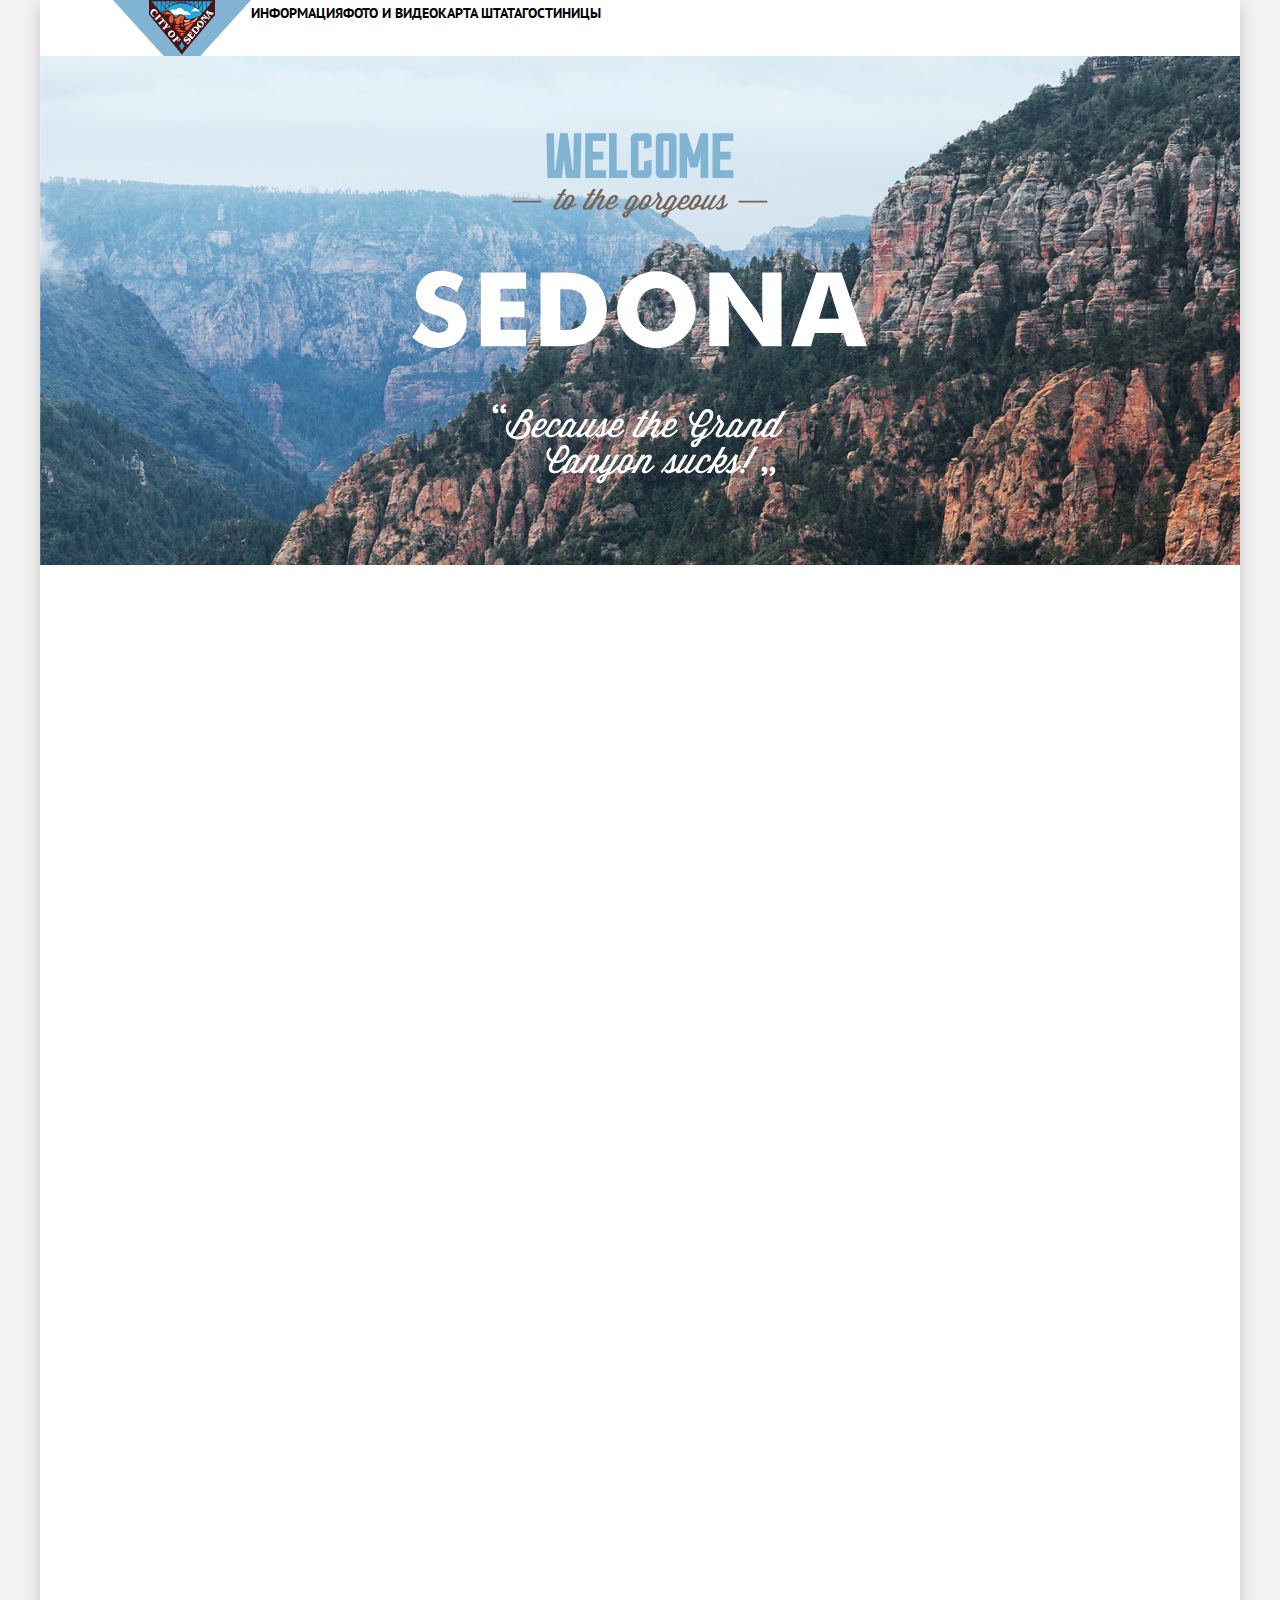
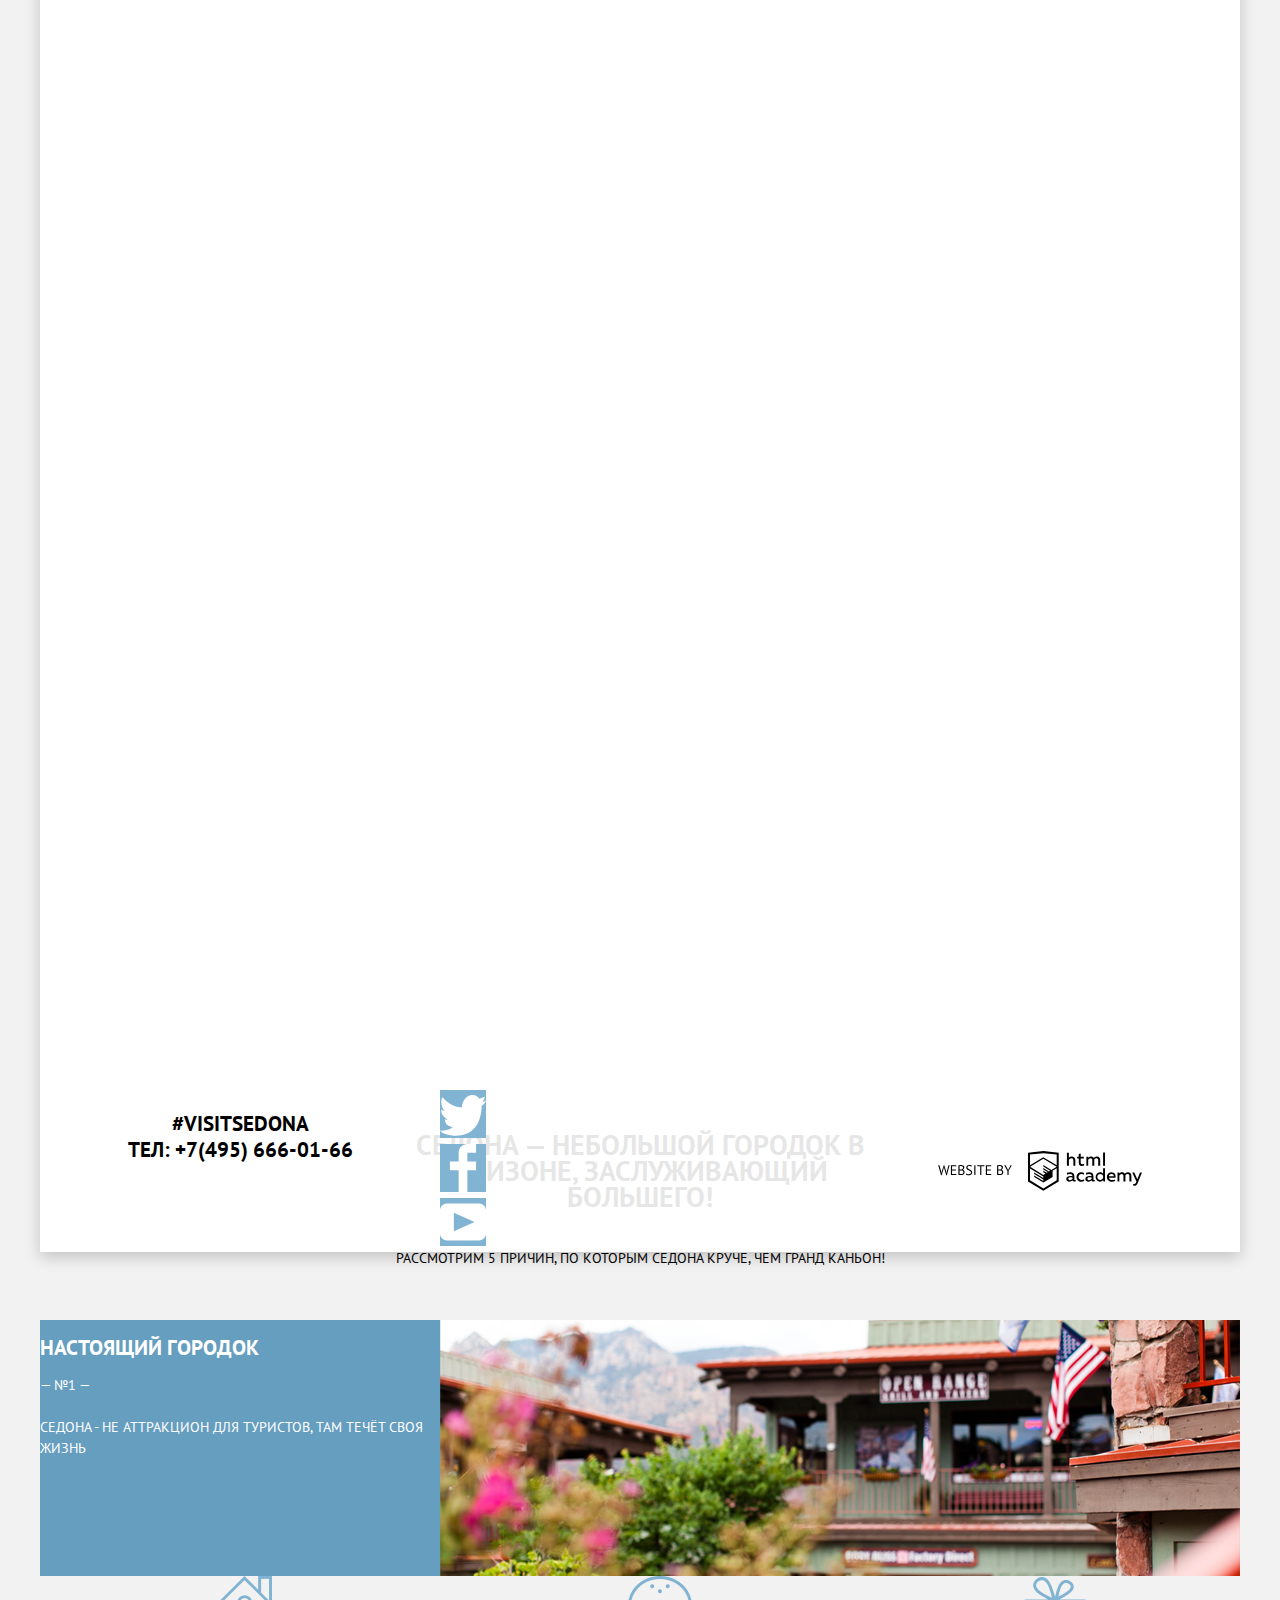
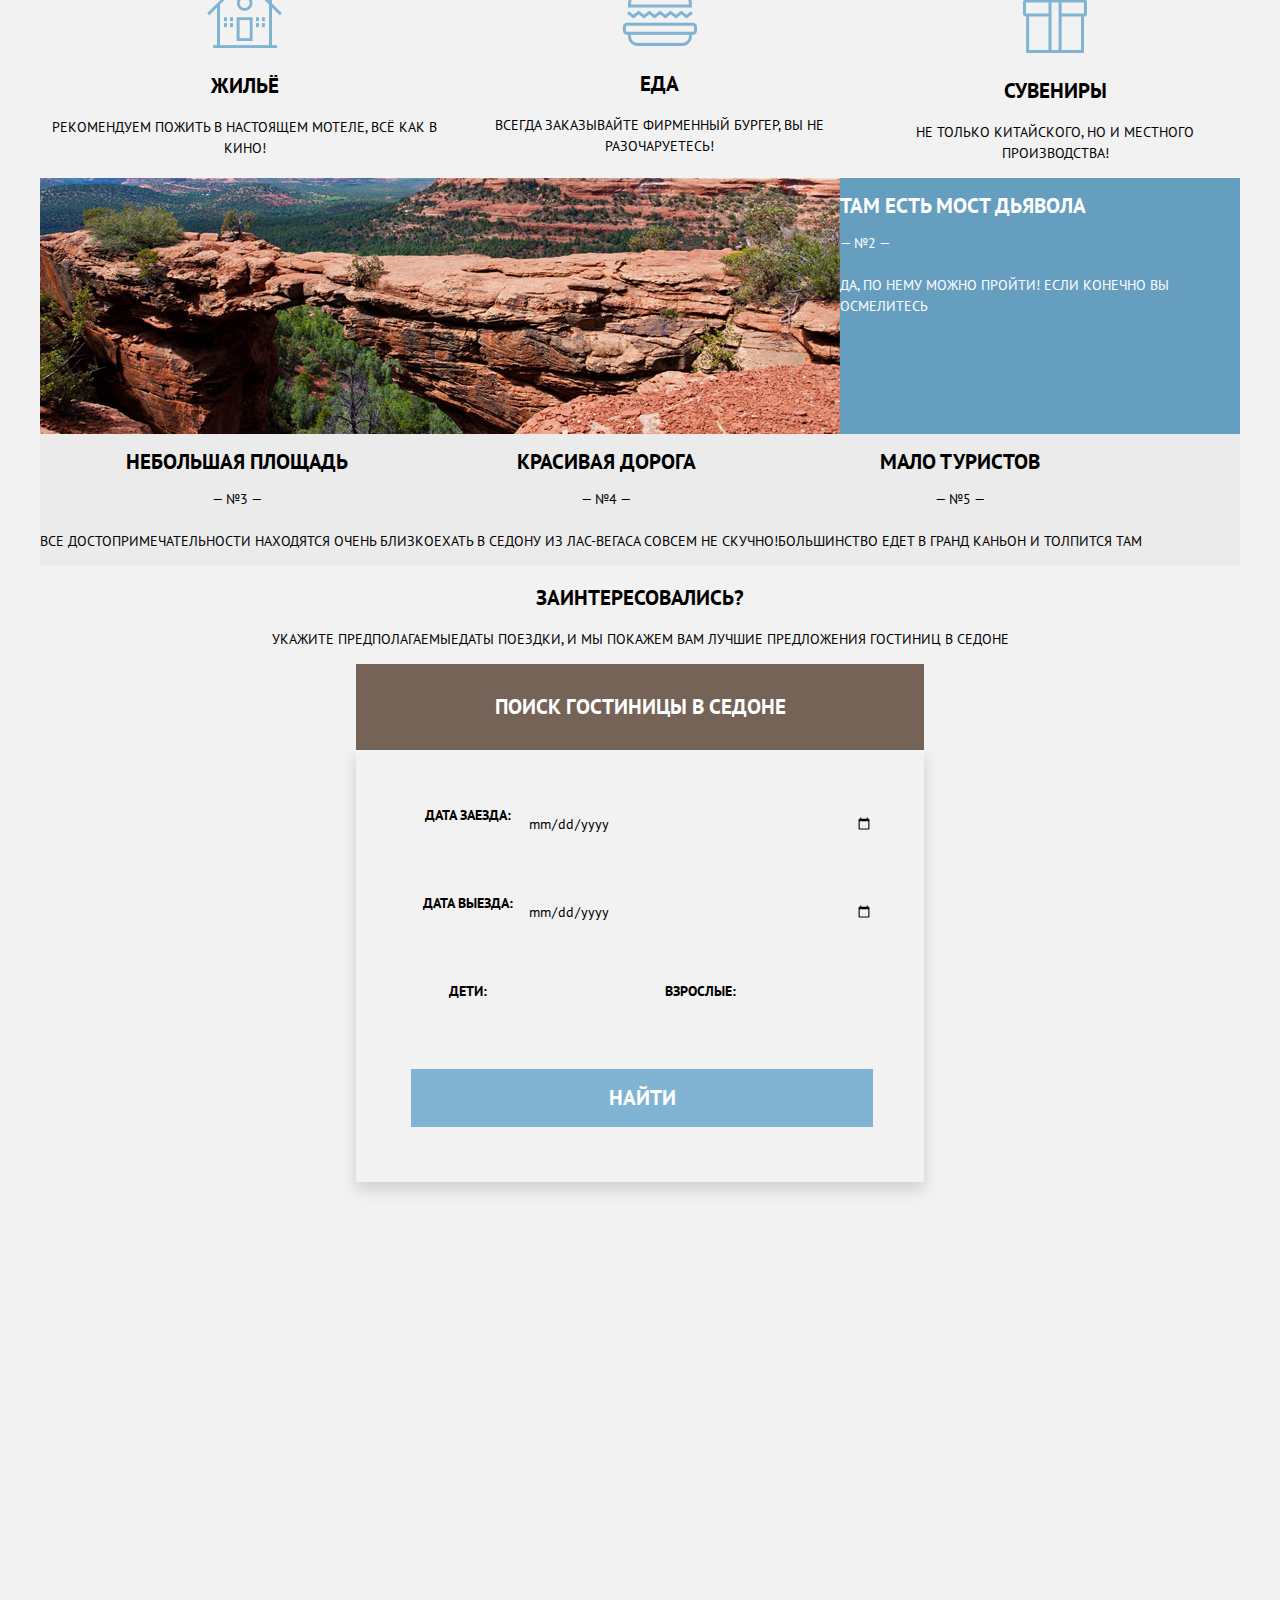
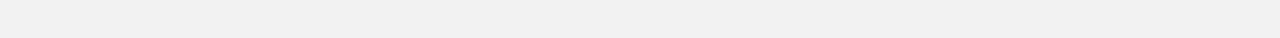
==== index.html @ a4311d91 "Гриды первой страницы" ====
<!DOCTYPE html>
<html class="page" lang="ru">
  <head>
    <meta charset="utf-8">
    <title>HTML Academy: Седона</title>
    <link rel="stylesheet" href="https://fonts.googleapis.com/css?family=PT+Sans">
    <link rel="stylesheet" href= "normalize.css">
    <link rel="stylesheet" href="css/styles.css">    
  </head>
  <body class="page-body">
    <header class="main-header">
      <nav class="main-menu">        
          <ul class="main-menu-nav">
            <a class="main-logo" href="#">
              <img src="img/icon/logo.svg" width="138" height="70" alt="Logo_sedona">
            </a>
            <li class="main-list-info"><a  href="#">Информация</a></li>
            <li class="main-list-photo"><a  href="#">Фото и видео</a></li>          
            <li class="main-list-map"><a  href="#">Карта штата</a></li>
            <li class="main-list-hotels"><a  href="#">Гостиницы</a></li>
          </ul>
      </nav>
    </header>
    <main class="container">
      <section class="welcome">
        <img class="welcome-img" src="img/welcome.svg" alt="Добро пожаловать в Седонну" width="456.65px" height="350.88px">
        <svg class="BG_decorate" width="1200" height="57" viewBox="0 0 1200 57" fill="none" 
          style="width: 1200px;
                 height: 57px">
          <path d="M0 57V0L250 24V0L600 57L950 0V24L1200 0V57H0Z" fill="white"/>
        </svg>
      </section>
      <section class="tagline">
        <h1 class="tagline-head">Седона — небольшой городок в Аризоне, заслуживающий большего!</h1>
        <p>Рассмотрим 5 причин, по которым Седона круче, чем гранд каньон!</p>
      </section>
      <section class="item-1">
        <div class="city-description">
          <h2>Настоящий городок</h2>
          <p>— №1 —<br> <br>Седона - не аттракцион для туристов, там течёт своя жизнь</p>
        </div>
        <img class="city-img" src="img/item_photo1.png">
      </section>
      <section class="description">
        <ul>
          <li>
            <img class="icon" src="img/icon/home.png">
            <h3 >Жильё</h3> <p>Рекомендуем пожить в настоящем мотеле, всё как в кино!</p>
          </li>
          <li>
            <img class="icon" src="img/icon/eat.png">
            <h3 >Еда</h3> <p>Всегда заказывайте фирменный бургер, вы не разочаруетесь!</p>
          </li>
          <li>
            <img class="icon" src="img/icon/box.png">
            <h3>Сувениры</h3> <p>Не только китайского, но и местного производства!</p>
          </li>
        </ul>
      </section>
      <section class="item-2">        
        <img class="devil-img" src="img/item_photo2.png"> 
        <div class="devil-description">
          <h2>Там есть Мост дьявола</h2>
          <p>— №2 —<br> <br>Да, по нему можно пройти! Если конечно вы осмелитесь</p>
        </div>        
      </section>
      <section class="item-3-4-5">
        <ul class="item-3-4-5_list">
          <li>
            <h2>небольшая площадь</h2>
            <p>— №3 —<br> <br>все достопримечательности находятся очень близко</p>
          </li>
          <li>
            <h2>красивая дорога</h2>
            <p>— №4 —<br> <br>ехать в седону из лас-вегаса совсем не скучно!</p>
          </li>
          <li>
            <h2>мало туристов</h2>
            <p>— №5 —<br> <br>большинство едет в гранд каньон и толпится там</p>
          </li>
        </ul>
      </section>
      <section class="appointment">
        <p>Заинтересовались?</p>
        <p>укажите предполагаемыедаты поездки, и мы покажем вам лучшие предложения гостиниц в седоне</p>
        <button class="open-button" onclick="openForm()">ПОИСК ГОСТИНИЦЫ В СЕДОНЕ</button>
        <div class="form" id="inForm">
          <form action="#" class="form-block">  
            <label class="data1 form_elements" for="data1"><b>Дата заезда:</b></label>
            <input class="data1_in form_elements" type="date" name="in">
            <label class="data2 form_elements" for="data2"><b>Дата выезда:</b></label>
            <input class="data2_in form_elements" type="date" name="out">
            <label class="name1 form_elements" for="name"><b>Взрослые:</b></label>
            <input class="name1_in form_elements" type="number" name="people">
            <label class="name2 form_elements" for="name"><b>Дети:</b></label>
            <input class="name2_in form_elements" type="number" name="child">
            <button class="send-button form_elements">Найти</button>
          </form>
        </div>
      </section>
      <div class="map">
        <iframe src="https://www.google.com/maps/embed?pb=!1m18!1m12!1m3!1d52379.41651717745!2d-111.80922546410171!3d34.86342471963245!2m3!1f0!2f0!3f0!3m2!1i1024!2i768!4f13.1!3m3!1m2!1s0x872da132f942b00d%3A0x5548c523fa6c8efd!2z0KHQtdC00L7QvdCwLCDQkNGA0LjQt9C-0L3QsCA4NjMzNiwg0KHQqNCQ!5e0!3m2!1sru!2sru!4v1600022770999!5m2!1sru!2sru" width="600" height="450" frameborder="0" style="border:0;" allowfullscreen="" aria-hidden="false" tabindex="0"></iframe>
      </div>
    </main>
    <footer class="main-footer">
      <div class="contact">
        <p><a href="#">#visitSEDONA</a><br>ТЕЛ: <a href="#">+7(495) 666-01-66</a></p>
      </div>
      <ul>
        <li>
          <a href="#">
            <img class="social" src="img/icon/social_tw.svg" height="15.01" width="16.98" alt="twitter">
          </a>
        </li>
        <li>
          <a href="#">
            <img class="social" src="img/icon/social_fb.svg" height="22" width="12" alt="facebook">
          </a> 
        </li>
        <li>
          <a href="#">
            <img class="social" src="img/icon/social_yt.svg" height="16" width="20" alt="youtube">
          </a>
        </li>
      </ul>
      <div class="htmlacademy">
        <a>
          <div class="footer-logo">
            <svg class="footer-logo-svg" width="74" height="11" viewBox="0 0 74 11" >
              <path d="M3.22128 6.766L3.44528 8.39H3.45928L3.69728 6.738L5.71328 0.199999H6.27328L8.30328 6.766L8.54128 8.39H8.55528L8.80728 6.738L10.4593 0.199999H11.5933L8.86328 10.154H8.21928L6.23128 3.588L5.97928 2.104H5.90928L5.65728 3.602L3.66928 10.154H3.02528L0.225281 0.199999H1.45728L3.22128 6.766ZM12.897 0.199999H18.231V1.236H14.059V4.442H17.881V5.478H14.059V8.964H18.301V10H12.897V0.199999ZM26.3109 2.44C26.3109 2.67333 26.2736 2.91133 26.1989 3.154C26.1242 3.39667 26.0122 3.62533 25.8629 3.84C25.7136 4.04533 25.5222 4.22733 25.2889 4.386C25.0556 4.54467 24.7802 4.666 24.4629 4.75V4.806C24.7429 4.85267 25.0089 4.932 25.2609 5.044C25.5222 5.156 25.7509 5.31 25.9469 5.506C26.1429 5.702 26.3016 5.94 26.4229 6.22C26.5442 6.5 26.6049 6.83133 26.6049 7.214C26.6049 7.718 26.4976 8.15667 26.2829 8.53C26.0776 8.894 25.8022 9.19267 25.4569 9.426C25.1209 9.65933 24.7336 9.832 24.2949 9.944C23.8562 10.056 23.4082 10.112 22.9509 10.112C22.7922 10.112 22.6056 10.112 22.3909 10.112C22.1762 10.112 21.9522 10.1027 21.7189 10.084C21.4856 10.0747 21.2522 10.056 21.0189 10.028C20.7856 10.0093 20.5802 9.97667 20.4029 9.93V0.284C20.7482 0.228 21.1496 0.181333 21.6069 0.143999C22.0642 0.106666 22.5636 0.0879999 23.1049 0.0879999C23.4689 0.0879999 23.8376 0.120666 24.2109 0.186C24.5936 0.241999 24.9389 0.358666 25.2469 0.535999C25.5549 0.703999 25.8069 0.942 26.0029 1.25C26.2082 1.558 26.3109 1.95467 26.3109 2.44ZM23.0629 9.104C23.3616 9.104 23.6509 9.07133 23.9309 9.006C24.2109 8.93133 24.4582 8.81933 24.6729 8.67C24.8876 8.51133 25.0556 8.32 25.1769 8.096C25.3076 7.872 25.3729 7.606 25.3729 7.298C25.3729 6.91533 25.2936 6.60733 25.1349 6.374C24.9856 6.14067 24.7849 5.95867 24.5329 5.828C24.2902 5.69733 24.0149 5.60867 23.7069 5.562C23.3989 5.51533 23.0909 5.492 22.7829 5.492H21.5649V9.006C21.6302 9.02467 21.7236 9.03867 21.8449 9.048C21.9662 9.05733 22.0969 9.06667 22.2369 9.076C22.3769 9.08533 22.5216 9.09467 22.6709 9.104C22.8202 9.104 22.9509 9.104 23.0629 9.104ZM22.2929 4.512C22.4516 4.512 22.6429 4.50733 22.8669 4.498C23.0909 4.48867 23.2776 4.47467 23.4269 4.456C23.6509 4.38133 23.8609 4.29267 24.0569 4.19C24.2529 4.078 24.4256 3.952 24.5749 3.812C24.7336 3.66267 24.8549 3.49467 24.9389 3.308C25.0322 3.112 25.0789 2.902 25.0789 2.678C25.0789 2.37 25.0182 2.118 24.8969 1.922C24.7849 1.71667 24.6309 1.55333 24.4349 1.432C24.2389 1.31067 24.0149 1.22667 23.7629 1.18C23.5109 1.124 23.2542 1.096 22.9929 1.096C22.6849 1.096 22.4002 1.10533 22.1389 1.124C21.8869 1.13333 21.6956 1.152 21.5649 1.18V4.512H22.2929ZM33.0027 7.508C33.0027 7.116 32.886 6.79867 32.6527 6.556C32.4193 6.304 32.1253 6.08467 31.7707 5.898C31.4253 5.702 31.0473 5.52 30.6367 5.352C30.226 5.184 29.8433 4.98333 29.4887 4.75C29.1433 4.50733 28.854 4.21333 28.6207 3.868C28.3873 3.51333 28.2707 3.06533 28.2707 2.524C28.2707 1.75867 28.5367 1.152 29.0687 0.704C29.6007 0.256 30.3567 0.0319998 31.3367 0.0319998C31.906 0.0319998 32.424 0.0739998 32.8907 0.158C33.3573 0.242 33.7213 0.349333 33.9827 0.48L33.6327 1.502C33.418 1.39933 33.1007 1.30133 32.6807 1.208C32.27 1.11467 31.8033 1.068 31.2807 1.068C30.6647 1.068 30.2027 1.208 29.8947 1.488C29.5867 1.75867 29.4327 2.08067 29.4327 2.454C29.4327 2.818 29.5493 3.12133 29.7827 3.364C30.016 3.60667 30.3053 3.826 30.6507 4.022C31.0053 4.20867 31.388 4.39533 31.7987 4.582C32.2093 4.76867 32.5873 4.988 32.9327 5.24C33.2873 5.48267 33.5813 5.77667 33.8147 6.122C34.048 6.46733 34.1647 6.89667 34.1647 7.41C34.1647 7.83 34.09 8.208 33.9407 8.544C33.7913 8.88 33.572 9.16933 33.2827 9.412C32.9933 9.65467 32.6433 9.84133 32.2327 9.972C31.822 10.1027 31.3553 10.168 30.8327 10.168C30.1327 10.168 29.554 10.112 29.0967 10C28.6393 9.89733 28.2847 9.78067 28.0327 9.65L28.4247 8.6C28.6393 8.72133 28.9567 8.84267 29.3767 8.964C29.7967 9.076 30.268 9.132 30.7907 9.132C31.0987 9.132 31.388 9.104 31.6587 9.048C31.9293 8.98267 32.1627 8.88467 32.3587 8.754C32.5547 8.614 32.7087 8.44133 32.8207 8.236C32.942 8.03067 33.0027 7.788 33.0027 7.508ZM36.2822 0.199999H37.4442V10H36.2822V0.199999ZM46.4184 1.236H43.3664V10H42.2044V1.236H39.1524V0.199999H46.4184V1.236ZM47.856 0.199999H53.19V1.236H49.018V4.442H52.84V5.478H49.018V8.964H53.26V10H47.856V0.199999ZM65.0023 2.44C65.0023 2.67333 64.965 2.91133 64.8903 3.154C64.8156 3.39667 64.7036 3.62533 64.5543 3.84C64.405 4.04533 64.2136 4.22733 63.9803 4.386C63.747 4.54467 63.4716 4.666 63.1543 4.75V4.806C63.4343 4.85267 63.7003 4.932 63.9523 5.044C64.2136 5.156 64.4423 5.31 64.6383 5.506C64.8343 5.702 64.993 5.94 65.1143 6.22C65.2356 6.5 65.2963 6.83133 65.2963 7.214C65.2963 7.718 65.189 8.15667 64.9743 8.53C64.769 8.894 64.4936 9.19267 64.1483 9.426C63.8123 9.65933 63.425 9.832 62.9863 9.944C62.5476 10.056 62.0996 10.112 61.6423 10.112C61.4836 10.112 61.297 10.112 61.0823 10.112C60.8676 10.112 60.6436 10.1027 60.4103 10.084C60.177 10.0747 59.9436 10.056 59.7103 10.028C59.477 10.0093 59.2716 9.97667 59.0943 9.93V0.284C59.4396 0.228 59.841 0.181333 60.2983 0.143999C60.7556 0.106666 61.255 0.0879999 61.7963 0.0879999C62.1603 0.0879999 62.529 0.120666 62.9023 0.186C63.285 0.241999 63.6303 0.358666 63.9383 0.535999C64.2463 0.703999 64.4983 0.942 64.6943 1.25C64.8996 1.558 65.0023 1.95467 65.0023 2.44ZM61.7543 9.104C62.053 9.104 62.3423 9.07133 62.6223 9.006C62.9023 8.93133 63.1496 8.81933 63.3643 8.67C63.579 8.51133 63.747 8.32 63.8683 8.096C63.999 7.872 64.0643 7.606 64.0643 7.298C64.0643 6.91533 63.985 6.60733 63.8263 6.374C63.677 6.14067 63.4763 5.95867 63.2243 5.828C62.9816 5.69733 62.7063 5.60867 62.3983 5.562C62.0903 5.51533 61.7823 5.492 61.4743 5.492H60.2563V9.006C60.3216 9.02467 60.415 9.03867 60.5363 9.048C60.6576 9.05733 60.7883 9.06667 60.9283 9.076C61.0683 9.08533 61.213 9.09467 61.3623 9.104C61.5116 9.104 61.6423 9.104 61.7543 9.104ZM60.9843 4.512C61.143 4.512 61.3343 4.50733 61.5583 4.498C61.7823 4.48867 61.969 4.47467 62.1183 4.456C62.3423 4.38133 62.5523 4.29267 62.7483 4.19C62.9443 4.078 63.117 3.952 63.2663 3.812C63.425 3.66267 63.5463 3.49467 63.6303 3.308C63.7236 3.112 63.7703 2.902 63.7703 2.678C63.7703 2.37 63.7096 2.118 63.5883 1.922C63.4763 1.71667 63.3223 1.55333 63.1263 1.432C62.9303 1.31067 62.7063 1.22667 62.4543 1.18C62.2023 1.124 61.9456 1.096 61.6843 1.096C61.3763 1.096 61.0916 1.10533 60.8303 1.124C60.5783 1.13333 60.387 1.152 60.2563 1.18V4.512H60.9843ZM69.4261 6.108L66.1921 0.199999H67.5501L69.8461 4.484L70.0841 5.338H70.0981L70.3501 4.456L72.5481 0.199999H73.7941L70.5881 6.094V10H69.4261V6.108Z" />
            </svg> 
            <svg class="footer-logo-svg" width="115" height="41" viewBox="0 0 115 41">
              <path fill-rule="evenodd" clip-rule="evenodd" d="M15.5197 1.05737H15.3509L0 2.71895V31.4945L15.3509 40.8382L30.7018 31.4945V2.71895L15.5197 1.05737ZM77.0183 2.62185H75.0876V15.7311H77.0183V2.62185ZM40.8619 2.63264V7.76843C41.6131 6.9864 42.6386 6.5436 43.7105 6.53843C44.6823 6.47908 45.6329 6.84495 46.3253 7.54479C47.0177 8.24462 47.3866 9.21244 47.3399 10.2068V15.7634H45.367V10.4658C45.4231 9.94897 45.2754 9.43059 44.9566 9.02553C44.6377 8.62047 44.174 8.36218 43.6683 8.3079H43.3518C42.3456 8.36979 41.4321 8.9295 40.9041 9.80764V15.7634H38.8995V2.63264H40.8619ZM77.0183 31.4837H75.2775V30.0595C74.4828 31.1353 73.23 31.7538 71.9119 31.7211C69.4751 31.5528 67.5825 29.4822 67.5825 26.9845C67.5825 24.4867 69.4751 22.4162 71.9119 22.2479C73.1195 22.2052 74.2818 22.7203 75.0771 23.6505V18.3205H77.0183V31.4837ZM47.0656 30.0595C47.263 30.0515 47.4583 30.0152 47.6459 29.9516V31.3866C47.2482 31.5404 46.826 31.6172 46.4009 31.6132C45.6482 31.6769 44.9394 31.2429 44.639 30.5342C43.7036 31.31 42.5302 31.7227 41.3261 31.6995C39.733 31.6995 38.256 30.804 38.256 28.9482C38.256 26.65 40.3661 25.9379 42.1702 25.9379C42.9402 25.9505 43.707 26.0408 44.4596 26.2076V25.884C44.4596 24.805 43.6578 23.9742 42.1491 23.9742C41.0585 23.9764 39.9804 24.2116 38.9839 24.6647V22.8305C40.0678 22.451 41.204 22.2506 42.3495 22.2371C44.8394 22.2371 46.3693 23.4455 46.3693 26.1753V29.4121C46.3546 29.5668 46.401 29.721 46.4981 29.8406C46.5951 29.9601 46.7349 30.035 46.8862 30.0487H47.0656V30.0595ZM40.2711 28.8403C40.298 29.229 40.4761 29.5905 40.7655 29.844C41.055 30.0974 41.4317 30.2217 41.8115 30.189H41.9275C42.8819 30.1906 43.7973 29.8022 44.4702 29.11V27.5779C43.842 27.4414 43.2026 27.3655 42.5605 27.3513C41.5055 27.3513 40.2817 27.7074 40.2817 28.8403H40.2711ZM56.0229 22.9384C55.1962 22.4632 54.2596 22.2246 53.3115 22.2479H52.9422C51.7332 22.2873 50.5891 22.8166 49.7619 23.7192C48.9347 24.6218 48.4923 25.8236 48.5321 27.06V27.5024C48.6957 30.0004 50.805 31.8921 53.2482 31.7318C54.2519 31.7555 55.2477 31.5452 56.1601 31.1168V29.2718C55.3769 29.7215 54.4945 29.9591 53.5963 29.9624C52.5199 30.0288 51.4963 29.4793 50.9385 28.5356C50.3806 27.5918 50.3806 26.4095 50.9385 25.4658C51.4963 24.522 52.5199 23.9725 53.5963 24.039C54.461 24.0357 55.3066 24.2989 56.0229 24.7942V22.9384ZM66.1514 30.0595C66.3488 30.0515 66.5441 30.0152 66.7317 29.9516V31.3866C66.334 31.5404 65.9118 31.6172 65.4867 31.6132C64.734 31.6769 64.0252 31.2429 63.7248 30.5342C62.7894 31.31 61.616 31.7227 60.4119 31.6995C58.8188 31.6995 57.3417 30.804 57.3417 28.9482C57.3417 26.65 59.4518 25.9379 61.256 25.9379C62.0259 25.9505 62.7928 26.0408 63.5454 26.2076V25.884C63.5454 24.805 62.7436 23.9742 61.2349 23.9742C60.1443 23.9764 59.0662 24.2116 58.0697 24.6647V22.8305C59.1536 22.451 60.2897 22.2506 61.4353 22.2371C63.9252 22.2371 65.455 23.4455 65.455 26.1753V29.4121C65.4404 29.5668 65.4868 29.721 65.5838 29.8406C65.6809 29.9601 65.8207 30.035 65.972 30.0487H66.1514V30.0595ZM59.855 29.8481C59.5632 29.5943 59.3837 29.2311 59.3569 28.8403H59.378C59.378 27.7074 60.5385 27.3513 61.6569 27.3513C62.299 27.3655 62.9383 27.4414 63.5665 27.5779V29.11C62.8937 29.8022 61.9782 30.1906 61.0239 30.189H60.9078C60.5263 30.2247 60.1469 30.1019 59.855 29.8481ZM69.3271 26.9305C69.3271 25.2859 70.6308 23.9526 72.239 23.9526L72.2601 24.0066C73.4742 24.0066 74.5742 24.7382 75.0665 25.8732V28.0311C74.5856 29.1871 73.4673 29.9296 72.239 29.9084C70.6308 29.9084 69.3271 28.5752 69.3271 26.9305ZM83.3486 22.2479C86.8408 22.2479 88.0541 25.1395 87.4844 27.7397H80.922C81.1436 29.3582 82.6839 30.0163 84.2876 30.0163C85.2509 30.0196 86.2027 29.8021 87.0729 29.3797V31.1061C86.0736 31.5421 84.9939 31.7519 83.9078 31.7211C81.2385 31.7211 78.8963 30.189 78.8963 26.9521C78.8362 25.7502 79.2482 24.5736 80.0408 23.6841C80.8334 22.7945 81.9408 22.2658 83.1165 22.2155H83.3486V22.2479ZM80.8693 26.1753C80.9704 24.8237 82.1216 23.8104 83.4436 23.9095H83.4858C84.1064 23.8531 84.7196 24.08 85.1612 24.5295C85.6028 24.979 85.8275 25.6051 85.7752 26.24H80.8693V26.1753ZM89.489 31.4621V22.4961H91.2298V23.575C91.9777 22.7197 93.041 22.2229 94.1628 22.2047C95.2951 22.1328 96.3712 22.7163 96.9482 23.7153C97.7407 22.8335 98.8477 22.3161 100.018 22.2803C100.952 22.2327 101.859 22.6011 102.507 23.2901C103.154 23.9792 103.478 24.9213 103.394 25.8732V31.4837H101.39V25.9271C101.437 25.4734 101.306 25.0191 101.024 24.6647C100.743 24.3104 100.336 24.0852 99.8917 24.039H99.6174C98.7512 24.0941 97.9525 24.536 97.4335 25.2474V31.4837H95.4289V25.9271C95.4728 25.47 95.3357 25.0139 95.0481 24.6611C94.7606 24.3082 94.3467 24.088 93.8991 24.0497H93.6881C92.7466 24.1344 91.8915 24.6449 91.3564 25.4416V31.5161H89.5312L89.489 31.4621ZM113.977 22.4745H111.972L109.324 29.2718L106.306 22.4853H104.196L108.417 31.5484L108.237 32.0016C107.72 33.3611 107.003 34.0516 106.053 34.0516C105.75 34.0548 105.447 34.0112 105.156 33.9221V35.6161C105.536 35.7125 105.926 35.7632 106.317 35.7671C107.646 35.7671 108.902 35.0226 109.851 32.6813L113.977 22.4745ZM52.689 6.78658V3.54974L50.7266 4.01369V6.73264H49.144V8.49132H50.7899V12.9905C50.7231 13.817 51.0244 14.6301 51.61 15.2038C52.1955 15.7775 53.0028 16.0505 53.8073 15.9468C54.5996 15.9535 55.3875 15.8259 56.139 15.5692V13.8429C55.5727 14.0781 54.9672 14.199 54.356 14.199C53.2165 14.199 52.689 13.8105 52.689 12.6237V8.5129H55.8541V6.78658H52.689ZM58.3862 15.7526V6.75421H60.1376V7.83316C60.8811 6.97655 61.9403 6.476 63.0601 6.45211C64.1624 6.38099 65.2146 6.93142 65.8032 7.88711C66.5958 7.00534 67.7028 6.48794 68.8734 6.45211C69.8138 6.41462 70.7233 6.79859 71.364 7.50353C72.0046 8.20846 72.3126 9.16418 72.2073 10.1205V15.7418H70.2028V10.1853C70.2499 9.73151 70.1184 9.27721 69.8373 8.92287C69.5561 8.56853 69.1485 8.34334 68.7046 8.29711H68.4619C67.5957 8.35228 66.797 8.7942 66.278 9.50553V15.7418H64.2734V10.1853C64.3206 9.73151 64.1891 9.27721 63.9079 8.92287C63.6268 8.56853 63.2191 8.34334 62.7752 8.29711H62.5326C61.5911 8.38181 60.736 8.89229 60.2009 9.68895V15.7634H58.3862V15.7526ZM28.6972 30.3033L28.7078 30.2968L28.6972 30.3184V30.3033ZM28.6972 18.3205V30.3033L15.3509 38.4321L2.00459 30.3184V18.5147L15.2876 26.6068V28.0311L6.18257 22.5284V23.9418L15.3404 29.5632V31.0629L6.19312 25.4955V26.9521L15.3509 32.5734L24.5826 26.9197V20.8129L28.6972 18.3205ZM28.7078 16.7776L25.0362 18.9355L23.3482 20.0145L15.3087 15.0837V16.4971L22.156 20.7266L22.0083 20.8237L20.9532 21.4063L15.2876 17.9537V19.3995L19.761 22.1184L18.706 22.8413L15.3298 20.7913V22.2047L17.5454 23.5426L15.2982 24.9021L2.11009 16.864L15.3087 8.72869L28.7078 16.7776ZM15.2876 7.27211L28.7078 15.3534V4.56395L15.3615 3.12895L2.01514 4.56395V15.3534L15.2876 7.27211Z" />
            </svg>            
          </div>             
        </a>
      </div>
    </footer>   
  </body>
</html>
---- css/styles.css ----
:root {
  /* --Синий-- */
  --esey-blue: #81b3d2;
  --blue: #669ec0;
  --hard-blue: #5496bd;

  /* --Серый-- */
  --esey-gray: #f2f2f2;
  --gray: #ebebeb;
  --hard-gray: #a9a9a9;

  --html-gray: #888888;

  /* --Коричневый-- */
  --esey-brown: #766357;
  --brown: #604e43;
  --hard-brown: #503e33;

  --black: #000000;
  --white: #ffffff;
}

body {
  min-width: 960px;
  margin: 0;
  padding: 0;
  font-family: PT Sans;
  font-size: 14px;
  line-height: 21px;
  font-weight: normal;
  color: var(--black);
  text-transform: uppercase;
  background-color: var(--white);
  background-position: top center;
  background-repeat: no-repeat;
}

a {
  text-decoration: none;
  color: var(--black);
}

img {
  max-width: 100%;
  height: auto;
}

/* --Grids-- */

.page {
  height: 100%;
  background-color: var(--esey-gray);
}

.page-body {
  min-height: 100%;
  display: grid;
  grid-template-rows: min-content 1fr min-content;
  align-content: start;

  width: 1200px;
  margin: auto;

  box-shadow: 0px 5px 15px rgba(0, 1, 1, 0.2);
}

/* --MainMenu-- */

.main-menu {
  height: 56px;

  background-color: transparent;
  display: flex;
}

.main-menu-nav {
  font-weight: bold;
  font-size: 14px;
  line-height: 26px;
  color: var(--black);
  width: 1055px;
  padding: 0;
  margin: 0 0 0 73px;
  background-color: var(--white);
  display: flex;
  list-style: none;
}


.main-menu-nav a:not([href]) {
  background-color: var(--basic-black);
}

.main-menu-nav a {
  color: var(--black);
}

.main-menu-nav a:hover,
.main-menu-nav a:focus {
  color: var(--esey-blue);
}
/*---------------images--------------------*/
.welcome {
  background-image: url(../img/BG_mainpage.png);
  background-repeat: no-repeat;
  width: 1200px;
  height: 509px;
  min-height: 100%;
  display: grid;
  grid-template-rows: 1fr min-content;
  align-content: start;

  height: 100%;
}

.BG_decorate {
  
  margin-bottom: 0px;
}

.welcome-img {
  justify-self: center;
  margin-top: 77.35px;
}

/* --------------------------------------- */

.tagline {
  display: grid;
  grid-template-rows: min-content min-content;
}

.tagline-head {
  justify-self: center;
  width: 470px;
  height: 80px;
  
  line-height: 26px;
  align-items: center;
  text-align: center;
  margin-top: 42.5px;
}
.tagline p {
  justify-self: center;
  margin-top: 16.5px;
  margin-bottom: 51px;
}

/*-----------------------------------------*/
.item-1 {
  display: flex;

  color: var(--white);
  background-color: var(--blue);
  background-position: center, 0 0;
  background-repeat: no-repeat, repeat;
}

.city-description {
  flex-grow: 1;
}

.city-img {
  flex-grow: 2;
}

.item-1 h2 {
  font-weight: bold;
  font-size: 21px;
  line-height: 21px;
}

/*-----------------------------------------*/

.description ul {
  margin: 0;
  padding: 0;

  display: flex;

  list-style: none;
}

.description li {
  text-align: center;
}

.description h3 {
  font-weight: bold;
  font-size: 21px;
  line-height: 21px;
}
/*-----------------------------------------*/
.item-2 {
  display: flex;

  color: var(--white);
  background-color: var(--blue);
  background-position: center, 0 0;
  background-repeat: no-repeat, repeat;
}


.item-2 h2 {
  font-weight: bold;
  font-size: 21px;
  line-height: 21px;
}

/*-----------------------------------------*/
.item-3-4-5 {
  color: var(--black);
  background-color: var(--gray);
}
.item-3-4-5_list {
  display: flex;
  margin: 0;
  padding: 0;

  list-style: none;
}
.item-3-4-5_list li {
  text-align: center;
}

.item-3-4-5 h2 {
  font-weight: bold;
  font-size: 21px;
  line-height: 21px;
}

/*-----------------------------------------*/
.appointment {
  text-align: center;
}

.appointment p:first-child {
  font-weight: bold;
  font-size: 21px;
  line-height: 21px;
}

/*-- Кнопки --*/
button {
  font: inherit;
  text-align: center;
  font-weight: bold;
  font-size: 21px;
  line-height: 26px;
}
.open-button {
  height: 86px;
  width: 568px;

  color: var(--white);
  vertical-align: middle;
  text-transform: uppercase;
  background-color: var(--esey-brown);
  border: none;
}

.open-button:hover,
.open-button:focus,
.open-button:active {
  background-color: var(--brown);
}

/*-- Форма отправки --*/
.form {
  width: 568px;

  margin-left: auto;
  margin-right: auto;
}

.form-block {
  box-shadow: 0px 7px 15px rgba(0, 1, 1, 0.15);
  display: grid;

  grid-template-columns: 114px 114px 114px 114px;
  grid-template-rows: 1fr 1fr 1fr 1fr;

  padding: 55px;

  column-gap: 2px;
  row-gap: 30px;
}

.data1 {
  grid-column: 1 / 2;
  grid-row: 1 / 2;
}

.data1_in {
  grid-column: 2 / 5;
  grid-row: 1 / 2;
}

.data2 {
  grid-column: 1 / 2;
  grid-row: 2 / 3;
}

.data2_in {
  grid-column: 2 / 5;
  grid-row: 2 / 3;
}

.name1 {
  grid-column: 1 / 2;
  grid-row: 3 / 4;
}

.name1_in {
  grid-column: 2 / 3;
  grid-row: 3 / 4;
}

.name1 {
  grid-column: 3 / 4;
  grid-row: 3 / 4;
}

.name1_in {
  grid-column: 4 / 5;
  grid-row: 3 / 4;
}

.form_elements {
  height: 38px;
}

.form-block input {
  font: inherit;
  background-color: var(--esey-gray);
  border: none;
}
.form-block input:hover {
  background-color: var(--gray);
}
.form-block input:focus {
  background-color: transparent;
  border: 2px solid var(--esey-gray);
}

.send-button {
  color: var(--white);
  vertical-align: middle;
  text-transform: uppercase;
  background-color: var(--esey-blue);
  border: none;

  height: 58px;

  grid-column: 1 / 5;
  grid-row: 4 / 5;
}

.send-button:hover,
.send-button:focus,
.send-button:active {
  background-color: var(--blue);
}

/*-- Футер --*/

.main-footer {
  background: rgba(255, 255, 255, 0.9);
  color: var(--black);
  font-weight: bold;
  font-size: 21px;
  line-height: 26px;

  display: grid;
  grid-template-columns: 1fr 1fr 1fr;
}

.contact {
  text-align: center;
}
.social-list {
  list-style: none;
  display: flex;
  justify-content: center;
}

.social-list li {
  margin: auto 6px auto 6px;
}

.htmlacademy {
  display: flex;
  align-items: center;
  justify-content: center;
}

.footer-logo {
  display: flex;
  justify-content: center;
  align-items: center;
}
.footer-logo-svg {
  margin: 8px;
}

.main-footer ul {
  margin: 0;
  padding: 0;
  list-style: none;
}
.social {
  background-color: var(--esey-blue);
  height: 48px;
  width: 46px;
}

.social:hover {
  background-color: var(--blue);
}

.footer-logo-svg path {
  fill: var(--black);
}

.footer-logo-svg path:hover {
  fill: var(--blue);
}

/*-----------------------*/
/*-------HotelPage-------*/
/*-----------------------*/

.hotel-hidden {
  visibility: hidden;
}

.filtr {
  color: var(--white);
  background-color: var(--blue);
  background-image: url("../img/BG-hotelspage.png");
  background-position: 0 0;
  background-repeat: no-repeat;
  background-size: 100%;
}

.filtr-list-hidden {
  font-weight: bold;
  font-size: 16px;
}

/* --Custom_checkbox-- */

.option {
  display: block;
  margin-bottom: 25px;
}
.check {
  padding-left: 43px;
}

.check-input {
  position: absolute;
  appearance: none;
}

.check-box {
  position: absolute;
  margin-left: -43px;
  width: 27px;
  height: 23px;
  background-image: url(../img/icon/checkbox-off.svg);
  background-repeat: no-repeat;
}

.check-input:checked + .check-box {
  background-image: url(../img/icon/checkbox-on.svg);
  background-repeat: no-repeat;
}

/* ------------------- */
.check-list {
  margin-bottom: 25px;
}

.price {
  border: 2px solid var(--white);
  box-sizing: border-box;
  border-radius: 2px;
}

.show {
  font-weight: normal;
  color: var(--white);
  background: transparent;
  border: 2px solid var(--white);
  box-sizing: border-box;
  border-radius: 2px;
}

.show:hover {
  color: var(--black);
  background: var(--white);
}

.sorting {
  font-size: 12px;
  line-height: 18px;
}

.sorting-list {
  list-style: none;
}

.found {
  font-weight: bold;
  font-size: 21px;
  line-height: 26px;
}

/*-----------------------------------------*/

.sorting {
  border-bottom: 1px solid var(--gray);
}

.sorting-button {
  border-bottom: 1px dashed var(--esey-blue);
  color: var(--esey-brown);
}

.sorting-button:hover {
  color: var(--esey-blue);
}

.sorting-button:focus {
  color: var(--black);
}

.active {
  pointer-events: none;
  cursor: default;
  color: var(--esey-blue);
  border-bottom: none;
}

.arrow path:hover {
  fill: var(--black);
}

.arrow path:focus {
  fill: var(--esey-blue);
}

.active-arrow path {
  fill: var(--esey-blue);
}

/*-----------------------------------------*/

.list-block {
  border-bottom: 1px solid var(--gray);
}

.block-hotel {
  list-style: none;
}

.button-about .button-checked {
  vertical-align: middle;
  text-transform: uppercase;
  font-weight: bold;
  font-size: 14px;
  line-height: 21px;
}

.button-about {
  background: var(--esey-blue);
  color: var(--white);
  border: none;
}

.button-checked {
  background: var(--esey-brown);
  color: var(--white);
  border: none;
}

.button-about:hover {
  background: var(--blue);
}

.button-checked:hover {
  background: var(--brown);
}

.button-about:focus {
  background: var(--hard-blue);
  color: var(--hard-gray);
}

.button-checked:focus {
  background: var(--hard-brown);
  color: var(--hard-gray);
}

.rating {
  background: var(--esey-gray);
}
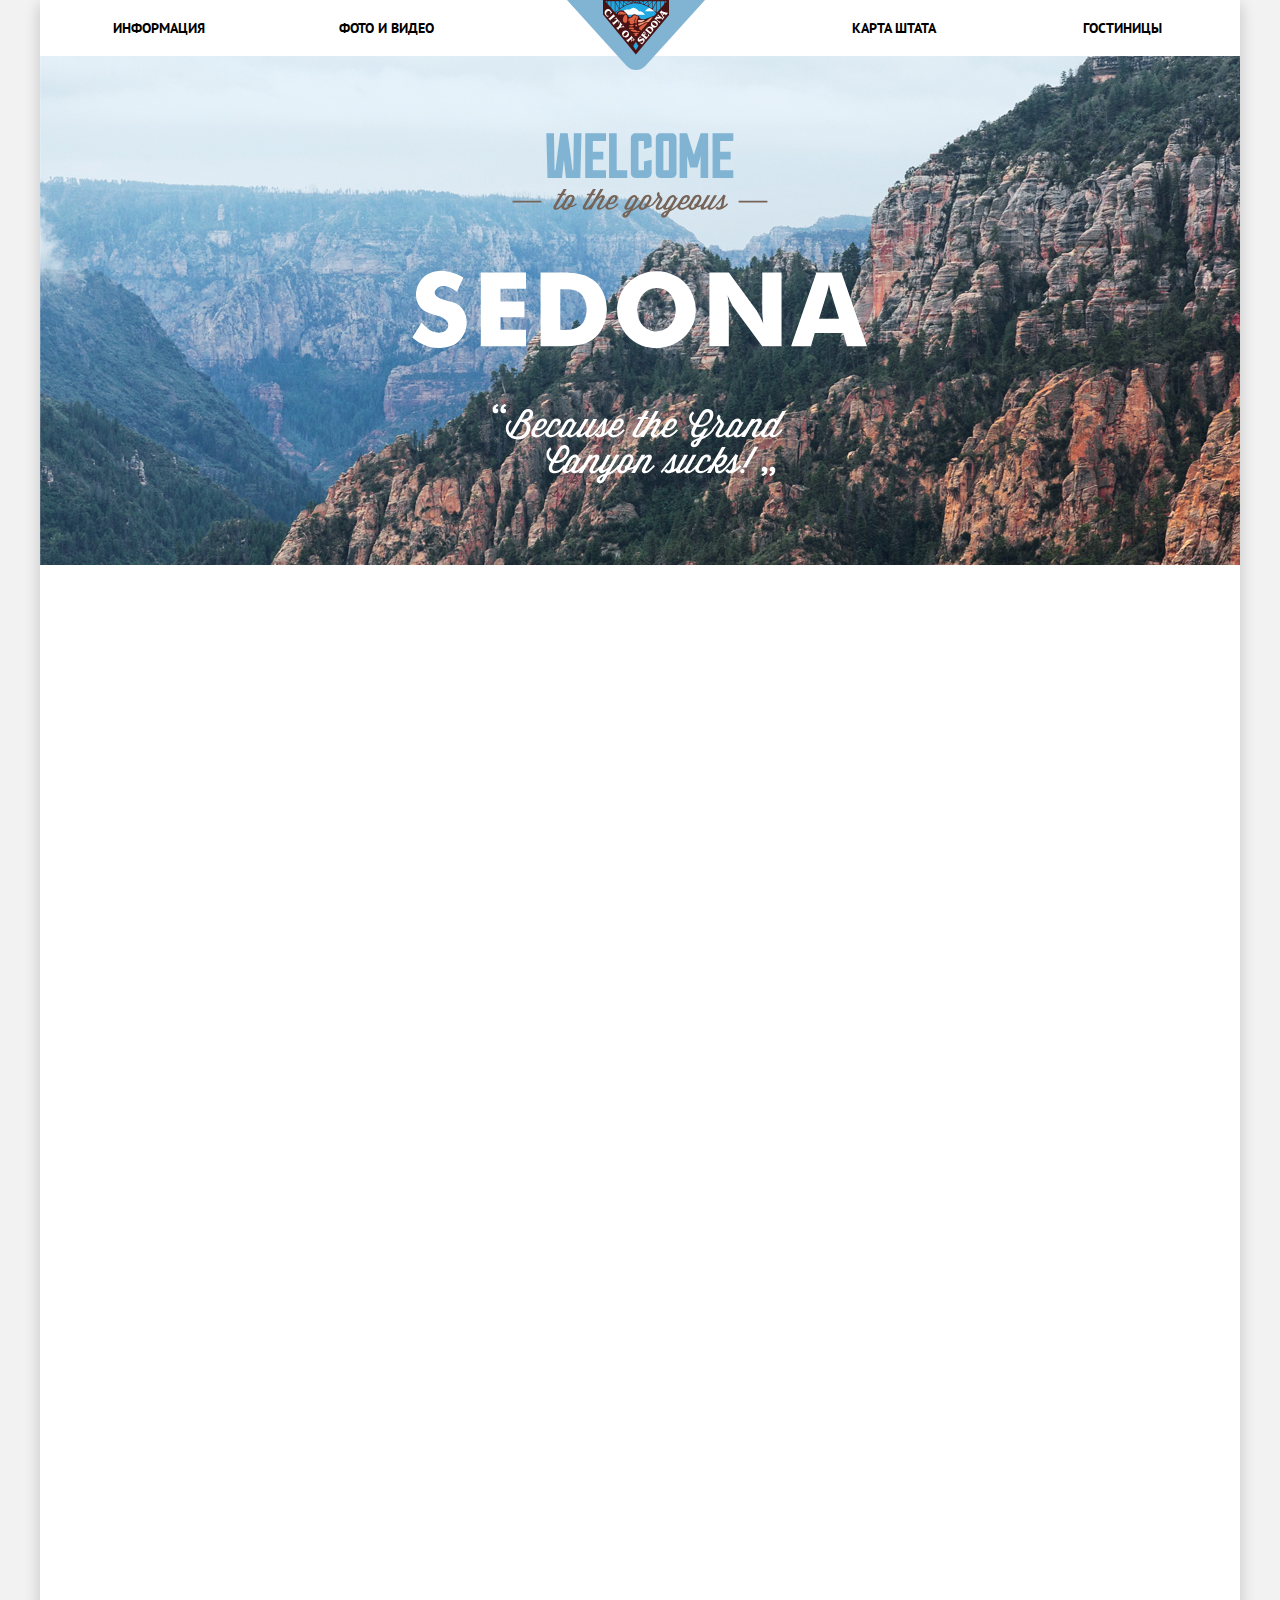
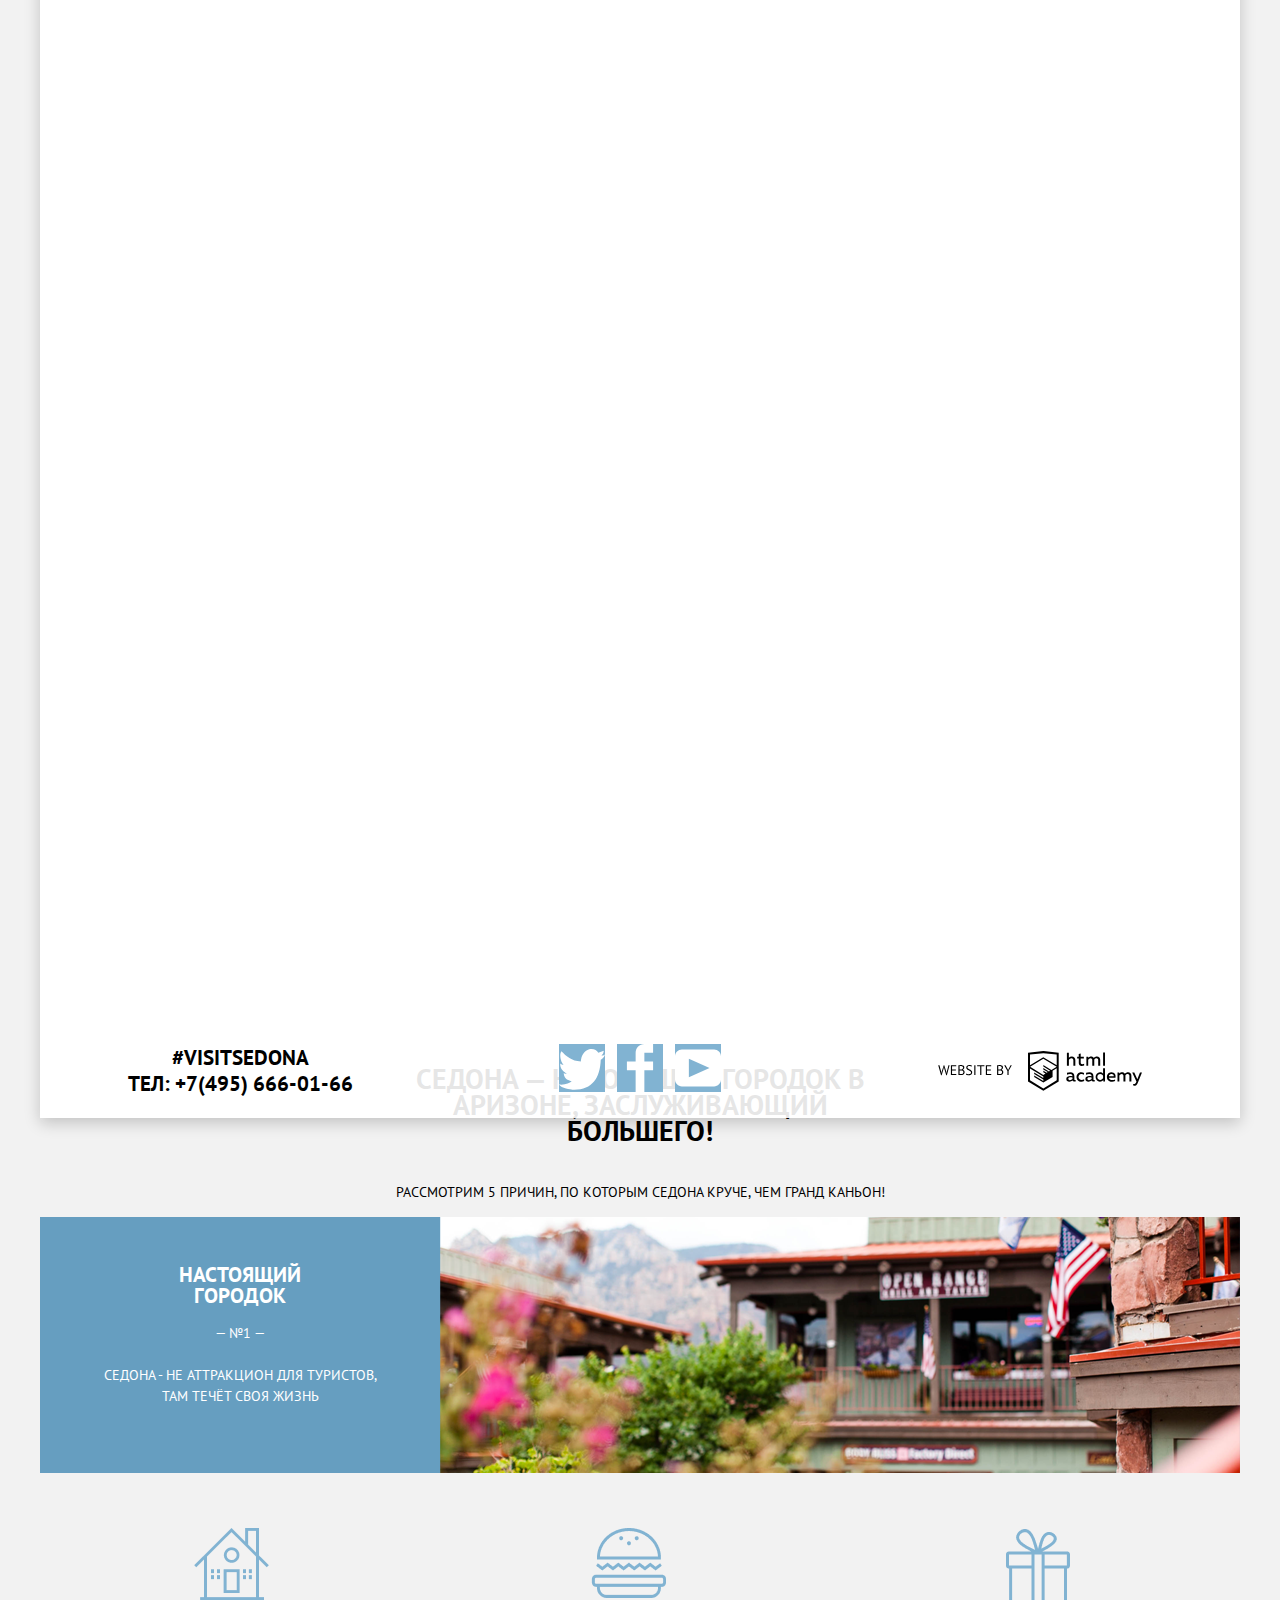
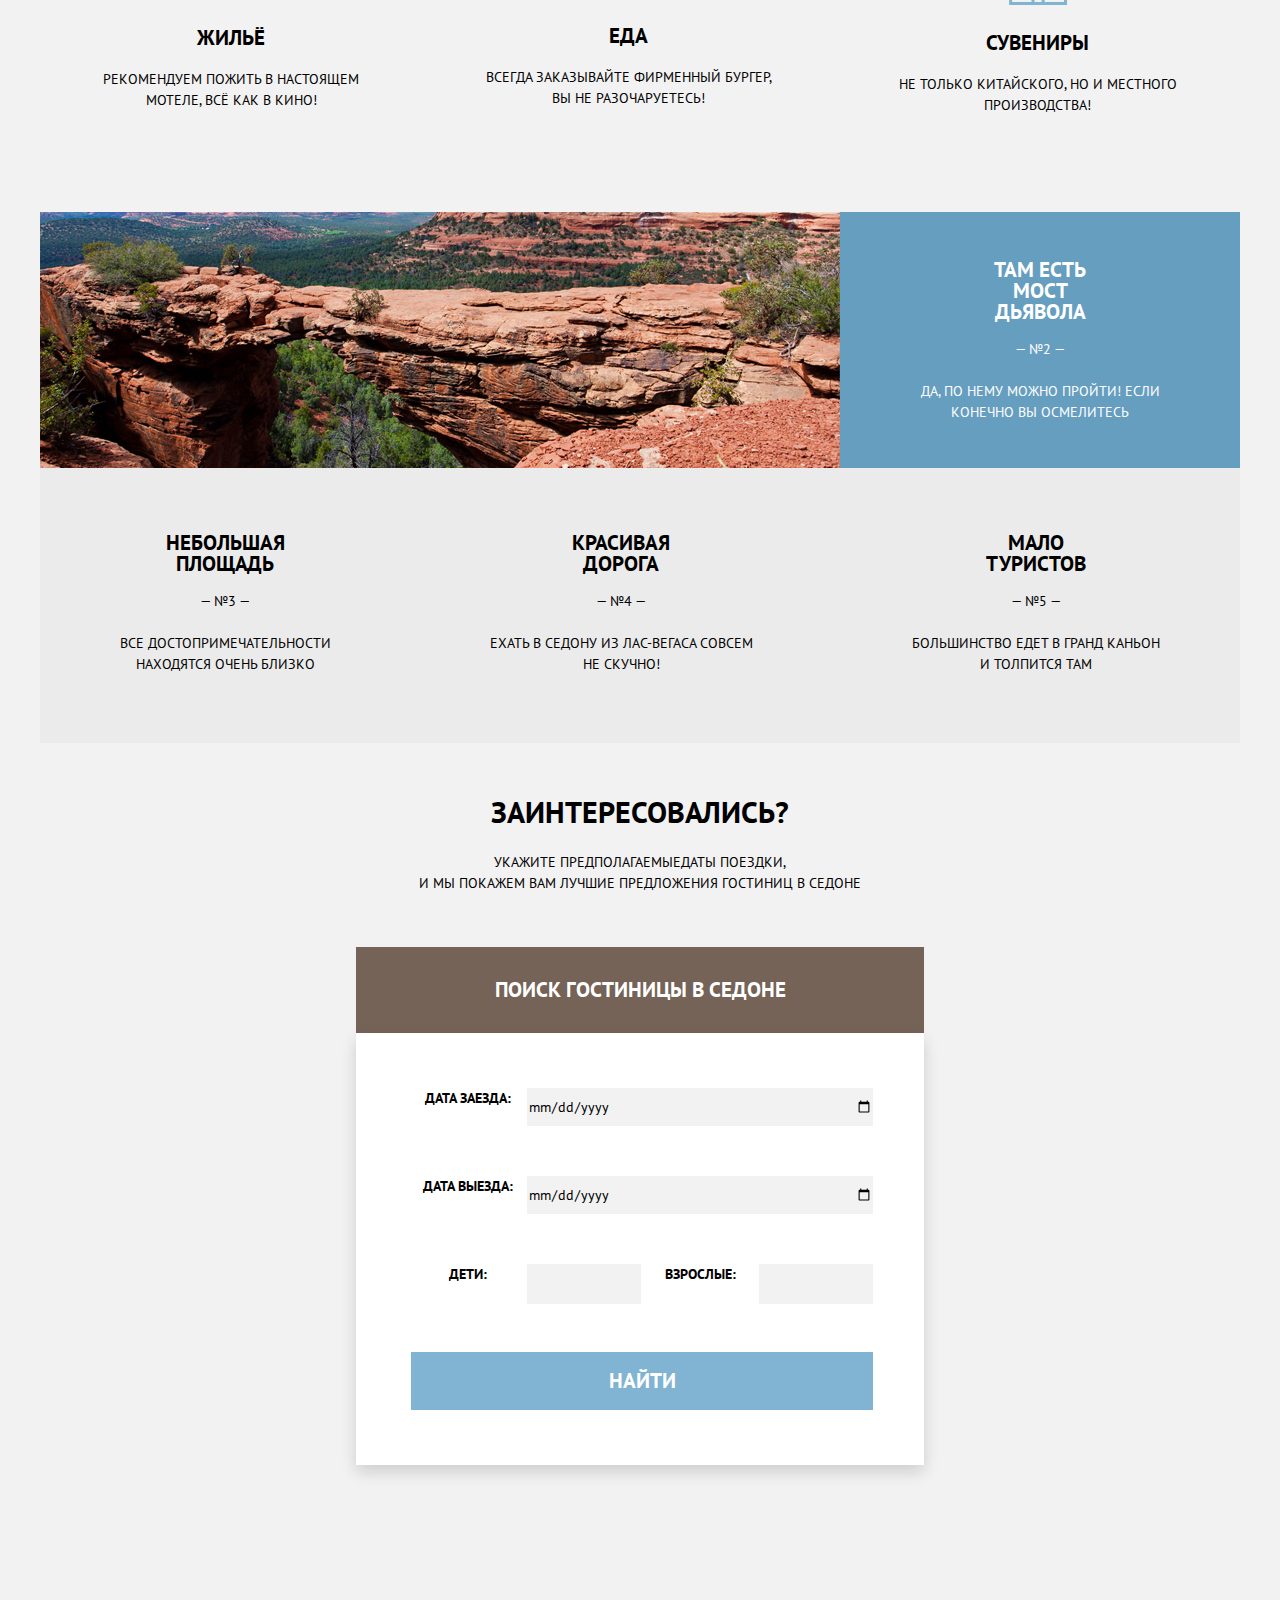
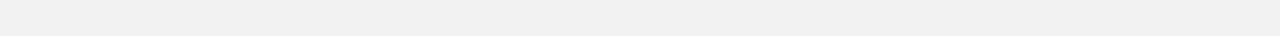
==== commit 77d51d6c: "флексы главной страницы" ====
--- a/index.html
+++ b/index.html
@@ -42,18 +42,18 @@
         <img class="city-img" src="img/item_photo1.png">
       </section>
       <section class="description">
-        <ul>
-          <li>
+        <ul class="description-list">
+          <li class="description-blocks ">
             <img class="icon" src="img/icon/home.png">
-            <h3 >Жильё</h3> <p>Рекомендуем пожить в настоящем мотеле, всё как в кино!</p>
+            <h3 >Жильё</h3> <p>Рекомендуем пожить в настоящем<br>мотеле, всё как в кино!</p>
           </li>
-          <li>
+          <li class="description-blocks">
             <img class="icon" src="img/icon/eat.png">
-            <h3 >Еда</h3> <p>Всегда заказывайте фирменный бургер, вы не разочаруетесь!</p>
+            <h3 >Еда</h3> <p>Всегда заказывайте фирменный бургер,<br>вы не разочаруетесь!</p>
           </li>
-          <li>
+          <li class="description-blocks">
             <img class="icon" src="img/icon/box.png">
-            <h3>Сувениры</h3> <p>Не только китайского, но и местного производства!</p>
+            <h3>Сувениры</h3> <p>Не только китайского, но и местного<br>производства!</p>
           </li>
         </ul>
       </section>
@@ -67,22 +67,22 @@
       <section class="item-3-4-5">
         <ul class="item-3-4-5_list">
           <li>
-            <h2>небольшая площадь</h2>
-            <p>— №3 —<br> <br>все достопримечательности находятся очень близко</p>
+            <h2>небольшая<br>площадь</h2>
+            <p>— №3 —<br> <br>все достопримечательности<br>находятся очень близко</p>
           </li>
           <li>
-            <h2>красивая дорога</h2>
-            <p>— №4 —<br> <br>ехать в седону из лас-вегаса совсем не скучно!</p>
+            <h2>красивая<br>дорога</h2>
+            <p>— №4 —<br> <br>ехать в седону из лас-вегаса совсем<br>не скучно!</p>
           </li>
           <li>
-            <h2>мало туристов</h2>
-            <p>— №5 —<br> <br>большинство едет в гранд каньон и толпится там</p>
+            <h2>мало<br>туристов</h2>
+            <p>— №5 —<br> <br>большинство едет в гранд каньон<br>и толпится там</p>
           </li>
         </ul>
       </section>
       <section class="appointment">
         <p>Заинтересовались?</p>
-        <p>укажите предполагаемыедаты поездки, и мы покажем вам лучшие предложения гостиниц в седоне</p>
+        <p>укажите предполагаемыедаты поездки,<br>и мы покажем вам лучшие предложения гостиниц в седоне</p>
         <button class="open-button" onclick="openForm()">ПОИСК ГОСТИНИЦЫ В СЕДОНЕ</button>
         <div class="form" id="inForm">
           <form action="#" class="form-block">  
@@ -99,14 +99,14 @@
         </div>
       </section>
       <div class="map">
-        <iframe src="https://www.google.com/maps/embed?pb=!1m18!1m12!1m3!1d52379.41651717745!2d-111.80922546410171!3d34.86342471963245!2m3!1f0!2f0!3f0!3m2!1i1024!2i768!4f13.1!3m3!1m2!1s0x872da132f942b00d%3A0x5548c523fa6c8efd!2z0KHQtdC00L7QvdCwLCDQkNGA0LjQt9C-0L3QsCA4NjMzNiwg0KHQqNCQ!5e0!3m2!1sru!2sru!4v1600022770999!5m2!1sru!2sru" width="600" height="450" frameborder="0" style="border:0;" allowfullscreen="" aria-hidden="false" tabindex="0"></iframe>
+        <iframe src="https://www.google.com/maps/embed?pb=!1m18!1m12!1m3!1d52379.41651717745!2d-111.80922546410171!3d34.86342471963245!2m3!1f0!2f0!3f0!3m2!1i1024!2i768!4f13.1!3m3!1m2!1s0x872da132f942b00d%3A0x5548c523fa6c8efd!2z0KHQtdC00L7QvdCwLCDQkNGA0LjQt9C-0L3QsCA4NjMzNiwg0KHQqNCQ!5e0!3m2!1sru!2sru!4v1600022770999!5m2!1sru!2sru" width="1199px" height="594px" frameborder="0" style="border:0;" allowfullscreen="" aria-hidden="false" tabindex="0"></iframe>
       </div>
     </main>
     <footer class="main-footer">
       <div class="contact">
         <p><a href="#">#visitSEDONA</a><br>ТЕЛ: <a href="#">+7(495) 666-01-66</a></p>
       </div>
-      <ul>
+      <ul class="social-list">
         <li>
           <a href="#">
             <img class="social" src="img/icon/social_tw.svg" height="15.01" width="16.98" alt="twitter">
@@ -135,6 +135,6 @@
           </div>             
         </a>
       </div>
-    </footer>   
+    </footer>     
   </body>
 </html>
--- a/css/styles.css
+++ b/css/styles.css
@@ -85,7 +85,30 @@
   display: flex;
   list-style: none;
 }
-
+.main-menu-nav li {
+  margin-top: 15px;
+}
+.main-logo {
+  order: 3;
+  margin-right: 147px;
+  z-index: 1;
+}
+
+.main-list-info {
+  order: 1;
+  margin-right: 134px;
+}
+.main-list-photo {
+  order: 2;
+  margin-right: 133px;
+}
+.main-list-map {
+  margin-right: 147px;
+  order: 4;
+}
+.main-list-hotels {
+  order: 5;
+}
 
 .main-menu-nav a:not([href]) {
   background-color: var(--basic-black);
@@ -143,7 +166,6 @@
 .tagline p {
   justify-self: center;
   margin-top: 16.5px;
-  margin-bottom: 51px;
 }
 
 /*-----------------------------------------*/
@@ -158,38 +180,60 @@
 
 .city-description {
   flex-grow: 1;
+  width: 400px;
+  height: 256px;
+}
+
+.city-description h2 {
+  text-align: center;
+  width: 122px;
+  margin-left: auto;
+  margin-right: auto;
+  margin-top: 47px;
+  font-weight: bold;
+  font-size: 21px;
+  line-height: 21px;
+}
+
+.city-description p {
+  width: 297px;
+  text-align: center;
+  margin-left: auto;
+  margin-right: auto;
 }
 
 .city-img {
   flex-grow: 2;
 }
 
-.item-1 h2 {
+/*-----------------------------------------*/
+.description {
+  
+}
+
+.description-list {
+  margin: 0;
+  padding: 0;
+
+  display: flex;
+  justify-content: space-around;
+  list-style: none;
+}
+
+.description-blocks {
+  text-align: center;
+  margin-top: 55px;
+  margin-bottom: 82px;
+}
+
+.description-blocks h3 {
   font-weight: bold;
   font-size: 21px;
   line-height: 21px;
 }
 
-/*-----------------------------------------*/
-
-.description ul {
-  margin: 0;
-  padding: 0;
-
-  display: flex;
-
-  list-style: none;
-}
-
-.description li {
-  text-align: center;
-}
-
-.description h3 {
-  font-weight: bold;
-  font-size: 21px;
-  line-height: 21px;
-}
+
+
 /*-----------------------------------------*/
 .item-2 {
   display: flex;
@@ -200,15 +244,37 @@
   background-repeat: no-repeat, repeat;
 }
 
+.devil-img {
+  flex-grow: 2;
+}
+
+.devil-description {
+  flex-grow: 1;
+  width: 400px;
+  height: 256px;
+}
 
 .item-2 h2 {
+  text-align: center;
+  width: 122px;
+  margin-left: auto;
+  margin-right: auto;
+  margin-top: 47px;
   font-weight: bold;
   font-size: 21px;
   line-height: 21px;
 }
 
+.item-2 p {
+  width: 297px;
+  text-align: center;
+  margin-left: auto;
+  margin-right: auto;
+}
+
 /*-----------------------------------------*/
 .item-3-4-5 {
+  display: grid;
   color: var(--black);
   background-color: var(--gray);
 }
@@ -216,11 +282,13 @@
   display: flex;
   margin: 0;
   padding: 0;
-
+  justify-content: space-around;
   list-style: none;
 }
 .item-3-4-5_list li {
   text-align: center;
+  margin-top: 47px;
+  margin-bottom: 54px;
 }
 
 .item-3-4-5 h2 {
@@ -236,8 +304,9 @@
 
 .appointment p:first-child {
   font-weight: bold;
-  font-size: 21px;
+  font-size: 30px;
   line-height: 21px;
+  margin-top:58px;
 }
 
 /*-- Кнопки --*/
@@ -251,7 +320,8 @@
 .open-button {
   height: 86px;
   width: 568px;
-
+  margin-top: 39px;
+  margin-bottom: 473px;
   color: var(--white);
   vertical-align: middle;
   text-transform: uppercase;
@@ -267,10 +337,13 @@
 
 /*-- Форма отправки --*/
 .form {
+  margin-top: -473px;
+  z-index: 2;
   width: 568px;
-
-  margin-left: auto;
-  margin-right: auto;
+  position: absolute;
+  margin-left: -284px;
+  left: 50%;
+  background-color: var(--white);
 }
 
 .form-block {
@@ -362,9 +435,15 @@
   background-color: var(--blue);
 }
 
+.map {
+  position: absolute;
+  margin-top: -470px;
+  z-index: 1;
+}
 /*-- Футер --*/
 
 .main-footer {
+  z-index: 2;
   background: rgba(255, 255, 255, 0.9);
   color: var(--black);
   font-weight: bold;
@@ -426,6 +505,7 @@
   fill: var(--blue);
 }
 
+
 /*-----------------------*/
 /*-------HotelPage-------*/
 /*-----------------------*/
@@ -435,12 +515,35 @@
 }
 
 .filtr {
+  height: 217px;
+  width: 1200px;
   color: var(--white);
   background-color: var(--blue);
   background-image: url("../img/BG-hotelspage.png");
   background-position: 0 0;
   background-repeat: no-repeat;
   background-size: 100%;
+}
+
+/* --grid_for_filtrs-- */
+
+.filters-form-style {
+  display: grid;
+  grid-template-columns: 300px 300px 600px;
+  margin-top: 26.5px;
+}
+
+.filtr-list_1 {
+  grid-column: 1 / 2;
+  margin-left: 72px;
+}
+
+.filtr-list_2 {
+  grid-column: 2 / 3;
+}
+
+.filtr-list_3 {
+  grid-column: 3 / 4;
 }
 
 .filtr-list-hidden {
@@ -563,6 +666,51 @@
 
 .block-hotel {
   list-style: none;
+
+  display: grid;
+  grid-template-columns: max-content 1fr max-content;
+
+  margin-top: 30px;
+  margin-bottom: 30px;
+  margin-left: 73px;
+  margin-right: 73px;
+  padding: 0;
+  height: 90px;
+}
+
+.hotel-name-list {
+  display: grid;
+  grid-template-columns: 110px 142px;
+  column-gap: 6px;
+  margin-left: 29px;
+
+  margin-top: -6.5px;
+}
+.hotel-name-list h2 {
+  grid-column: 1 / 3;
+  margin: 0;
+}
+.hotel-name-list p {
+  margin-top: 7px;
+}
+.rating-list {
+  display: grid;
+  grid-template-rows: min-content 1fr min-content;
+}
+.star-block {
+  display: flex;
+  justify-content: flex-end;
+}
+
+.button-hotels {
+  padding-left: 17px;
+  padding-right: 16px;
+  padding-top: 3px;
+  padding-bottom: 3px;
+  margin-top: 10px;
+  font-style: normal;
+  font-size: 14px;
+  line-height: 21px;
 }
 
 .button-about .button-checked {
@@ -605,4 +753,9 @@
 
 .rating {
   background: var(--esey-gray);
-}
+  width: 110px;
+  text-align: center;
+  padding: 3px;
+  grid-row: 3 / 4;
+  margin: 0;
+}
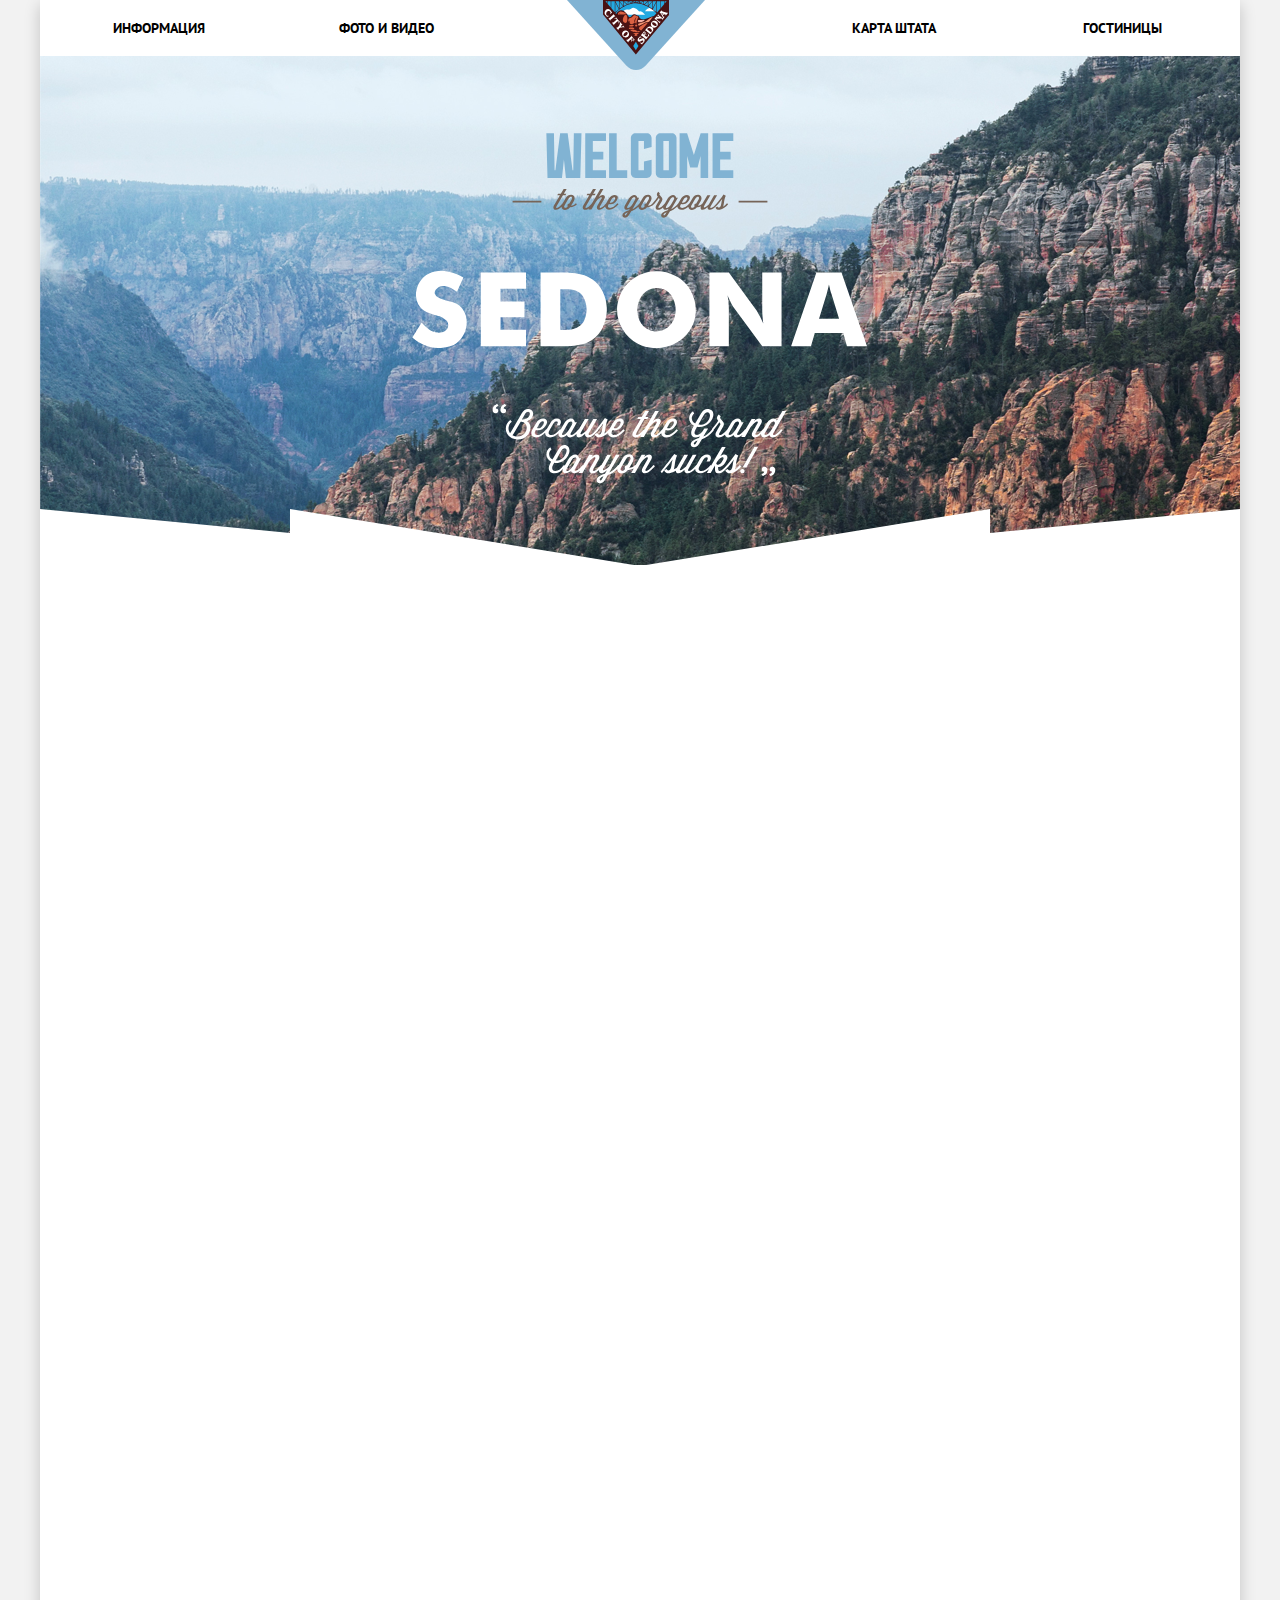
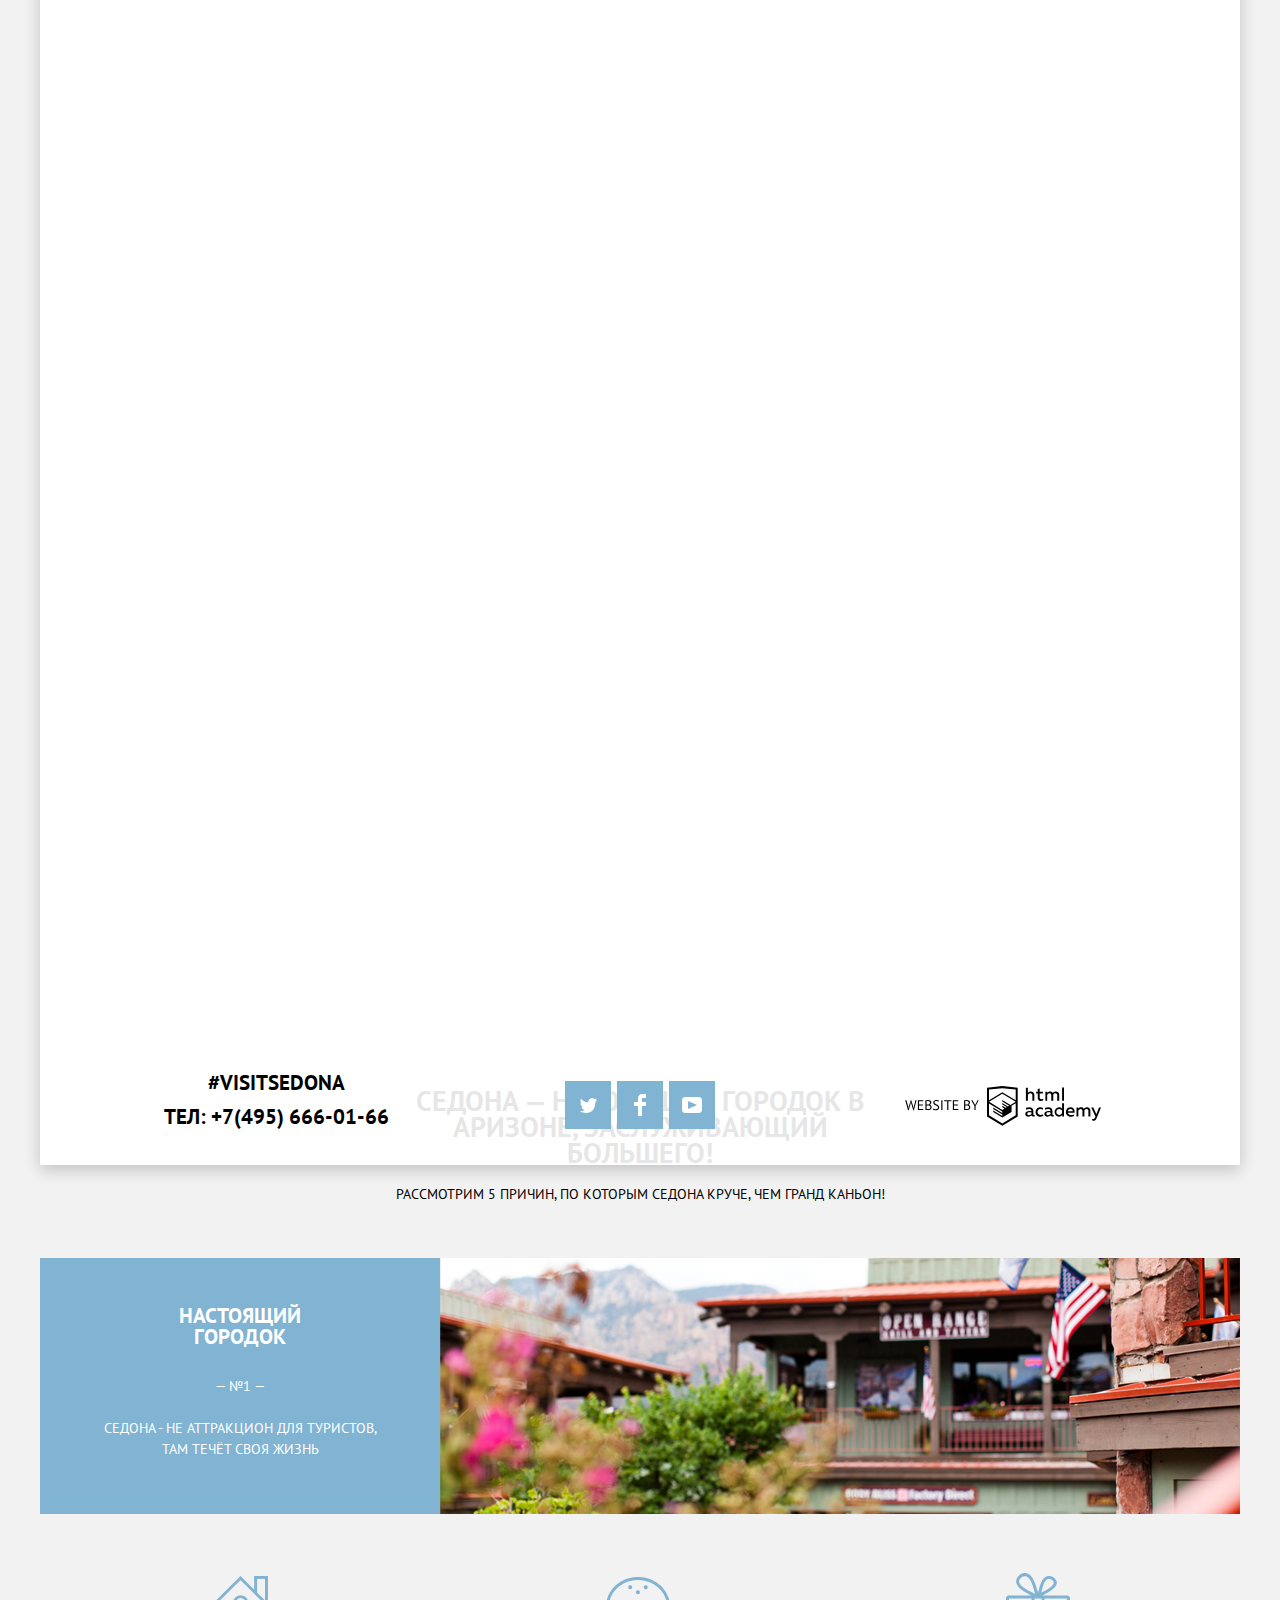
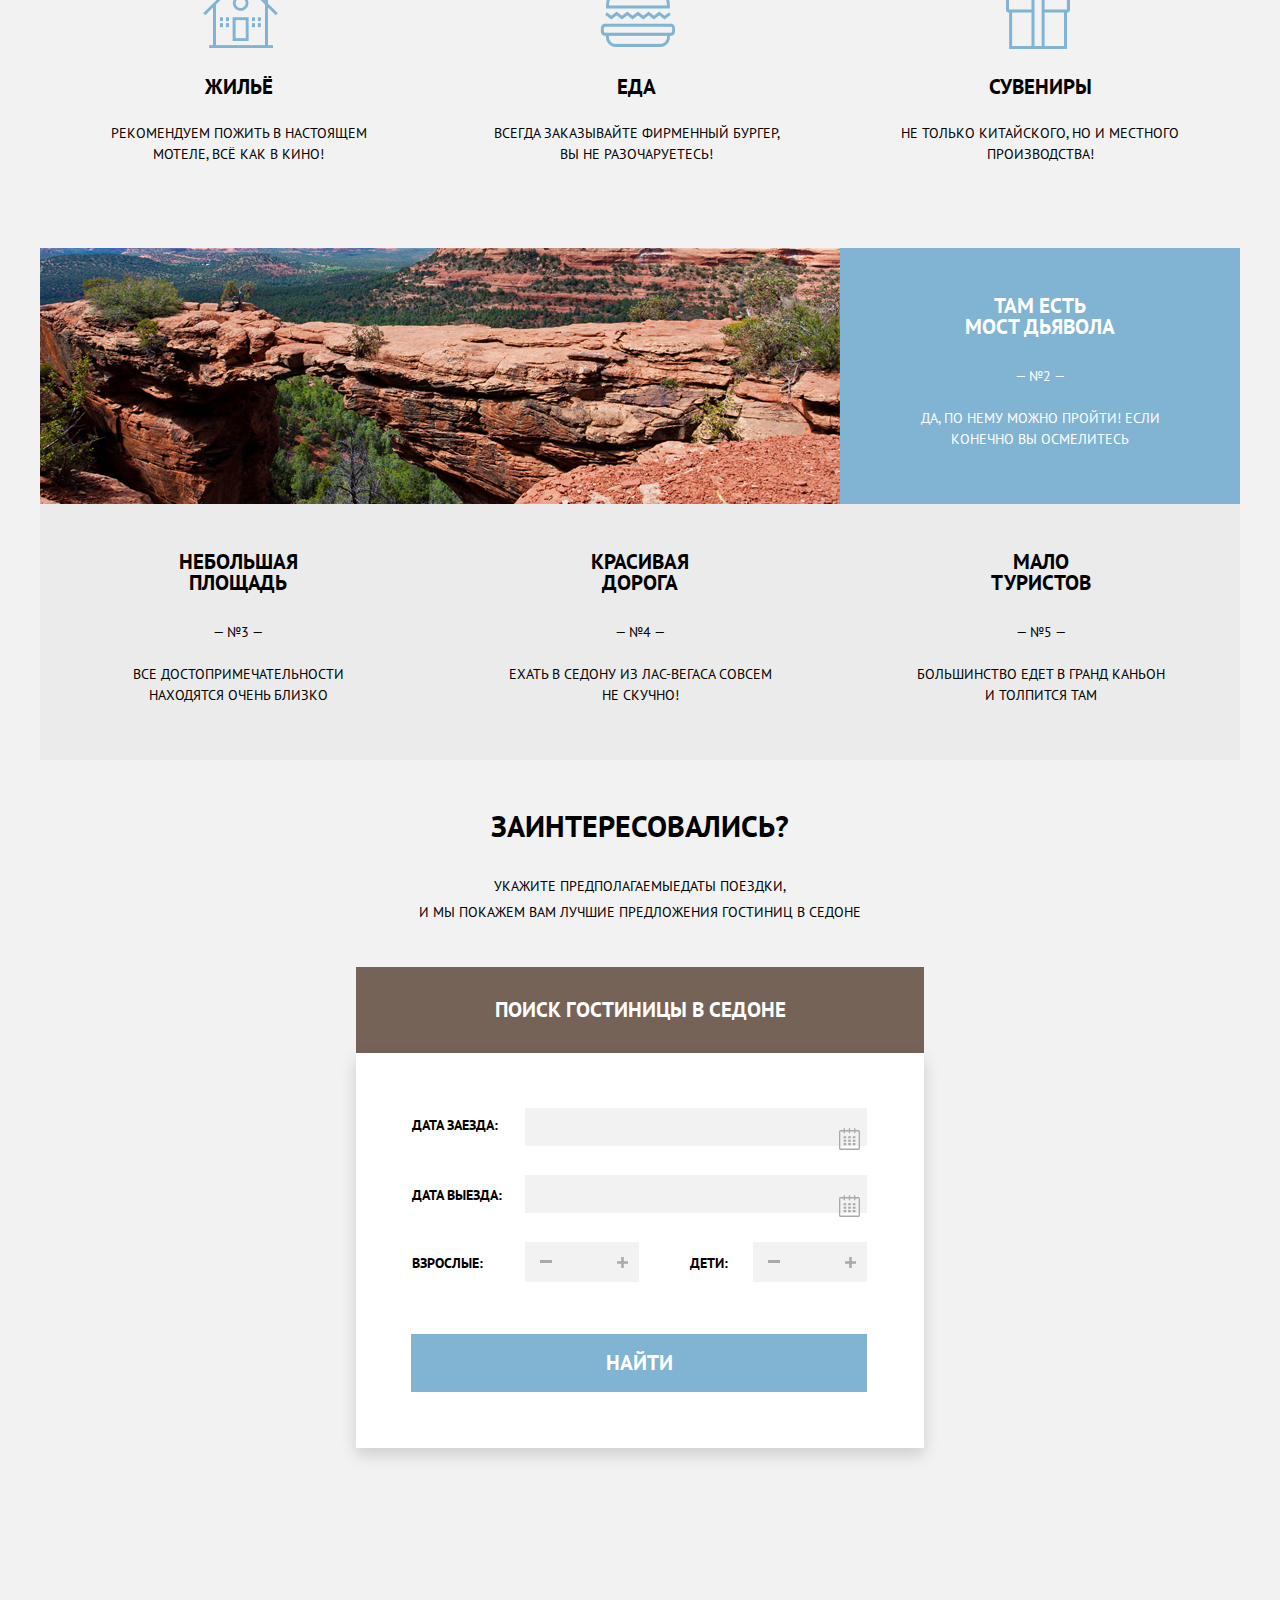
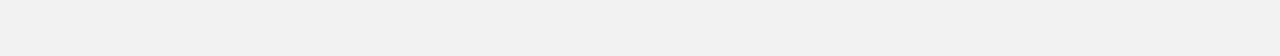
==== commit a361f3b5: "Форма" ====
--- a/index.html
+++ b/index.html
@@ -24,9 +24,9 @@
     <main class="container">
       <section class="welcome">
         <img class="welcome-img" src="img/welcome.svg" alt="Добро пожаловать в Седонну" width="456.65px" height="350.88px">
-        <svg class="BG_decorate" width="1200" height="57" viewBox="0 0 1200 57" fill="none" 
+        <!--  <svg class="BG_decorate" width="1200" height="57" viewBox="0 0 1200 57" fill="none" 
           style="width: 1200px;
-                 height: 57px">
+                 height: 57px"> -->
           <path d="M0 57V0L250 24V0L600 57L950 0V24L1200 0V57H0Z" fill="white"/>
         </svg>
       </section>
@@ -43,16 +43,13 @@
       </section>
       <section class="description">
         <ul class="description-list">
-          <li class="description-blocks ">
-            <img class="icon" src="img/icon/home.png">
+          <li class="description-blocks description-block-1">
             <h3 >Жильё</h3> <p>Рекомендуем пожить в настоящем<br>мотеле, всё как в кино!</p>
           </li>
-          <li class="description-blocks">
-            <img class="icon" src="img/icon/eat.png">
+          <li class="description-blocks description-block-2">
             <h3 >Еда</h3> <p>Всегда заказывайте фирменный бургер,<br>вы не разочаруетесь!</p>
           </li>
-          <li class="description-blocks">
-            <img class="icon" src="img/icon/box.png">
+          <li class="description-blocks description-block-3">
             <h3>Сувениры</h3> <p>Не только китайского, но и местного<br>производства!</p>
           </li>
         </ul>
@@ -81,8 +78,7 @@
         </ul>
       </section>
       <section class="appointment">
-        <p>Заинтересовались?</p>
-        <p>укажите предполагаемыедаты поездки,<br>и мы покажем вам лучшие предложения гостиниц в седоне</p>
+        <p class="appointment-text"><strong>Заинтересовались?</strong><br> <br>укажите предполагаемыедаты поездки,<br>и мы покажем вам лучшие предложения гостиниц в седоне</p>
         <button class="open-button" onclick="openForm()">ПОИСК ГОСТИНИЦЫ В СЕДОНЕ</button>
         <div class="form" id="inForm">
           <form action="#" class="form-block">  
@@ -91,10 +87,14 @@
             <label class="data2 form_elements" for="data2"><b>Дата выезда:</b></label>
             <input class="data2_in form_elements" type="date" name="out">
             <label class="name1 form_elements" for="name"><b>Взрослые:</b></label>
+            <div class="minus"></div>
             <input class="name1_in form_elements" type="number" name="people">
+            <div class="plus"></div>
             <label class="name2 form_elements" for="name"><b>Дети:</b></label>
+            <div class="minus"></div>
             <input class="name2_in form_elements" type="number" name="child">
-            <button class="send-button form_elements">Найти</button>
+            <div class="plus"></div>
+            <button class="send-button">Найти</button>
           </form>
         </div>
       </section>
@@ -104,27 +104,36 @@
     </main>
     <footer class="main-footer">
       <div class="contact">
-        <p><a href="#">#visitSEDONA</a><br>ТЕЛ: <a href="#">+7(495) 666-01-66</a></p>
+        <p><a href="#">#visitSEDONA</a><br>ТЕЛ:&nbsp;<a href="#">+7(495) 666-01-66</a></p>
       </div>
       <ul class="social-list">
         <li>
-          <a href="#">
-            <img class="social" src="img/icon/social_tw.svg" height="15.01" width="16.98" alt="twitter">
+          <a class="social-button" href="#">
+            <span class="visually-hidden">Twitter</span>
+            <svg width="17" height="16" viewBox="0 0 17 16" fill="none" xmlns="http://www.w3.org/2000/svg">
+              <path d="M10.95 1.14409C12.635 0.648089 13.934 1.41409 14.527 2.32309C15.2 2.09209 15.858 1.84209 16.538 1.61509C16.5249 2.30145 16.2117 2.94761 15.681 3.38309C16.366 3.55309 16.985 2.89209 16.985 2.89209C16.816 3.89209 15.979 4.68009 15.422 4.91609C15.191 11.6661 12.247 16.1331 5.34498 15.9981H4.89898C4.48898 15.9981 0.734977 15.5381 0.000976562 14.1111C2.27198 14.3071 3.89398 13.6891 4.69398 12.9341C3.73398 12.6341 2.01498 12.4571 1.71498 9.98409C2.06398 10.0901 2.27898 10.2121 2.90498 10.1031C1.70498 9.24709 0.373977 8.53009 0.447977 6.33009C0.732977 6.65809 1.51498 6.86609 1.78798 6.80209C1.08498 6.56109 -0.182023 3.44209 0.893977 1.85009C2.71198 3.70409 4.62898 5.45609 8.04598 5.62309C8.25398 3.33009 9.18298 1.79309 10.95 1.14409Z" fill="white"/>
+            </svg>
+            </a>
+        </li>
+        <li>
+          <a class="social-button" href="#">
+            <span class="visually-hidden">Facebook</span>
+            <svg width="12" height="22" viewBox="0 0 12 22" fill="none" xmlns="http://www.w3.org/2000/svg">
+              <path d="M12 4V0H8C5.79086 0 4 1.79086 4 4V8H0V12H4V22H8V12H12V8H8V4H12Z" fill="white"/>
+            </svg>
           </a>
         </li>
         <li>
-          <a href="#">
-            <img class="social" src="img/icon/social_fb.svg" height="22" width="12" alt="facebook">
-          </a> 
-        </li>
-        <li>
-          <a href="#">
-            <img class="social" src="img/icon/social_yt.svg" height="16" width="20" alt="youtube">
+          <a class="social-button" href="#">
+            <span class="visually-hidden">YouToub</span>
+            <svg width="20" height="16" viewBox="0 0 20 16" fill="none" xmlns="http://www.w3.org/2000/svg">
+              <path fill-rule="evenodd" clip-rule="evenodd" d="M3 0H17C18.65 0 20 1.35 20 3V13C20 14.65 18.65 16 17 16H3C1.35 16 0 14.65 0 13V3C0 1.35 1.35 0 3 0ZM6.027 4.002V11.998L15.014 8L6.027 4.002Z" fill="white"/>
+            </svg>
           </a>
         </li>
       </ul>
       <div class="htmlacademy">
-        <a>
+        <a class="footer-logo-a" href="#">
           <div class="footer-logo">
             <svg class="footer-logo-svg" width="74" height="11" viewBox="0 0 74 11" >
               <path d="M3.22128 6.766L3.44528 8.39H3.45928L3.69728 6.738L5.71328 0.199999H6.27328L8.30328 6.766L8.54128 8.39H8.55528L8.80728 6.738L10.4593 0.199999H11.5933L8.86328 10.154H8.21928L6.23128 3.588L5.97928 2.104H5.90928L5.65728 3.602L3.66928 10.154H3.02528L0.225281 0.199999H1.45728L3.22128 6.766ZM12.897 0.199999H18.231V1.236H14.059V4.442H17.881V5.478H14.059V8.964H18.301V10H12.897V0.199999ZM26.3109 2.44C26.3109 2.67333 26.2736 2.91133 26.1989 3.154C26.1242 3.39667 26.0122 3.62533 25.8629 3.84C25.7136 4.04533 25.5222 4.22733 25.2889 4.386C25.0556 4.54467 24.7802 4.666 24.4629 4.75V4.806C24.7429 4.85267 25.0089 4.932 25.2609 5.044C25.5222 5.156 25.7509 5.31 25.9469 5.506C26.1429 5.702 26.3016 5.94 26.4229 6.22C26.5442 6.5 26.6049 6.83133 26.6049 7.214C26.6049 7.718 26.4976 8.15667 26.2829 8.53C26.0776 8.894 25.8022 9.19267 25.4569 9.426C25.1209 9.65933 24.7336 9.832 24.2949 9.944C23.8562 10.056 23.4082 10.112 22.9509 10.112C22.7922 10.112 22.6056 10.112 22.3909 10.112C22.1762 10.112 21.9522 10.1027 21.7189 10.084C21.4856 10.0747 21.2522 10.056 21.0189 10.028C20.7856 10.0093 20.5802 9.97667 20.4029 9.93V0.284C20.7482 0.228 21.1496 0.181333 21.6069 0.143999C22.0642 0.106666 22.5636 0.0879999 23.1049 0.0879999C23.4689 0.0879999 23.8376 0.120666 24.2109 0.186C24.5936 0.241999 24.9389 0.358666 25.2469 0.535999C25.5549 0.703999 25.8069 0.942 26.0029 1.25C26.2082 1.558 26.3109 1.95467 26.3109 2.44ZM23.0629 9.104C23.3616 9.104 23.6509 9.07133 23.9309 9.006C24.2109 8.93133 24.4582 8.81933 24.6729 8.67C24.8876 8.51133 25.0556 8.32 25.1769 8.096C25.3076 7.872 25.3729 7.606 25.3729 7.298C25.3729 6.91533 25.2936 6.60733 25.1349 6.374C24.9856 6.14067 24.7849 5.95867 24.5329 5.828C24.2902 5.69733 24.0149 5.60867 23.7069 5.562C23.3989 5.51533 23.0909 5.492 22.7829 5.492H21.5649V9.006C21.6302 9.02467 21.7236 9.03867 21.8449 9.048C21.9662 9.05733 22.0969 9.06667 22.2369 9.076C22.3769 9.08533 22.5216 9.09467 22.6709 9.104C22.8202 9.104 22.9509 9.104 23.0629 9.104ZM22.2929 4.512C22.4516 4.512 22.6429 4.50733 22.8669 4.498C23.0909 4.48867 23.2776 4.47467 23.4269 4.456C23.6509 4.38133 23.8609 4.29267 24.0569 4.19C24.2529 4.078 24.4256 3.952 24.5749 3.812C24.7336 3.66267 24.8549 3.49467 24.9389 3.308C25.0322 3.112 25.0789 2.902 25.0789 2.678C25.0789 2.37 25.0182 2.118 24.8969 1.922C24.7849 1.71667 24.6309 1.55333 24.4349 1.432C24.2389 1.31067 24.0149 1.22667 23.7629 1.18C23.5109 1.124 23.2542 1.096 22.9929 1.096C22.6849 1.096 22.4002 1.10533 22.1389 1.124C21.8869 1.13333 21.6956 1.152 21.5649 1.18V4.512H22.2929ZM33.0027 7.508C33.0027 7.116 32.886 6.79867 32.6527 6.556C32.4193 6.304 32.1253 6.08467 31.7707 5.898C31.4253 5.702 31.0473 5.52 30.6367 5.352C30.226 5.184 29.8433 4.98333 29.4887 4.75C29.1433 4.50733 28.854 4.21333 28.6207 3.868C28.3873 3.51333 28.2707 3.06533 28.2707 2.524C28.2707 1.75867 28.5367 1.152 29.0687 0.704C29.6007 0.256 30.3567 0.0319998 31.3367 0.0319998C31.906 0.0319998 32.424 0.0739998 32.8907 0.158C33.3573 0.242 33.7213 0.349333 33.9827 0.48L33.6327 1.502C33.418 1.39933 33.1007 1.30133 32.6807 1.208C32.27 1.11467 31.8033 1.068 31.2807 1.068C30.6647 1.068 30.2027 1.208 29.8947 1.488C29.5867 1.75867 29.4327 2.08067 29.4327 2.454C29.4327 2.818 29.5493 3.12133 29.7827 3.364C30.016 3.60667 30.3053 3.826 30.6507 4.022C31.0053 4.20867 31.388 4.39533 31.7987 4.582C32.2093 4.76867 32.5873 4.988 32.9327 5.24C33.2873 5.48267 33.5813 5.77667 33.8147 6.122C34.048 6.46733 34.1647 6.89667 34.1647 7.41C34.1647 7.83 34.09 8.208 33.9407 8.544C33.7913 8.88 33.572 9.16933 33.2827 9.412C32.9933 9.65467 32.6433 9.84133 32.2327 9.972C31.822 10.1027 31.3553 10.168 30.8327 10.168C30.1327 10.168 29.554 10.112 29.0967 10C28.6393 9.89733 28.2847 9.78067 28.0327 9.65L28.4247 8.6C28.6393 8.72133 28.9567 8.84267 29.3767 8.964C29.7967 9.076 30.268 9.132 30.7907 9.132C31.0987 9.132 31.388 9.104 31.6587 9.048C31.9293 8.98267 32.1627 8.88467 32.3587 8.754C32.5547 8.614 32.7087 8.44133 32.8207 8.236C32.942 8.03067 33.0027 7.788 33.0027 7.508ZM36.2822 0.199999H37.4442V10H36.2822V0.199999ZM46.4184 1.236H43.3664V10H42.2044V1.236H39.1524V0.199999H46.4184V1.236ZM47.856 0.199999H53.19V1.236H49.018V4.442H52.84V5.478H49.018V8.964H53.26V10H47.856V0.199999ZM65.0023 2.44C65.0023 2.67333 64.965 2.91133 64.8903 3.154C64.8156 3.39667 64.7036 3.62533 64.5543 3.84C64.405 4.04533 64.2136 4.22733 63.9803 4.386C63.747 4.54467 63.4716 4.666 63.1543 4.75V4.806C63.4343 4.85267 63.7003 4.932 63.9523 5.044C64.2136 5.156 64.4423 5.31 64.6383 5.506C64.8343 5.702 64.993 5.94 65.1143 6.22C65.2356 6.5 65.2963 6.83133 65.2963 7.214C65.2963 7.718 65.189 8.15667 64.9743 8.53C64.769 8.894 64.4936 9.19267 64.1483 9.426C63.8123 9.65933 63.425 9.832 62.9863 9.944C62.5476 10.056 62.0996 10.112 61.6423 10.112C61.4836 10.112 61.297 10.112 61.0823 10.112C60.8676 10.112 60.6436 10.1027 60.4103 10.084C60.177 10.0747 59.9436 10.056 59.7103 10.028C59.477 10.0093 59.2716 9.97667 59.0943 9.93V0.284C59.4396 0.228 59.841 0.181333 60.2983 0.143999C60.7556 0.106666 61.255 0.0879999 61.7963 0.0879999C62.1603 0.0879999 62.529 0.120666 62.9023 0.186C63.285 0.241999 63.6303 0.358666 63.9383 0.535999C64.2463 0.703999 64.4983 0.942 64.6943 1.25C64.8996 1.558 65.0023 1.95467 65.0023 2.44ZM61.7543 9.104C62.053 9.104 62.3423 9.07133 62.6223 9.006C62.9023 8.93133 63.1496 8.81933 63.3643 8.67C63.579 8.51133 63.747 8.32 63.8683 8.096C63.999 7.872 64.0643 7.606 64.0643 7.298C64.0643 6.91533 63.985 6.60733 63.8263 6.374C63.677 6.14067 63.4763 5.95867 63.2243 5.828C62.9816 5.69733 62.7063 5.60867 62.3983 5.562C62.0903 5.51533 61.7823 5.492 61.4743 5.492H60.2563V9.006C60.3216 9.02467 60.415 9.03867 60.5363 9.048C60.6576 9.05733 60.7883 9.06667 60.9283 9.076C61.0683 9.08533 61.213 9.09467 61.3623 9.104C61.5116 9.104 61.6423 9.104 61.7543 9.104ZM60.9843 4.512C61.143 4.512 61.3343 4.50733 61.5583 4.498C61.7823 4.48867 61.969 4.47467 62.1183 4.456C62.3423 4.38133 62.5523 4.29267 62.7483 4.19C62.9443 4.078 63.117 3.952 63.2663 3.812C63.425 3.66267 63.5463 3.49467 63.6303 3.308C63.7236 3.112 63.7703 2.902 63.7703 2.678C63.7703 2.37 63.7096 2.118 63.5883 1.922C63.4763 1.71667 63.3223 1.55333 63.1263 1.432C62.9303 1.31067 62.7063 1.22667 62.4543 1.18C62.2023 1.124 61.9456 1.096 61.6843 1.096C61.3763 1.096 61.0916 1.10533 60.8303 1.124C60.5783 1.13333 60.387 1.152 60.2563 1.18V4.512H60.9843ZM69.4261 6.108L66.1921 0.199999H67.5501L69.8461 4.484L70.0841 5.338H70.0981L70.3501 4.456L72.5481 0.199999H73.7941L70.5881 6.094V10H69.4261V6.108Z" />
--- a/css/styles.css
+++ b/css/styles.css
@@ -45,6 +45,8 @@
   height: auto;
 }
 
+
+
 /* --Grids-- */
 
 .page {
@@ -71,6 +73,7 @@
 
   background-color: transparent;
   display: flex;
+  flex-wrap: wrap;
 }
 
 .main-menu-nav {
@@ -83,6 +86,7 @@
   margin: 0 0 0 73px;
   background-color: var(--white);
   display: flex;
+  flex-wrap: wrap;
   list-style: none;
 }
 .main-menu-nav li {
@@ -127,8 +131,7 @@
   background-image: url(../img/BG_mainpage.png);
   background-repeat: no-repeat;
   width: 1200px;
-  height: 509px;
-  min-height: 100%;
+  min-height: 509px;
   display: grid;
   grid-template-rows: 1fr min-content;
   align-content: start;
@@ -144,6 +147,18 @@
 .welcome-img {
   justify-self: center;
   margin-top: 77.35px;
+}
+
+.welcome::before {
+  content: "";
+  position: absolute;
+  width: 1200px;
+  height: 57px;
+  background-image: url(../img/bottom.svg);
+  background-repeat: no-repeat;
+  background-position: 0 0;
+  top: 509px;
+
 }
 
 /* --------------------------------------- */
@@ -162,18 +177,20 @@
   align-items: center;
   text-align: center;
   margin-top: 42.5px;
+  margin-bottom: 16.5px;
 }
 .tagline p {
+  margin: 0;
   justify-self: center;
-  margin-top: 16.5px;
 }
 
 /*-----------------------------------------*/
 .item-1 {
   display: flex;
-
+  flex-wrap: wrap;
+  margin-top: 53px;
   color: var(--white);
-  background-color: var(--blue);
+  background-color: var(--esey-blue);
   background-position: center, 0 0;
   background-repeat: no-repeat, repeat;
 }
@@ -196,10 +213,11 @@
 }
 
 .city-description p {
-  width: 297px;
+  width: 300px;
   text-align: center;
   margin-left: auto;
   margin-right: auto;
+  margin-top: 29px;
 }
 
 .city-img {
@@ -208,18 +226,24 @@
 
 /*-----------------------------------------*/
 .description {
-  
+  height: 244px;
+  padding-top: 86px;
 }
 
 .description-list {
-  margin: 0;
+  margin: 0px 0px 0px 10px;
   padding: 0;
 
   display: flex;
+  flex-wrap: wrap;
   justify-content: space-around;
   list-style: none;
 }
 
+.description-block-2 {
+  margin-left: 6px;
+}
+
 .description-blocks {
   text-align: center;
   margin-top: 55px;
@@ -230,6 +254,43 @@
   font-weight: bold;
   font-size: 21px;
   line-height: 21px;
+  margin-bottom: 26px;
+}
+
+.description-block-1 h3::after {
+  content: " ";
+  position: absolute;
+  background-image: url(../img/icon/home.png);
+  background-repeat: no-repeat;
+  background-position: center;
+  width: 75px;
+  height: 72px;
+  margin-left: -70px;
+  margin-top: -100px;
+}
+
+.description-block-2 h3::after {
+  content: " ";
+  position: absolute;
+  background-image: url(../img/icon/eat.png);
+  background-repeat: no-repeat;
+  background-position: center;
+  width: 75px;
+  height: 72px;
+  margin-left: -56px;
+  margin-top: -100px;
+}
+
+.description-block-3 h3::after {
+  content: " ";
+  position: absolute;
+  background-image: url(../img/icon/box.png);
+  background-repeat: no-repeat;
+  background-position: center;
+  width: 75px;
+  height: 77px;
+  margin-left: -91px;
+  margin-top: -104px;
 }
 
 
@@ -237,9 +298,10 @@
 /*-----------------------------------------*/
 .item-2 {
   display: flex;
-
+  flex-wrap: wrap;
+  margin-top: 4px;
   color: var(--white);
-  background-color: var(--blue);
+  background-color: var(--esey-blue);
   background-position: center, 0 0;
   background-repeat: no-repeat, repeat;
 }
@@ -256,7 +318,7 @@
 
 .item-2 h2 {
   text-align: center;
-  width: 122px;
+  width: 150px;
   margin-left: auto;
   margin-right: auto;
   margin-top: 47px;
@@ -266,7 +328,8 @@
 }
 
 .item-2 p {
-  width: 297px;
+  width: 305px;
+  margin-top: 29px;
   text-align: center;
   margin-left: auto;
   margin-right: auto;
@@ -277,11 +340,13 @@
   display: grid;
   color: var(--black);
   background-color: var(--gray);
+  height: 256px;
 }
 .item-3-4-5_list {
   display: flex;
-  margin: 0;
-  padding: 0;
+  flex-wrap: wrap;
+  margin: -18px -40px 0 0;
+  padding: 0px 42px 0 20px;
   justify-content: space-around;
   list-style: none;
 }
@@ -291,22 +356,34 @@
   margin-bottom: 54px;
 }
 
+.item-3-4-5_list li:nth-child(2) {
+  margin-left: 20px;
+}
+
 .item-3-4-5 h2 {
   font-weight: bold;
   font-size: 21px;
   line-height: 21px;
 }
 
+.item-3-4-5 p {
+  margin-top: 29px;
+}
+
 /*-----------------------------------------*/
 .appointment {
   text-align: center;
 }
 
-.appointment p:first-child {
+.appointment-text {
+  margin-top: 55px;
+  line-height: 1.9;
+}
+
+.appointment-text strong {
   font-weight: bold;
   font-size: 30px;
   line-height: 21px;
-  margin-top:58px;
 }
 
 /*-- Кнопки --*/
@@ -320,7 +397,7 @@
 .open-button {
   height: 86px;
   width: 568px;
-  margin-top: 39px;
+  margin-top: 27px;
   margin-bottom: 473px;
   color: var(--white);
   vertical-align: middle;
@@ -336,6 +413,24 @@
 }
 
 /*-- Форма отправки --*/
+
+::-webkit-textfield-decoration-container { }
+::-webkit-inner-spin-button {
+    -webkit-appearance: none;
+}
+::-webkit-outer-spin-button {
+    -webkit-appearance: none;
+}
+
+::-webkit-datetime-edit { display: none; }
+::-webkit-datetime-edit-fields-wrapper { display: none; }
+::-webkit-datetime-edit-text { display: none; }
+::-webkit-datetime-edit-month-field { display: none; }
+::-webkit-datetime-edit-day-field { display: none; }
+::-webkit-datetime-edit-year-field { display: none; }
+::-webkit-inner-spin-button { display: none; }
+::-webkit-calendar-picker-indicator { display: none; }
+
 .form {
   margin-top: -473px;
   z-index: 2;
@@ -351,17 +446,16 @@
   display: grid;
 
   grid-template-columns: 114px 114px 114px 114px;
-  grid-template-rows: 1fr 1fr 1fr 1fr;
-
+  grid-template-rows: 38px 38px 38px 58px;
+  row-gap: 29px;
   padding: 55px;
-
-  column-gap: 2px;
-  row-gap: 30px;
+  height: 285px;
 }
 
 .data1 {
   grid-column: 1 / 2;
   grid-row: 1 / 2;
+  margin: 7px 26px 0px 0;
 }
 
 .data1_in {
@@ -369,9 +463,33 @@
   grid-row: 1 / 2;
 }
 
+.data1_in::before {
+  content: "";
+  position: absolute;
+  width: 21px;
+  height: 23px;
+  background-image: url(../img/icon/calendar.svg);
+  background-repeat: no-repeat;
+  background-position: 0 0;
+  left: 483px;
+}
+
 .data2 {
   grid-column: 1 / 2;
   grid-row: 2 / 3;
+  margin: 10px 26px 0px 0;
+  width: 91px;
+}
+
+.data2_in::before {
+  content: "";
+  position: absolute;
+  width: 21px;
+  height: 23px;
+  background-image: url(../img/icon/calendar.svg);
+  background-repeat: no-repeat;
+  background-position: 0 0;
+  left: 483px;
 }
 
 .data2_in {
@@ -382,6 +500,7 @@
 .name1 {
   grid-column: 1 / 2;
   grid-row: 3 / 4;
+  margin: 11px 41px 0px 0;
 }
 
 .name1_in {
@@ -389,12 +508,13 @@
   grid-row: 3 / 4;
 }
 
-.name1 {
+.name2 {
   grid-column: 3 / 4;
   grid-row: 3 / 4;
-}
-
-.name1_in {
+  margin: 11px -25px 0px 0;
+}
+
+.name2_in {
   grid-column: 4 / 5;
   grid-row: 3 / 4;
 }
@@ -415,6 +535,32 @@
   background-color: transparent;
   border: 2px solid var(--esey-gray);
 }
+
+.plus {
+  position: relative;
+  background-image: url(../img/icon/Union.svg);
+  background-repeat: no-repeat;
+  background-position: center;
+  height: 11px;
+  width: 11px;
+
+  right: -92px;
+  top: -139px;
+}
+
+.minus {
+  position: relative;
+  background-image: url(../img/icon/minus.svg);
+  background-repeat: no-repeat;
+  background-position: center;
+  height: 3px;
+  width: 12px;
+
+  right: -129px;
+  top: -136px;
+}
+
+
 
 .send-button {
   color: var(--white);
@@ -422,11 +568,10 @@
   text-transform: uppercase;
   background-color: var(--esey-blue);
   border: none;
-
   height: 58px;
-
   grid-column: 1 / 5;
   grid-row: 4 / 5;
+  margin-top: 25px;
 }
 
 .send-button:hover,
@@ -443,34 +588,38 @@
 /*-- Футер --*/
 
 .main-footer {
+  height: 120px;
   z-index: 2;
   background: rgba(255, 255, 255, 0.9);
   color: var(--black);
   font-weight: bold;
   font-size: 21px;
   line-height: 26px;
-
   display: grid;
   grid-template-columns: 1fr 1fr 1fr;
 }
 
 .contact {
   text-align: center;
+  margin: 0 0px 0 73px;
+  line-height: 34px;
 }
 .social-list {
   list-style: none;
   display: flex;
+  flex-wrap: wrap;
   justify-content: center;
 }
 
 .social-list li {
-  margin: auto 6px auto 6px;
+  margin: auto 3px auto 3px;
 }
 
 .htmlacademy {
   display: flex;
   align-items: center;
   justify-content: center;
+  margin: 0 73px 0 0;
 }
 
 .footer-logo {
@@ -479,7 +628,7 @@
   align-items: center;
 }
 .footer-logo-svg {
-  margin: 8px;
+  margin: 4px;
 }
 
 .main-footer ul {
@@ -487,21 +636,39 @@
   padding: 0;
   list-style: none;
 }
-.social {
+.social-button {
   background-color: var(--esey-blue);
+  color: inherit;
   height: 48px;
   width: 46px;
-}
-
-.social:hover {
+  display: flex;
+  flex-wrap: wrap;
+  align-items: center;
+  justify-content: center;
+}
+
+.social-button:hover {
   background-color: var(--blue);
+}
+
+.visually-hidden {
+  position: absolute;
+  width: 1px;
+  height: 1px;
+  margin: -1px;
+  border: 0;
+  padding: 0;
+  white-space: nowrap;
+  clip-path: inset(100%);
+  clip: rect(0 0 0 0);
+  overflow: hidden;
 }
 
 .footer-logo-svg path {
   fill: var(--black);
 }
 
-.footer-logo-svg path:hover {
+.footer-logo-a:hover .footer-logo .footer-logo-svg path {
   fill: var(--blue);
 }
 
@@ -512,6 +679,9 @@
 
 .hotel-hidden {
   visibility: hidden;
+  height: 0px;
+  margin: -14px;
+  padding: 0;
 }
 
 .filtr {
@@ -530,7 +700,7 @@
 .filters-form-style {
   display: grid;
   grid-template-columns: 300px 300px 600px;
-  margin-top: 26.5px;
+  margin-top: 36.5px;
 }
 
 .filtr-list_1 {
@@ -540,6 +710,7 @@
 
 .filtr-list_2 {
   grid-column: 2 / 3;
+  margin-left: 27px;
 }
 
 .filtr-list_3 {
@@ -582,7 +753,7 @@
 
 /* ------------------- */
 .check-list {
-  margin-bottom: 25px;
+  margin: 0 0 0 0;
 }
 
 .price {
@@ -606,15 +777,37 @@
 }
 
 .sorting {
+  padding: 0 73px 0 73px;
   font-size: 12px;
   line-height: 18px;
+  display: flex;
+  flex-wrap: wrap;
+  justify-content: space-between;
 }
 
 .sorting-list {
+  margin: 0;
+  padding: 0;
   list-style: none;
+  display: flex;
+  flex-wrap: wrap;
+  justify-content: space-around;
+}
+
+.sorting-text {
+  margin: 0px 39px 0px 0px;
+  padding: 0;
+}
+
+.sorting-list li {
+  display: block;
+  margin-top: 31px;
+  margin-bottom: 31px;
 }
 
 .found {
+  margin-top: -2px;
+  margin-right: 47px;
   font-weight: bold;
   font-size: 21px;
   line-height: 26px;
@@ -625,10 +818,13 @@
 .sorting {
   border-bottom: 1px solid var(--gray);
 }
+
+
 
 .sorting-button {
   border-bottom: 1px dashed var(--esey-blue);
   color: var(--esey-brown);
+  margin-right: 33px;
 }
 
 .sorting-button:hover {
@@ -644,6 +840,10 @@
   cursor: default;
   color: var(--esey-blue);
   border-bottom: none;
+}
+
+.arrow-block {
+  margin: auto 0px auto 12px;
 }
 
 .arrow path:hover {
@@ -699,6 +899,7 @@
 }
 .star-block {
   display: flex;
+  flex-wrap: wrap;
   justify-content: flex-end;
 }
 
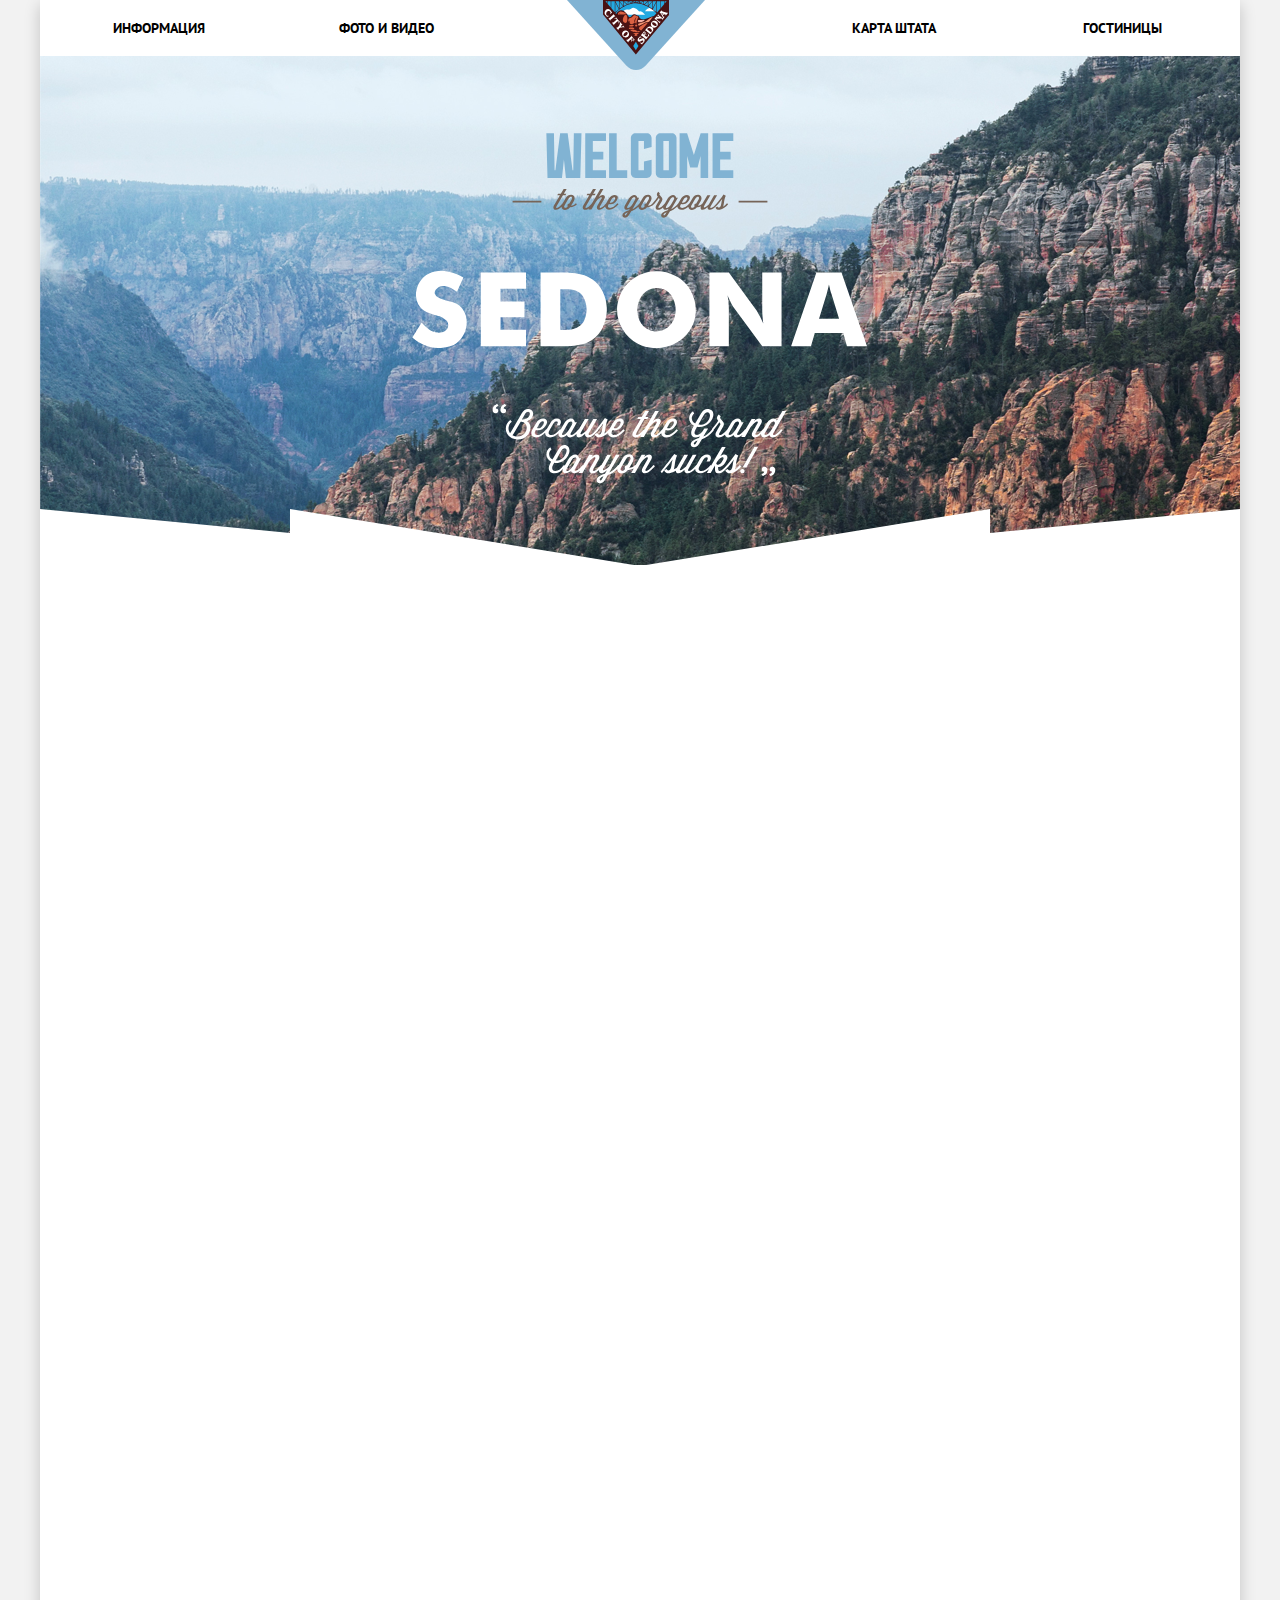
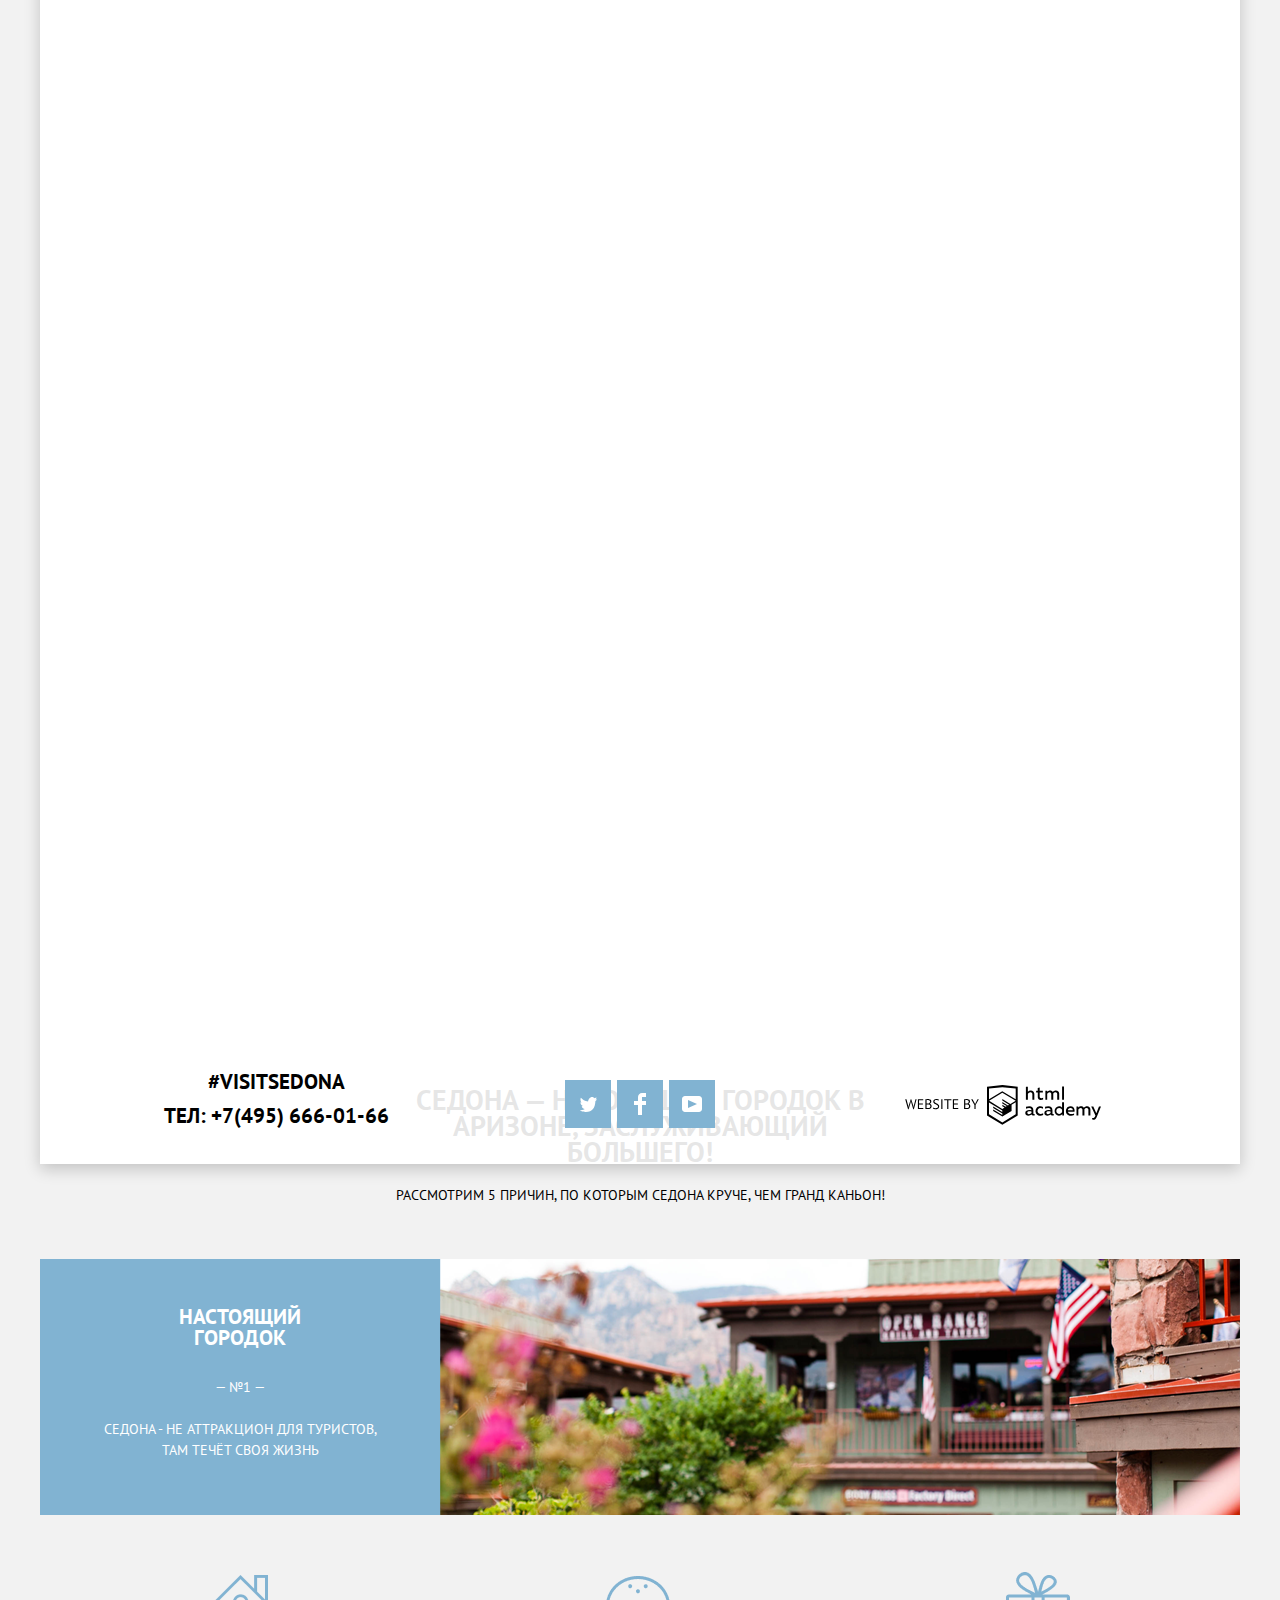
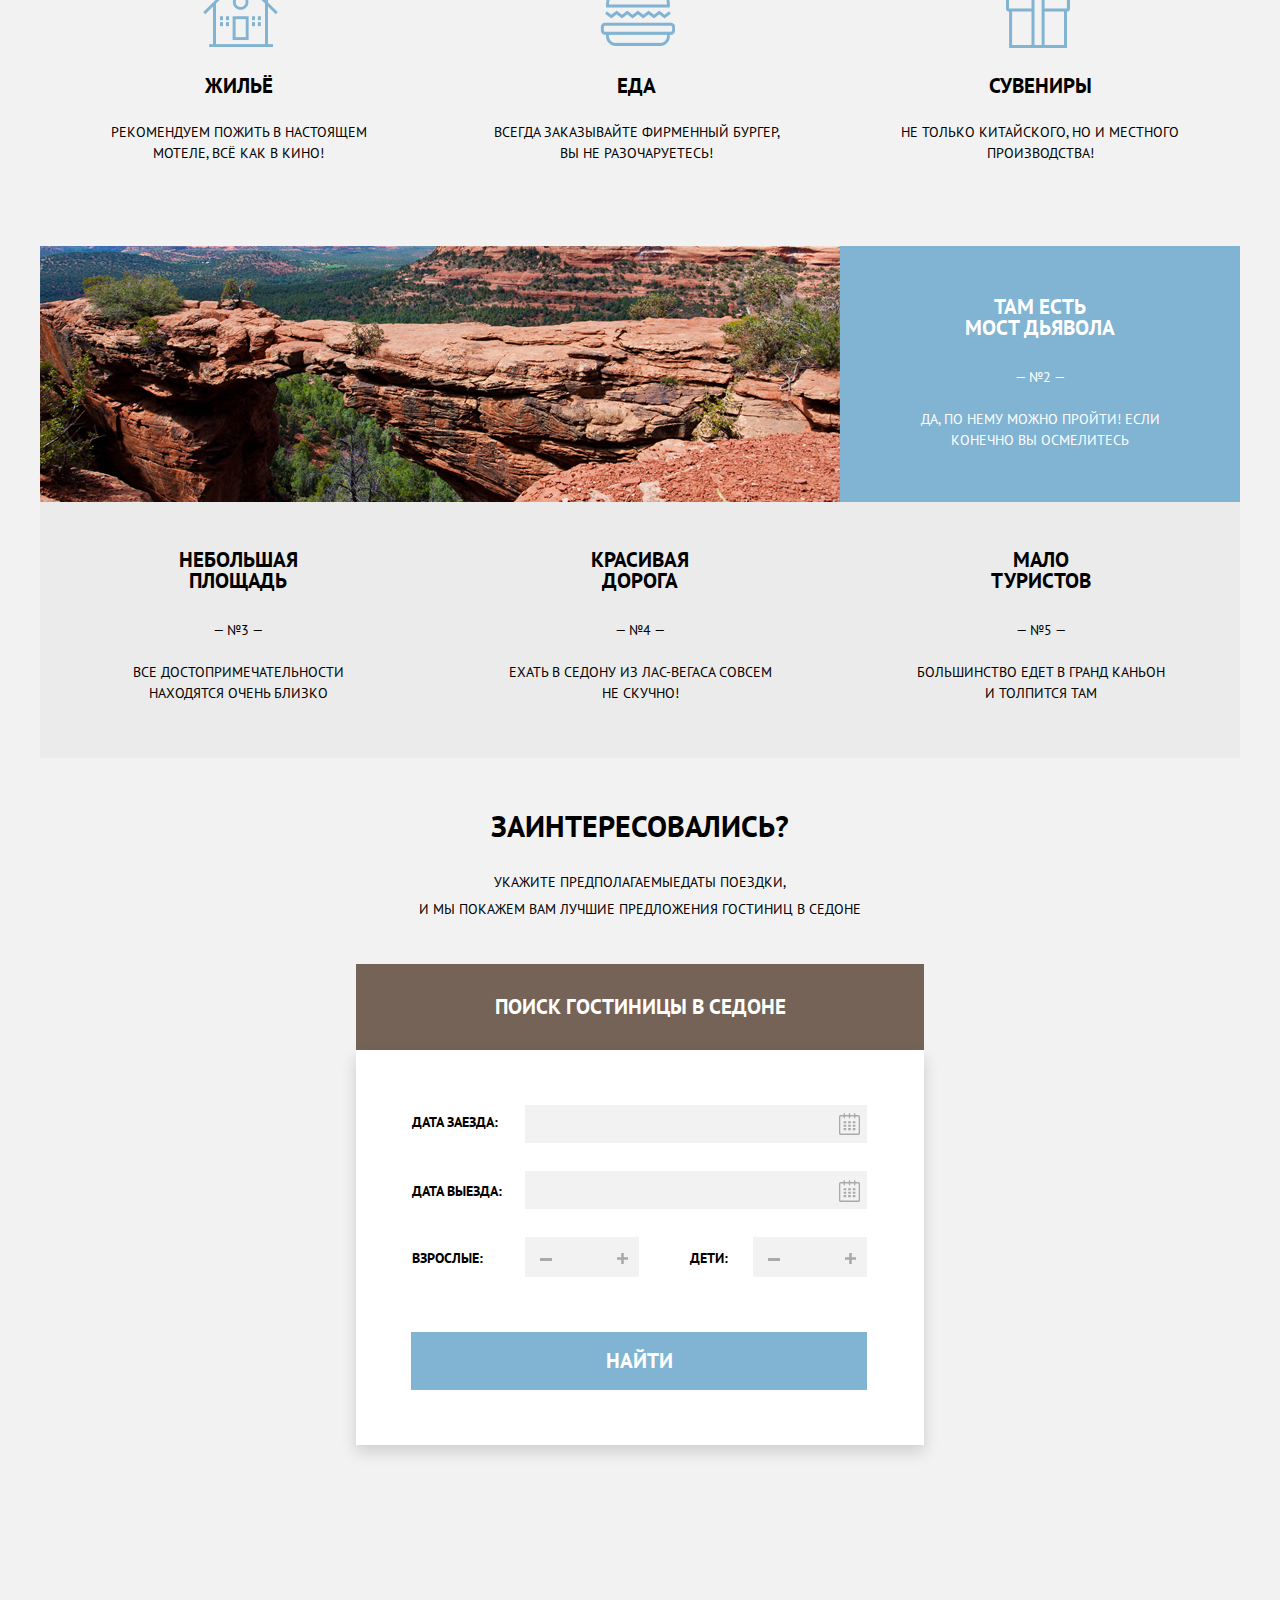
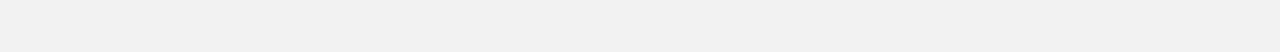
==== commit f000b09b: "оформление" ====
--- a/index.html
+++ b/index.html
@@ -78,14 +78,19 @@
         </ul>
       </section>
       <section class="appointment">
-        <p class="appointment-text"><strong>Заинтересовались?</strong><br> <br>укажите предполагаемыедаты поездки,<br>и мы покажем вам лучшие предложения гостиниц в седоне</p>
+        <p class="appointment-text"><strong>Заинтересовались?</strong></p>
+        <p class="appointment-text-2">
+          укажите предполагаемыедаты поездки,<br>и мы покажем вам лучшие предложения гостиниц в седоне
+        </p>
         <button class="open-button" onclick="openForm()">ПОИСК ГОСТИНИЦЫ В СЕДОНЕ</button>
         <div class="form" id="inForm">
           <form action="#" class="form-block">  
             <label class="data1 form_elements" for="data1"><b>Дата заезда:</b></label>
             <input class="data1_in form_elements" type="date" name="in">
+            <div class="calendar calendar-1"></div>
             <label class="data2 form_elements" for="data2"><b>Дата выезда:</b></label>
             <input class="data2_in form_elements" type="date" name="out">
+            <div class="calendar calendar-2"></div>
             <label class="name1 form_elements" for="name"><b>Взрослые:</b></label>
             <div class="minus"></div>
             <input class="name1_in form_elements" type="number" name="people">
@@ -99,7 +104,7 @@
         </div>
       </section>
       <div class="map">
-        <iframe src="https://www.google.com/maps/embed?pb=!1m18!1m12!1m3!1d52379.41651717745!2d-111.80922546410171!3d34.86342471963245!2m3!1f0!2f0!3f0!3m2!1i1024!2i768!4f13.1!3m3!1m2!1s0x872da132f942b00d%3A0x5548c523fa6c8efd!2z0KHQtdC00L7QvdCwLCDQkNGA0LjQt9C-0L3QsCA4NjMzNiwg0KHQqNCQ!5e0!3m2!1sru!2sru!4v1600022770999!5m2!1sru!2sru" width="1199px" height="594px" frameborder="0" style="border:0;" allowfullscreen="" aria-hidden="false" tabindex="0"></iframe>
+        <iframe src="https://www.google.com/maps/embed?pb=!1m18!1m12!1m3!1d52379.41651717745!2d-111.80922546410171!3d34.86342471963245!2m3!1f0!2f0!3f0!3m2!1i1024!2i768!4f13.1!3m3!1m2!1s0x872da132f942b00d%3A0x5548c523fa6c8efd!2z0KHQtdC00L7QvdCwLCDQkNGA0LjQt9C-0L3QsCA4NjMzNiwg0KHQqNCQ!5e0!3m2!1sru!2sru!4v1600022770999!5m2!1sru!2sru" width="1199px" height="593px" frameborder="0" style="border:0;" allowfullscreen="" aria-hidden="false" tabindex="0"></iframe>
       </div>
     </main>
     <footer class="main-footer">
@@ -133,7 +138,7 @@
         </li>
       </ul>
       <div class="htmlacademy">
-        <a class="footer-logo-a" href="#">
+        <a class="footer-logo-a" href="https://htmlacademy.ru/intensive/htmlcss" target="_blank">
           <div class="footer-logo">
             <svg class="footer-logo-svg" width="74" height="11" viewBox="0 0 74 11" >
               <path d="M3.22128 6.766L3.44528 8.39H3.45928L3.69728 6.738L5.71328 0.199999H6.27328L8.30328 6.766L8.54128 8.39H8.55528L8.80728 6.738L10.4593 0.199999H11.5933L8.86328 10.154H8.21928L6.23128 3.588L5.97928 2.104H5.90928L5.65728 3.602L3.66928 10.154H3.02528L0.225281 0.199999H1.45728L3.22128 6.766ZM12.897 0.199999H18.231V1.236H14.059V4.442H17.881V5.478H14.059V8.964H18.301V10H12.897V0.199999ZM26.3109 2.44C26.3109 2.67333 26.2736 2.91133 26.1989 3.154C26.1242 3.39667 26.0122 3.62533 25.8629 3.84C25.7136 4.04533 25.5222 4.22733 25.2889 4.386C25.0556 4.54467 24.7802 4.666 24.4629 4.75V4.806C24.7429 4.85267 25.0089 4.932 25.2609 5.044C25.5222 5.156 25.7509 5.31 25.9469 5.506C26.1429 5.702 26.3016 5.94 26.4229 6.22C26.5442 6.5 26.6049 6.83133 26.6049 7.214C26.6049 7.718 26.4976 8.15667 26.2829 8.53C26.0776 8.894 25.8022 9.19267 25.4569 9.426C25.1209 9.65933 24.7336 9.832 24.2949 9.944C23.8562 10.056 23.4082 10.112 22.9509 10.112C22.7922 10.112 22.6056 10.112 22.3909 10.112C22.1762 10.112 21.9522 10.1027 21.7189 10.084C21.4856 10.0747 21.2522 10.056 21.0189 10.028C20.7856 10.0093 20.5802 9.97667 20.4029 9.93V0.284C20.7482 0.228 21.1496 0.181333 21.6069 0.143999C22.0642 0.106666 22.5636 0.0879999 23.1049 0.0879999C23.4689 0.0879999 23.8376 0.120666 24.2109 0.186C24.5936 0.241999 24.9389 0.358666 25.2469 0.535999C25.5549 0.703999 25.8069 0.942 26.0029 1.25C26.2082 1.558 26.3109 1.95467 26.3109 2.44ZM23.0629 9.104C23.3616 9.104 23.6509 9.07133 23.9309 9.006C24.2109 8.93133 24.4582 8.81933 24.6729 8.67C24.8876 8.51133 25.0556 8.32 25.1769 8.096C25.3076 7.872 25.3729 7.606 25.3729 7.298C25.3729 6.91533 25.2936 6.60733 25.1349 6.374C24.9856 6.14067 24.7849 5.95867 24.5329 5.828C24.2902 5.69733 24.0149 5.60867 23.7069 5.562C23.3989 5.51533 23.0909 5.492 22.7829 5.492H21.5649V9.006C21.6302 9.02467 21.7236 9.03867 21.8449 9.048C21.9662 9.05733 22.0969 9.06667 22.2369 9.076C22.3769 9.08533 22.5216 9.09467 22.6709 9.104C22.8202 9.104 22.9509 9.104 23.0629 9.104ZM22.2929 4.512C22.4516 4.512 22.6429 4.50733 22.8669 4.498C23.0909 4.48867 23.2776 4.47467 23.4269 4.456C23.6509 4.38133 23.8609 4.29267 24.0569 4.19C24.2529 4.078 24.4256 3.952 24.5749 3.812C24.7336 3.66267 24.8549 3.49467 24.9389 3.308C25.0322 3.112 25.0789 2.902 25.0789 2.678C25.0789 2.37 25.0182 2.118 24.8969 1.922C24.7849 1.71667 24.6309 1.55333 24.4349 1.432C24.2389 1.31067 24.0149 1.22667 23.7629 1.18C23.5109 1.124 23.2542 1.096 22.9929 1.096C22.6849 1.096 22.4002 1.10533 22.1389 1.124C21.8869 1.13333 21.6956 1.152 21.5649 1.18V4.512H22.2929ZM33.0027 7.508C33.0027 7.116 32.886 6.79867 32.6527 6.556C32.4193 6.304 32.1253 6.08467 31.7707 5.898C31.4253 5.702 31.0473 5.52 30.6367 5.352C30.226 5.184 29.8433 4.98333 29.4887 4.75C29.1433 4.50733 28.854 4.21333 28.6207 3.868C28.3873 3.51333 28.2707 3.06533 28.2707 2.524C28.2707 1.75867 28.5367 1.152 29.0687 0.704C29.6007 0.256 30.3567 0.0319998 31.3367 0.0319998C31.906 0.0319998 32.424 0.0739998 32.8907 0.158C33.3573 0.242 33.7213 0.349333 33.9827 0.48L33.6327 1.502C33.418 1.39933 33.1007 1.30133 32.6807 1.208C32.27 1.11467 31.8033 1.068 31.2807 1.068C30.6647 1.068 30.2027 1.208 29.8947 1.488C29.5867 1.75867 29.4327 2.08067 29.4327 2.454C29.4327 2.818 29.5493 3.12133 29.7827 3.364C30.016 3.60667 30.3053 3.826 30.6507 4.022C31.0053 4.20867 31.388 4.39533 31.7987 4.582C32.2093 4.76867 32.5873 4.988 32.9327 5.24C33.2873 5.48267 33.5813 5.77667 33.8147 6.122C34.048 6.46733 34.1647 6.89667 34.1647 7.41C34.1647 7.83 34.09 8.208 33.9407 8.544C33.7913 8.88 33.572 9.16933 33.2827 9.412C32.9933 9.65467 32.6433 9.84133 32.2327 9.972C31.822 10.1027 31.3553 10.168 30.8327 10.168C30.1327 10.168 29.554 10.112 29.0967 10C28.6393 9.89733 28.2847 9.78067 28.0327 9.65L28.4247 8.6C28.6393 8.72133 28.9567 8.84267 29.3767 8.964C29.7967 9.076 30.268 9.132 30.7907 9.132C31.0987 9.132 31.388 9.104 31.6587 9.048C31.9293 8.98267 32.1627 8.88467 32.3587 8.754C32.5547 8.614 32.7087 8.44133 32.8207 8.236C32.942 8.03067 33.0027 7.788 33.0027 7.508ZM36.2822 0.199999H37.4442V10H36.2822V0.199999ZM46.4184 1.236H43.3664V10H42.2044V1.236H39.1524V0.199999H46.4184V1.236ZM47.856 0.199999H53.19V1.236H49.018V4.442H52.84V5.478H49.018V8.964H53.26V10H47.856V0.199999ZM65.0023 2.44C65.0023 2.67333 64.965 2.91133 64.8903 3.154C64.8156 3.39667 64.7036 3.62533 64.5543 3.84C64.405 4.04533 64.2136 4.22733 63.9803 4.386C63.747 4.54467 63.4716 4.666 63.1543 4.75V4.806C63.4343 4.85267 63.7003 4.932 63.9523 5.044C64.2136 5.156 64.4423 5.31 64.6383 5.506C64.8343 5.702 64.993 5.94 65.1143 6.22C65.2356 6.5 65.2963 6.83133 65.2963 7.214C65.2963 7.718 65.189 8.15667 64.9743 8.53C64.769 8.894 64.4936 9.19267 64.1483 9.426C63.8123 9.65933 63.425 9.832 62.9863 9.944C62.5476 10.056 62.0996 10.112 61.6423 10.112C61.4836 10.112 61.297 10.112 61.0823 10.112C60.8676 10.112 60.6436 10.1027 60.4103 10.084C60.177 10.0747 59.9436 10.056 59.7103 10.028C59.477 10.0093 59.2716 9.97667 59.0943 9.93V0.284C59.4396 0.228 59.841 0.181333 60.2983 0.143999C60.7556 0.106666 61.255 0.0879999 61.7963 0.0879999C62.1603 0.0879999 62.529 0.120666 62.9023 0.186C63.285 0.241999 63.6303 0.358666 63.9383 0.535999C64.2463 0.703999 64.4983 0.942 64.6943 1.25C64.8996 1.558 65.0023 1.95467 65.0023 2.44ZM61.7543 9.104C62.053 9.104 62.3423 9.07133 62.6223 9.006C62.9023 8.93133 63.1496 8.81933 63.3643 8.67C63.579 8.51133 63.747 8.32 63.8683 8.096C63.999 7.872 64.0643 7.606 64.0643 7.298C64.0643 6.91533 63.985 6.60733 63.8263 6.374C63.677 6.14067 63.4763 5.95867 63.2243 5.828C62.9816 5.69733 62.7063 5.60867 62.3983 5.562C62.0903 5.51533 61.7823 5.492 61.4743 5.492H60.2563V9.006C60.3216 9.02467 60.415 9.03867 60.5363 9.048C60.6576 9.05733 60.7883 9.06667 60.9283 9.076C61.0683 9.08533 61.213 9.09467 61.3623 9.104C61.5116 9.104 61.6423 9.104 61.7543 9.104ZM60.9843 4.512C61.143 4.512 61.3343 4.50733 61.5583 4.498C61.7823 4.48867 61.969 4.47467 62.1183 4.456C62.3423 4.38133 62.5523 4.29267 62.7483 4.19C62.9443 4.078 63.117 3.952 63.2663 3.812C63.425 3.66267 63.5463 3.49467 63.6303 3.308C63.7236 3.112 63.7703 2.902 63.7703 2.678C63.7703 2.37 63.7096 2.118 63.5883 1.922C63.4763 1.71667 63.3223 1.55333 63.1263 1.432C62.9303 1.31067 62.7063 1.22667 62.4543 1.18C62.2023 1.124 61.9456 1.096 61.6843 1.096C61.3763 1.096 61.0916 1.10533 60.8303 1.124C60.5783 1.13333 60.387 1.152 60.2563 1.18V4.512H60.9843ZM69.4261 6.108L66.1921 0.199999H67.5501L69.8461 4.484L70.0841 5.338H70.0981L70.3501 4.456L72.5481 0.199999H73.7941L70.5881 6.094V10H69.4261V6.108Z" />
--- a/css/styles.css
+++ b/css/styles.css
@@ -24,7 +24,7 @@
   min-width: 960px;
   margin: 0;
   padding: 0;
-  font-family: PT Sans;
+  font-family: PT Sans, "Arial", sans-serif;
   font-size: 14px;
   line-height: 21px;
   font-weight: normal;
@@ -122,10 +122,17 @@
   color: var(--black);
 }
 
-.main-menu-nav a:hover,
-.main-menu-nav a:focus {
+.main-menu-nav a:hover {
   color: var(--esey-blue);
 }
+.main-menu-nav a:active {
+  opacity: 0.3;
+}
+
+.main-menu-nav .activ-page{
+  color: var(--esey-brown);
+}
+
 /*---------------images--------------------*/
 .welcome {
   background-image: url(../img/BG_mainpage.png);
@@ -177,7 +184,7 @@
   align-items: center;
   text-align: center;
   margin-top: 42.5px;
-  margin-bottom: 16.5px;
+  margin-bottom: 18.5px;
 }
 .tagline p {
   margin: 0;
@@ -227,7 +234,7 @@
 /*-----------------------------------------*/
 .description {
   height: 244px;
-  padding-top: 86px;
+  padding-top: 84px;
 }
 
 .description-list {
@@ -299,7 +306,7 @@
 .item-2 {
   display: flex;
   flex-wrap: wrap;
-  margin-top: 4px;
+  margin-top: 3px;
   color: var(--white);
   background-color: var(--esey-blue);
   background-position: center, 0 0;
@@ -321,7 +328,7 @@
   width: 150px;
   margin-left: auto;
   margin-right: auto;
-  margin-top: 47px;
+  margin-top: 50px;
   font-weight: bold;
   font-size: 21px;
   line-height: 21px;
@@ -376,7 +383,10 @@
 }
 
 .appointment-text {
-  margin-top: 55px;
+  margin-top: 57px;
+}
+.appointment-text-2 {
+  margin-top: 26px;
   line-height: 1.9;
 }
 
@@ -397,7 +407,7 @@
 .open-button {
   height: 86px;
   width: 568px;
-  margin-top: 27px;
+  margin-top: 28px;
   margin-bottom: 473px;
   color: var(--white);
   vertical-align: middle;
@@ -447,7 +457,7 @@
 
   grid-template-columns: 114px 114px 114px 114px;
   grid-template-rows: 38px 38px 38px 58px;
-  row-gap: 29px;
+  row-gap: 27.9px;
   padding: 55px;
   height: 285px;
 }
@@ -461,17 +471,6 @@
 .data1_in {
   grid-column: 2 / 5;
   grid-row: 1 / 2;
-}
-
-.data1_in::before {
-  content: "";
-  position: absolute;
-  width: 21px;
-  height: 23px;
-  background-image: url(../img/icon/calendar.svg);
-  background-repeat: no-repeat;
-  background-position: 0 0;
-  left: 483px;
 }
 
 .data2 {
@@ -481,15 +480,24 @@
   width: 91px;
 }
 
-.data2_in::before {
-  content: "";
+.calendar {
   position: absolute;
   width: 21px;
   height: 23px;
   background-image: url(../img/icon/calendar.svg);
   background-repeat: no-repeat;
   background-position: 0 0;
+  
   left: 483px;
+  
+
+}
+.calendar-1 {
+  top: 62px;
+}
+
+.calendar-2 {
+  top: 129px;
 }
 
 .data2_in {
@@ -545,7 +553,7 @@
   width: 11px;
 
   right: -92px;
-  top: -139px;
+  top: -136px;
 }
 
 .minus {
@@ -557,7 +565,7 @@
   width: 12px;
 
   right: -129px;
-  top: -136px;
+  top: -131px;
 }
 
 
@@ -571,7 +579,7 @@
   height: 58px;
   grid-column: 1 / 5;
   grid-row: 4 / 5;
-  margin-top: 25px;
+  margin-top: 29px;
 }
 
 .send-button:hover,
@@ -649,6 +657,14 @@
 
 .social-button:hover {
   background-color: var(--blue);
+}
+
+.social-button:active {
+  background-color: var(--hard-blue);
+}
+
+.social-button:active path {
+  opacity: 0.3;
 }
 
 .visually-hidden {
@@ -672,6 +688,10 @@
   fill: var(--blue);
 }
 
+.footer-logo-a:checked{
+  opacity: 0.3;
+}
+
 
 /*-----------------------*/
 /*-------HotelPage-------*/
@@ -693,6 +713,7 @@
   background-position: 0 0;
   background-repeat: no-repeat;
   background-size: 100%;
+  margin-top: -23px;
 }
 
 /* --grid_for_filtrs-- */
@@ -705,21 +726,24 @@
 
 .filtr-list_1 {
   grid-column: 1 / 2;
-  margin-left: 72px;
+  margin:0 0 0 72px;
 }
 
 .filtr-list_2 {
   grid-column: 2 / 3;
-  margin-left: 27px;
+  margin:0 0 0 27px;
 }
 
 .filtr-list_3 {
   grid-column: 3 / 4;
+  margin:0 0 0 210px;
+  width: 317px;
 }
 
 .filtr-list-hidden {
   font-weight: bold;
   font-size: 16px;
+  margin: 26.5px 0 24.5px 0;
 }
 
 /* --Custom_checkbox-- */
@@ -756,19 +780,87 @@
   margin: 0 0 0 0;
 }
 
-.price {
+.prise-block-form {
   border: 2px solid var(--white);
   box-sizing: border-box;
   border-radius: 2px;
+  height: 36px;
+  display: flex;
+  align-items: center;
+  justify-content: space-between;
+  margin-top: -14px;
+}
+
+.prise-block-start,
+.prise-block-end {
+  width: 48%;
+  height: 20px;
+  display: inline-block;
+  background: none;
+  border: none;
+}
+
+.range-controls {
+  position: relative;
+  height: 20px;
+  padding-top: 20px;
+}
+
+.range-controls .scale {
+  height: 2px;
+  background-color: var(--white);
+  opacity: 0.3;  
+}
+
+.range-controls  .bar {
+  width: 86%;
+  height: 2px;
+  background-color: var(--white);
+  opacity: 0;
+}
+
+.range-controls .toggle {
+  position: absolute;
+  top: 11px;
+  left: 0;
+  width: 19px;
+  height: 19px;
+  background-image: url(../img/icon/filter-button.svg);
+  padding: 0;
+}
+
+.range-controls .toggle:hover {
+  transform: scale(1.3);
+}
+
+.range-controls .toggle-min {
+  left: 1px;
+}
+
+.range-controls .toggle-max {
+  left: 253px;
+}
+
+.prise-block-end {
+  border-left:2px solid var(--white) ;
 }
 
 .show {
+  display: block;
   font-weight: normal;
   color: var(--white);
   background: transparent;
   border: 2px solid var(--white);
   box-sizing: border-box;
   border-radius: 2px;
+  height: 36px;
+  font-size: 14px;
+  line-height: 21px;
+  text-transform: uppercase;
+  padding-left: 36px;
+  padding-right: 35px;
+  margin: 15px auto 0 auto;
+
 }
 
 .show:hover {
@@ -843,7 +935,11 @@
 }
 
 .arrow-block {
-  margin: auto 0px auto 12px;
+  margin-top:37px;
+}
+
+.arrow-block a {
+  margin: 0 0 0 8px;
 }
 
 .arrow path:hover {
@@ -883,16 +979,23 @@
   grid-template-columns: 110px 142px;
   column-gap: 6px;
   margin-left: 29px;
-
-  margin-top: -6.5px;
-}
-.hotel-name-list h2 {
+}
+.hotel-name-list a {
+  font-weight: bold;
+  font-size: 21px;
+  line-height: 26px;
   grid-column: 1 / 3;
-  margin: 0;
-}
-.hotel-name-list p {
-  margin-top: 7px;
-}
+  margin: -4px 0 -8px 0;
+}
+
+.hotel-name-list a:hover {
+  color: var(--esey-blue);
+}
+
+.hotel-name-list a:active {
+  opacity: 0.3;
+}
+
 .rating-list {
   display: grid;
   grid-template-rows: min-content 1fr min-content;
@@ -900,24 +1003,26 @@
 .star-block {
   display: flex;
   flex-wrap: wrap;
-  justify-content: flex-end;
+  justify-content: flex-end;  
+}
+
+.star {
+  margin-left: 5px;
 }
 
 .button-hotels {
+  vertical-align: middle;
+  text-transform: uppercase;
+  font-weight: bold;
+  font-size: 14px;
+  line-height: 21px;
+  height: 27px;
   padding-left: 17px;
   padding-right: 16px;
   padding-top: 3px;
   padding-bottom: 3px;
-  margin-top: 10px;
+  margin-top: -5px;
   font-style: normal;
-  font-size: 14px;
-  line-height: 21px;
-}
-
-.button-about .button-checked {
-  vertical-align: middle;
-  text-transform: uppercase;
-  font-weight: bold;
   font-size: 14px;
   line-height: 21px;
 }
@@ -942,12 +1047,12 @@
   background: var(--brown);
 }
 
-.button-about:focus {
+.button-about:active  {
   background: var(--hard-blue);
   color: var(--hard-gray);
 }
 
-.button-checked:focus {
+.button-checked:active {
   background: var(--hard-brown);
   color: var(--hard-gray);
 }
@@ -958,5 +1063,9 @@
   text-align: center;
   padding: 3px;
   grid-row: 3 / 4;
-  margin: 0;
-}
+  margin: 0 -5px 6px 0;
+}
+
+
+
+
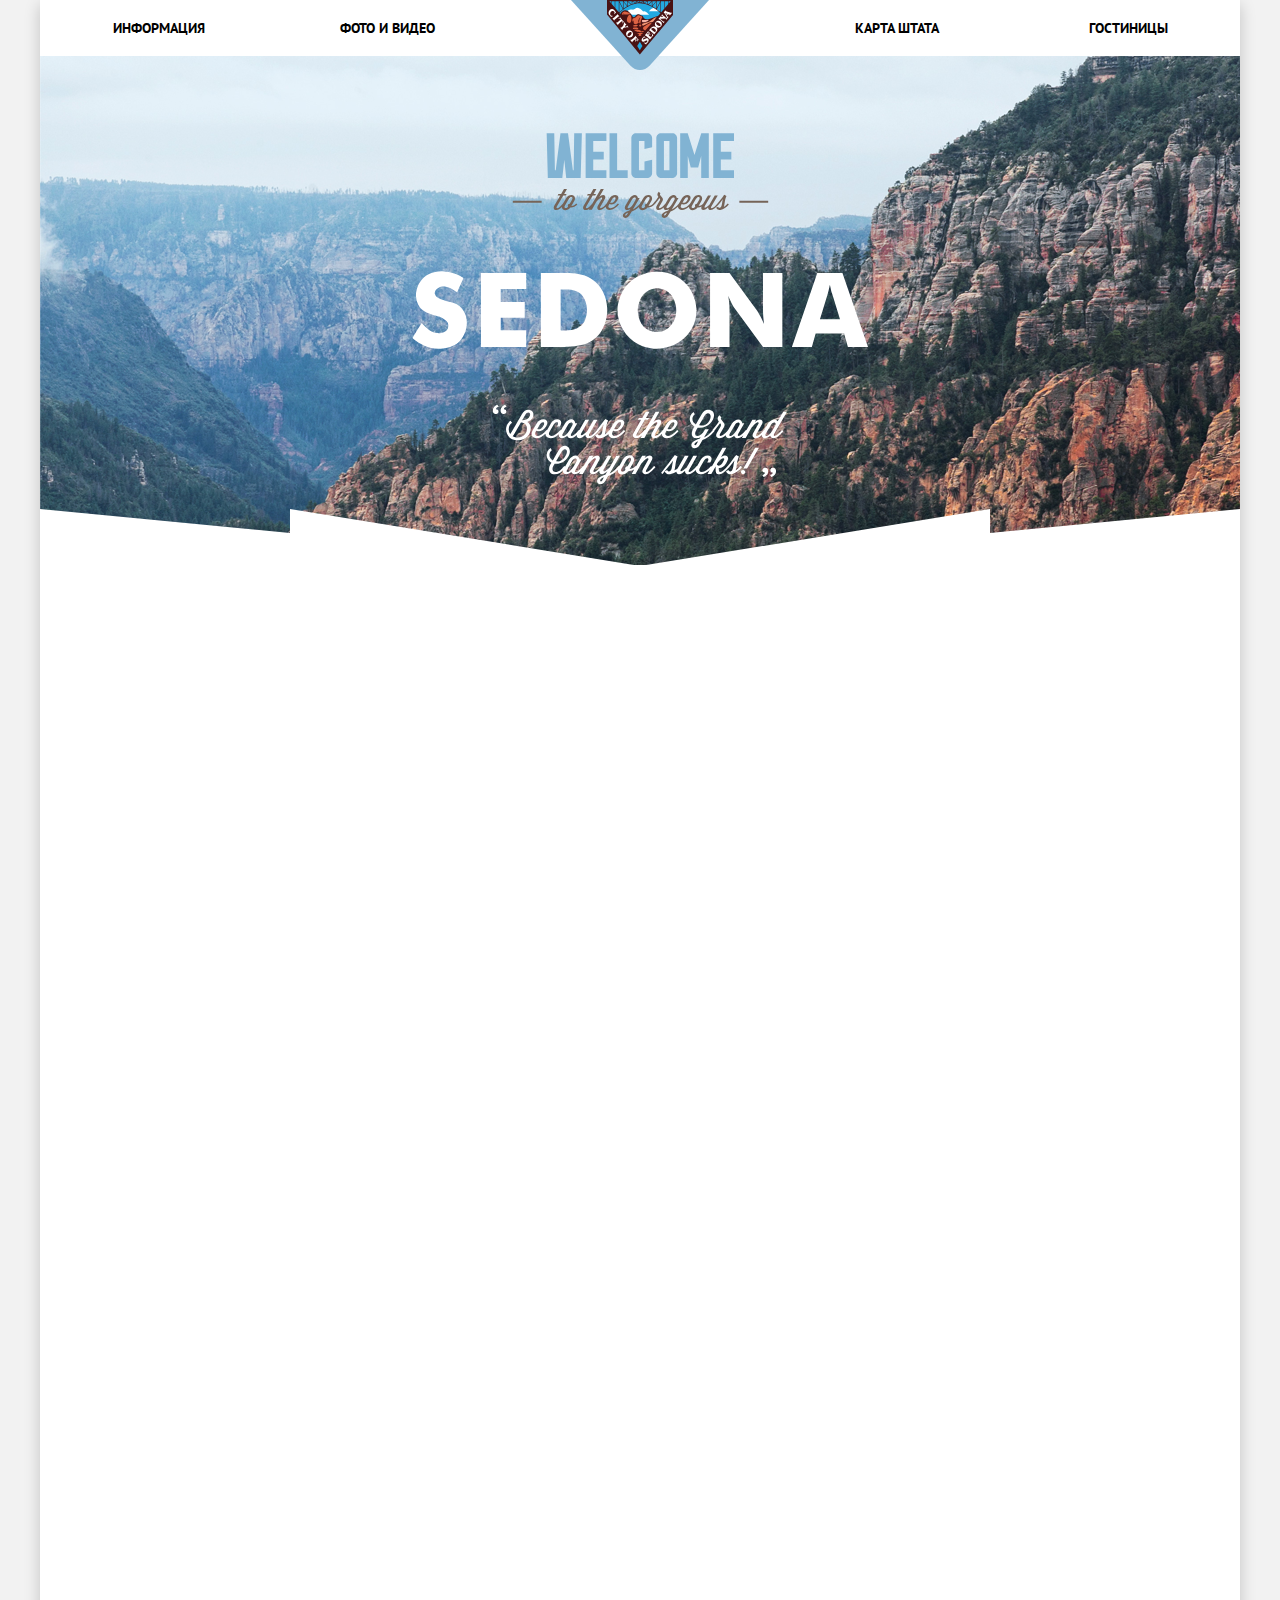
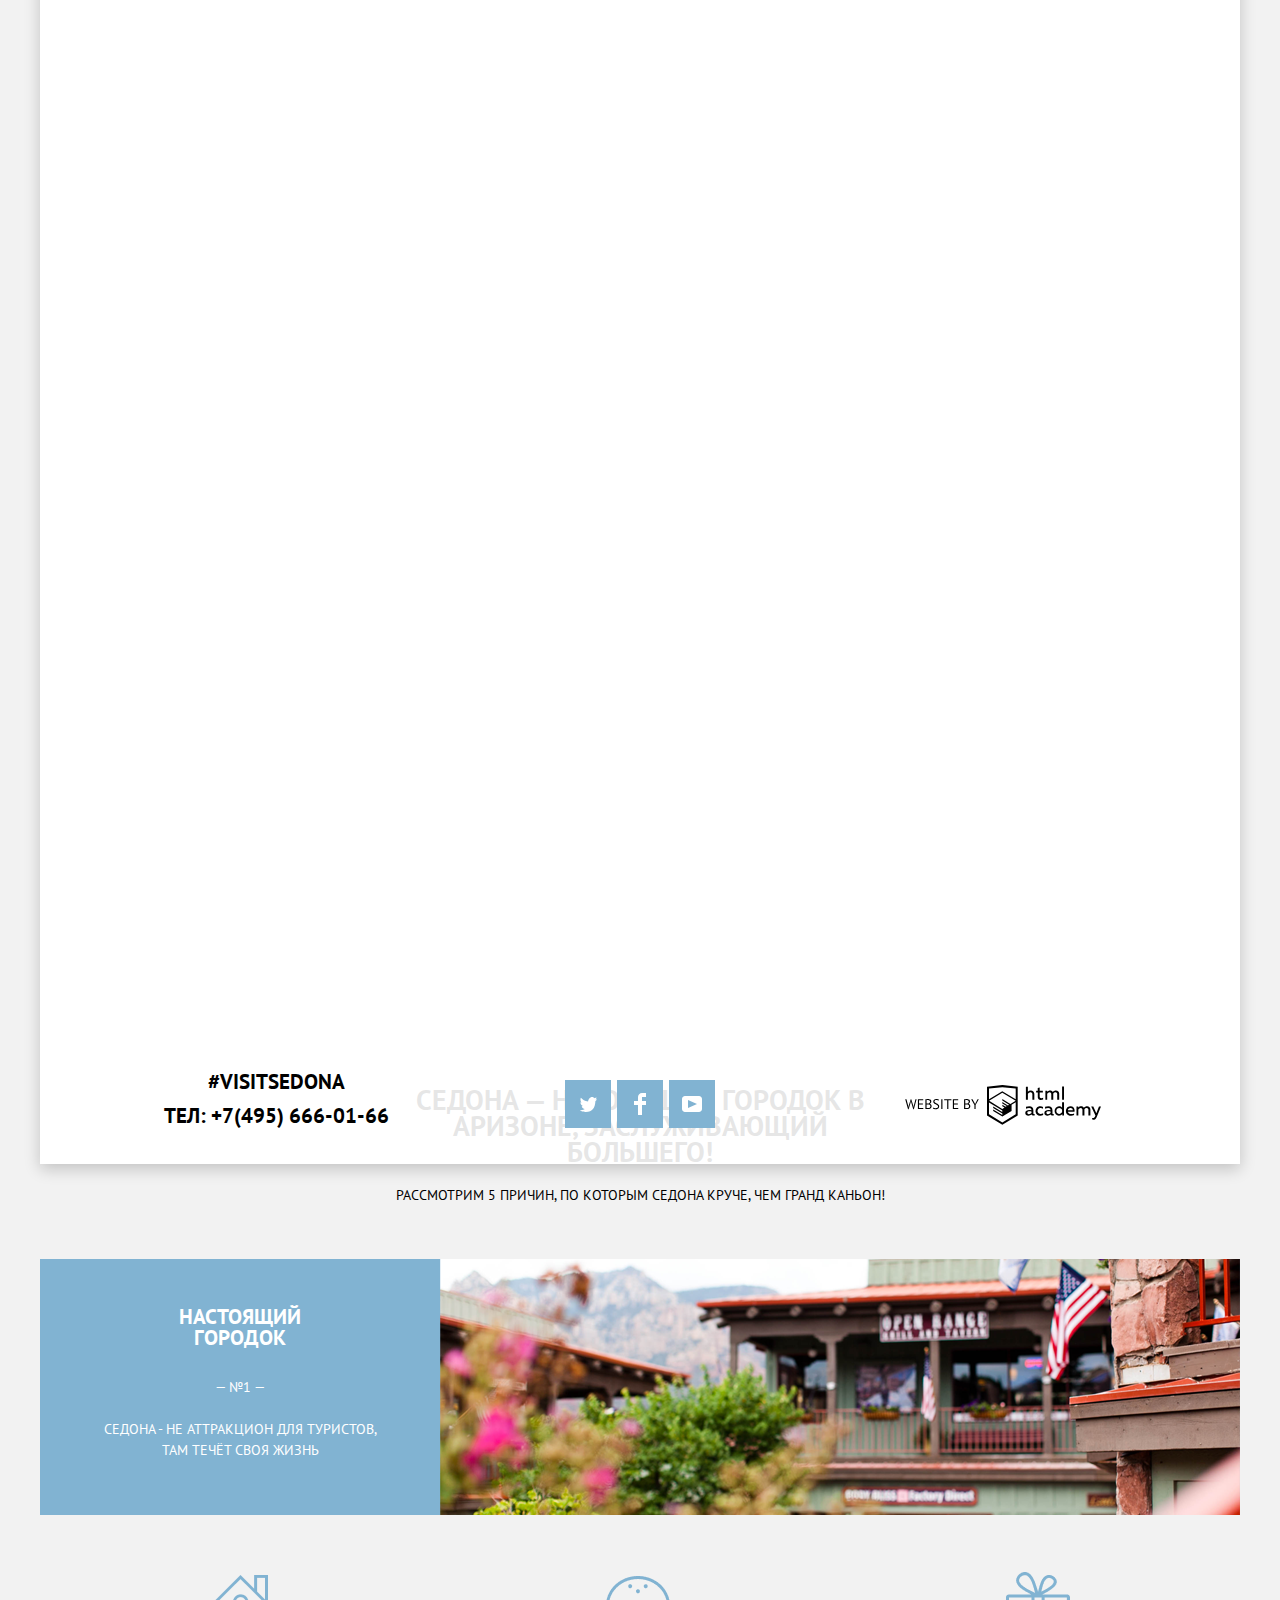
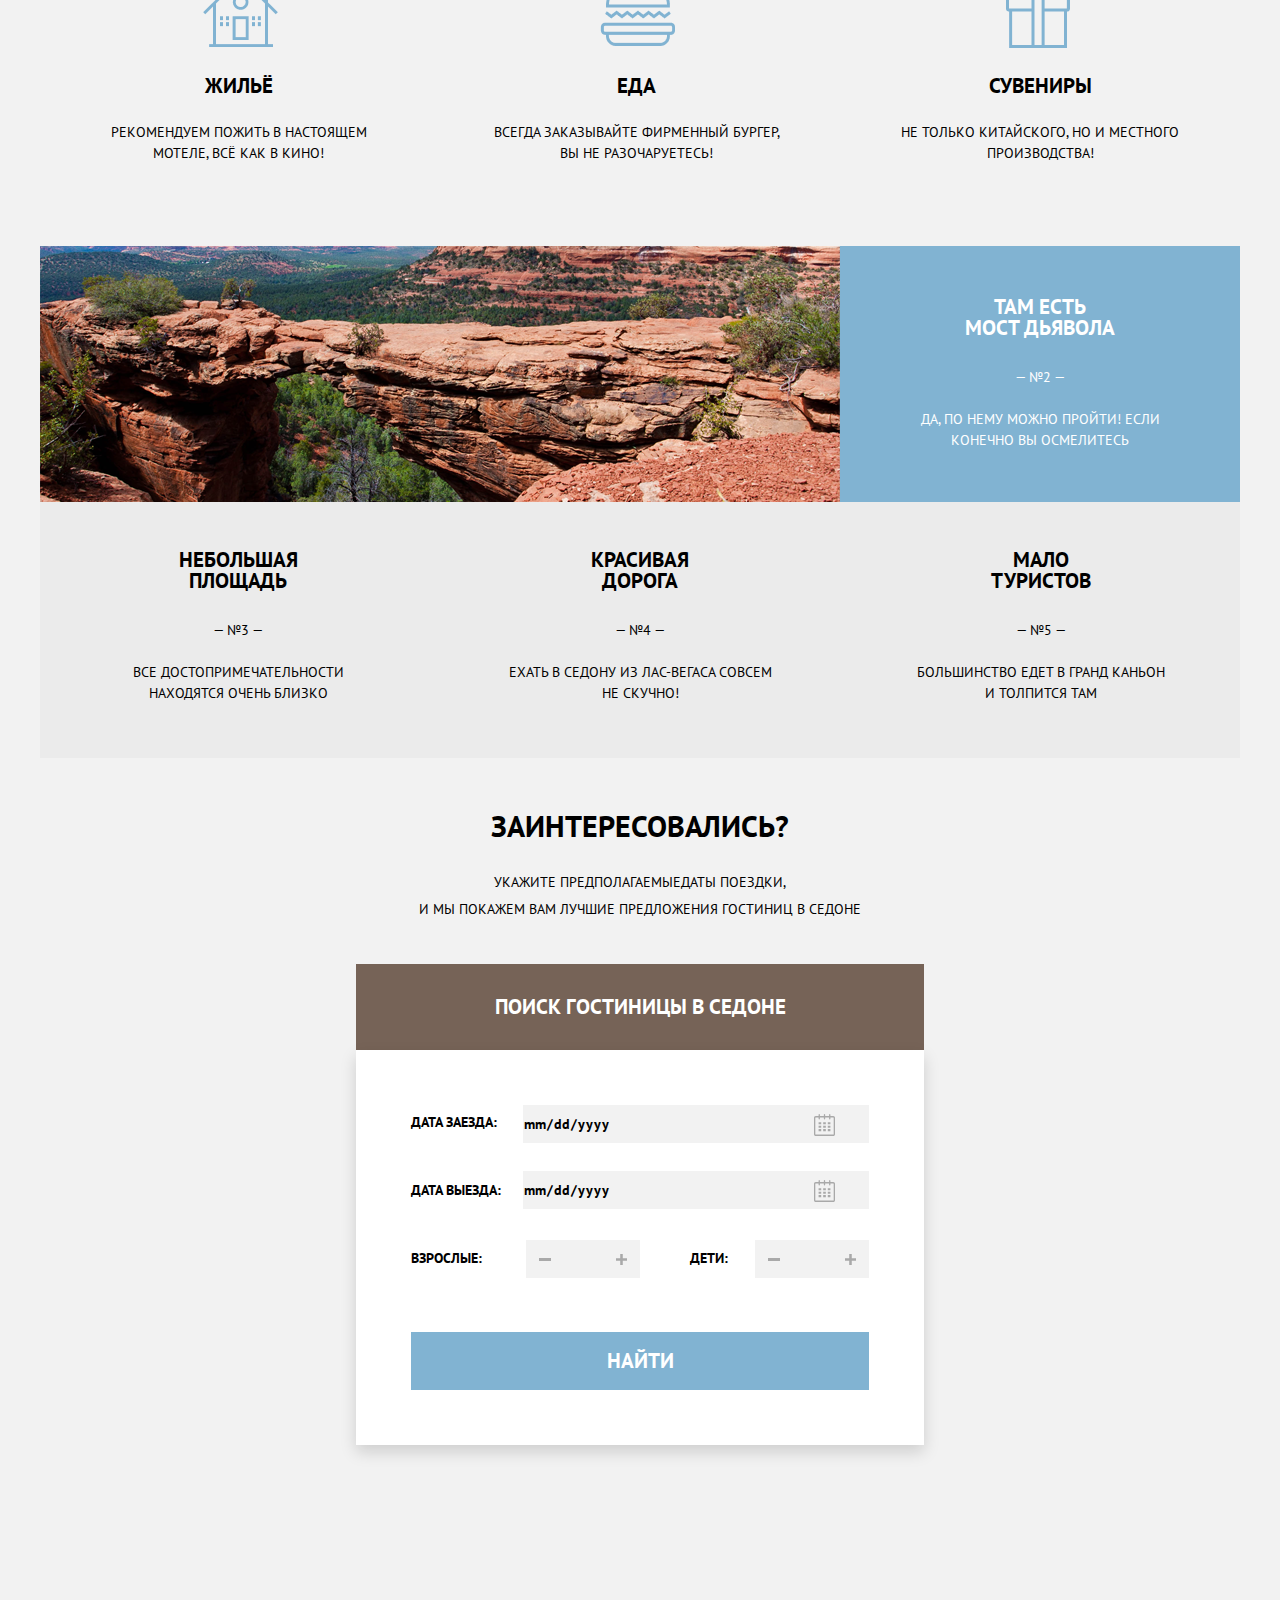
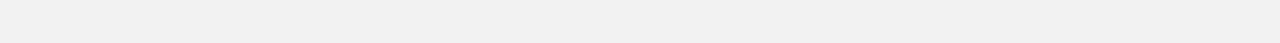
==== commit 4cab8a7e: "Form" ====
--- a/index.html
+++ b/index.html
@@ -9,27 +9,22 @@
   </head>
   <body class="page-body">
     <header class="main-header">
-      <nav class="main-menu">        
+      <nav class="main-menu">
+        <a class="main-logo" href="#">
+          <img src="img/icon/logo.svg" width="138" height="70" alt="Logo_sedona">
+        </a>        
           <ul class="main-menu-nav">
-            <a class="main-logo" href="#">
-              <img src="img/icon/logo.svg" width="138" height="70" alt="Logo_sedona">
-            </a>
             <li class="main-list-info"><a  href="#">Информация</a></li>
             <li class="main-list-photo"><a  href="#">Фото и видео</a></li>          
             <li class="main-list-map"><a  href="#">Карта штата</a></li>
-            <li class="main-list-hotels"><a  href="#">Гостиницы</a></li>
+            <li class="main-list-hotels"><a  href="hotels.html">Гостиницы</a></li>
           </ul>
       </nav>
     </header>
     <main class="container">
-      <section class="welcome">
-        <img class="welcome-img" src="img/welcome.svg" alt="Добро пожаловать в Седонну" width="456.65px" height="350.88px">
-        <!--  <svg class="BG_decorate" width="1200" height="57" viewBox="0 0 1200 57" fill="none" 
-          style="width: 1200px;
-                 height: 57px"> -->
-          <path d="M0 57V0L250 24V0L600 57L950 0V24L1200 0V57H0Z" fill="white"/>
-        </svg>
-      </section>
+      <div class="welcome">
+        <img class="welcome-img" src="img/welcome.svg" alt="Добро пожаловать в Седонну" width="457" height="351">
+      </div>
       <section class="tagline">
         <h1 class="tagline-head">Седона — небольшой городок в Аризоне, заслуживающий большего!</h1>
         <p>Рассмотрим 5 причин, по которым Седона круче, чем гранд каньон!</p>
@@ -39,7 +34,7 @@
           <h2>Настоящий городок</h2>
           <p>— №1 —<br> <br>Седона - не аттракцион для туристов, там течёт своя жизнь</p>
         </div>
-        <img class="city-img" src="img/item_photo1.png">
+        <img class="city-img" src="img/item_photo1.png" alt="Изображение города">
       </section>
       <section class="description">
         <ul class="description-list">
@@ -55,7 +50,7 @@
         </ul>
       </section>
       <section class="item-2">        
-        <img class="devil-img" src="img/item_photo2.png"> 
+        <img class="devil-img" src="img/item_photo2.png" alt="Изображение природы"> 
         <div class="devil-description">
           <h2>Там есть Мост дьявола</h2>
           <p>— №2 —<br> <br>Да, по нему можно пройти! Если конечно вы осмелитесь</p>
@@ -77,34 +72,40 @@
           </li>
         </ul>
       </section>
-      <section class="appointment">
+      <div class="appointment">
         <p class="appointment-text"><strong>Заинтересовались?</strong></p>
         <p class="appointment-text-2">
           укажите предполагаемыедаты поездки,<br>и мы покажем вам лучшие предложения гостиниц в седоне
         </p>
         <button class="open-button" onclick="openForm()">ПОИСК ГОСТИНИЦЫ В СЕДОНЕ</button>
-        <div class="form" id="inForm">
-          <form action="#" class="form-block">  
-            <label class="data1 form_elements" for="data1"><b>Дата заезда:</b></label>
-            <input class="data1_in form_elements" type="date" name="in">
-            <div class="calendar calendar-1"></div>
-            <label class="data2 form_elements" for="data2"><b>Дата выезда:</b></label>
-            <input class="data2_in form_elements" type="date" name="out">
-            <div class="calendar calendar-2"></div>
-            <label class="name1 form_elements" for="name"><b>Взрослые:</b></label>
-            <div class="minus"></div>
-            <input class="name1_in form_elements" type="number" name="people">
-            <div class="plus"></div>
-            <label class="name2 form_elements" for="name"><b>Дети:</b></label>
-            <div class="minus"></div>
-            <input class="name2_in form_elements" type="number" name="child">
-            <div class="plus"></div>
+        <div class="form form-visible" id="inForm">
+          <form action="#" class="form-block">            
+            <label class="data1 form-element" for="data1">
+              <b>Дата заезда:</b>
+              <input class="data1_in" type="date" name="in" id="data1" placeholder="24 Апреля 2017">              
+            </label>           
+            <label class="data2 form-element" for="data2">
+              <b>Дата выезда:</b>
+              <input class="data2_in" type="date" name="out" id="data2" placeholder="4 Июля 2017">
+            </label>
+            <label class="name1 form-element" for="name1">
+              <b>Взрослые:</b>
+              <input class="name1_in" type="number" name="people" id="name1">
+            </label>
+            <div class="minus minus1"></div>
+            <div class="plus plus1"></div>
+            <label class="name2 form-element" for="name2">
+              <b>Дети:</b>
+              <input class="name2_in" type="number" name="child" id="name2">
+            </label>
+            <div class="minus minus2"></div>
+            <div class="plus plus2"></div>
             <button class="send-button">Найти</button>
           </form>
         </div>
-      </section>
+      </div>
       <div class="map">
-        <iframe src="https://www.google.com/maps/embed?pb=!1m18!1m12!1m3!1d52379.41651717745!2d-111.80922546410171!3d34.86342471963245!2m3!1f0!2f0!3f0!3m2!1i1024!2i768!4f13.1!3m3!1m2!1s0x872da132f942b00d%3A0x5548c523fa6c8efd!2z0KHQtdC00L7QvdCwLCDQkNGA0LjQt9C-0L3QsCA4NjMzNiwg0KHQqNCQ!5e0!3m2!1sru!2sru!4v1600022770999!5m2!1sru!2sru" width="1199px" height="593px" frameborder="0" style="border:0;" allowfullscreen="" aria-hidden="false" tabindex="0"></iframe>
+        <iframe src="https://www.google.com/maps/embed?pb=!1m18!1m12!1m3!1d52379.41651717745!2d-111.80922546410171!3d34.86342471963245!2m3!1f0!2f0!3f0!3m2!1i1024!2i768!4f13.1!3m3!1m2!1s0x872da132f942b00d%3A0x5548c523fa6c8efd!2z0KHQtdC00L7QvdCwLCDQkNGA0LjQt9C-0L3QsCA4NjMzNiwg0KHQqNCQ!5e0!3m2!1sru!2sru!4v1600022770999!5m2!1sru!2sru" width="1200" height="588" style="border:0;" allowfullscreen="" aria-hidden="false" tabindex="0"></iframe>
       </div>
     </main>
     <footer class="main-footer">
@@ -149,6 +150,7 @@
           </div>             
         </a>
       </div>
-    </footer>     
+    </footer>
+    <script src="js/jscripts.js"></script>     
   </body>
 </html>
--- a/css/styles.css
+++ b/css/styles.css
@@ -45,8 +45,6 @@
   height: auto;
 }
 
-
-
 /* --Grids-- */
 
 .page {
@@ -86,32 +84,25 @@
   margin: 0 0 0 73px;
   background-color: var(--white);
   display: flex;
+  justify-content: space-between;
   flex-wrap: wrap;
   list-style: none;
 }
 .main-menu-nav li {
   margin-top: 15px;
 }
+
+.main-list-photo {
+  margin: 0 0 0 -285px;
+}
+
+.main-list-map {
+  margin: 0 -270px 0 0;
+}
+
 .main-logo {
-  order: 3;
-  margin-right: 147px;
-  z-index: 1;
-}
-
-.main-list-info {
-  order: 1;
-  margin-right: 134px;
-}
-.main-list-photo {
-  order: 2;
-  margin-right: 133px;
-}
-.main-list-map {
-  margin-right: 147px;
-  order: 4;
-}
-.main-list-hotels {
-  order: 5;
+  position: absolute;
+  left: calc(50% - 69px);
 }
 
 .main-menu-nav a:not([href]) {
@@ -129,7 +120,7 @@
   opacity: 0.3;
 }
 
-.main-menu-nav .activ-page{
+.main-menu-nav .activ-page {
   color: var(--esey-brown);
 }
 
@@ -147,7 +138,6 @@
 }
 
 .BG_decorate {
-  
   margin-bottom: 0px;
 }
 
@@ -165,7 +155,6 @@
   background-repeat: no-repeat;
   background-position: 0 0;
   top: 509px;
-
 }
 
 /* --------------------------------------- */
@@ -179,7 +168,7 @@
   justify-self: center;
   width: 470px;
   height: 80px;
-  
+
   line-height: 26px;
   align-items: center;
   text-align: center;
@@ -300,8 +289,6 @@
   margin-top: -104px;
 }
 
-
-
 /*-----------------------------------------*/
 .item-2 {
   display: flex;
@@ -378,22 +365,22 @@
 }
 
 /*-----------------------------------------*/
-.appointment {
-  text-align: center;
-}
 
 .appointment-text {
   margin-top: 57px;
+  text-align: center;
 }
 .appointment-text-2 {
   margin-top: 26px;
   line-height: 1.9;
+  text-align: center;
 }
 
 .appointment-text strong {
   font-weight: bold;
   font-size: 30px;
   line-height: 21px;
+  text-align: center;
 }
 
 /*-- Кнопки --*/
@@ -407,168 +394,99 @@
 .open-button {
   height: 86px;
   width: 568px;
-  margin-top: 28px;
-  margin-bottom: 473px;
   color: var(--white);
   vertical-align: middle;
   text-transform: uppercase;
   background-color: var(--esey-brown);
   border: none;
-}
-
-.open-button:hover,
-.open-button:focus,
+  margin: 28px auto 0 316px;
+}
+
+.open-button:hover {
+  background-color: var(--brown);
+}
+
 .open-button:active {
-  background-color: var(--brown);
+  background-color: var(--hard-brown);
+  color: rgba(255, 255, 255, 0.3);
 }
 
 /*-- Форма отправки --*/
 
-::-webkit-textfield-decoration-container { }
 ::-webkit-inner-spin-button {
-    -webkit-appearance: none;
+  -webkit-appearance: none;
 }
 ::-webkit-outer-spin-button {
-    -webkit-appearance: none;
-}
-
-::-webkit-datetime-edit { display: none; }
-::-webkit-datetime-edit-fields-wrapper { display: none; }
-::-webkit-datetime-edit-text { display: none; }
-::-webkit-datetime-edit-month-field { display: none; }
-::-webkit-datetime-edit-day-field { display: none; }
-::-webkit-datetime-edit-year-field { display: none; }
-::-webkit-inner-spin-button { display: none; }
-::-webkit-calendar-picker-indicator { display: none; }
+  -webkit-appearance: none;
+}
 
 .form {
-  margin-top: -473px;
-  z-index: 2;
   width: 568px;
-  position: absolute;
+  position: relative;
   margin-left: -284px;
+  margin-bottom: -396px;
   left: 50%;
+  top: 0px;
   background-color: var(--white);
+}
+
+.form-visible {
+  display: block;
+}
+
+.form-non-visible {
+  display: none;
 }
 
 .form-block {
   box-shadow: 0px 7px 15px rgba(0, 1, 1, 0.15);
   display: grid;
 
-  grid-template-columns: 114px 114px 114px 114px;
+  grid-template-columns: 229px 229px;
   grid-template-rows: 38px 38px 38px 58px;
   row-gap: 27.9px;
   padding: 55px;
   height: 285px;
 }
 
+.form-element {
+  line-height: 26px;
+  font-weight: 700;
+
+  display: flex;
+  justify-content: space-between;
+}
+
+.form-element b {
+  margin: auto 0 auto 0;
+}
+
 .data1 {
-  grid-column: 1 / 2;
+  grid-column: 1 / 3;
   grid-row: 1 / 2;
-  margin: 7px 26px 0px 0;
-}
-
-.data1_in {
-  grid-column: 2 / 5;
-  grid-row: 1 / 2;
+  margin-bottom: 4px;
 }
 
 .data2 {
-  grid-column: 1 / 2;
-  grid-row: 2 / 3;
-  margin: 10px 26px 0px 0;
-  width: 91px;
-}
-
-.calendar {
-  position: absolute;
-  width: 21px;
-  height: 23px;
-  background-image: url(../img/icon/calendar.svg);
-  background-repeat: no-repeat;
-  background-position: 0 0;
-  
-  left: 483px;
-  
-
-}
-.calendar-1 {
-  top: 62px;
-}
-
-.calendar-2 {
-  top: 129px;
-}
-
-.data2_in {
-  grid-column: 2 / 5;
+  grid-column: 1 / 3;
   grid-row: 2 / 3;
 }
 
 .name1 {
   grid-column: 1 / 2;
   grid-row: 3 / 4;
-  margin: 11px 41px 0px 0;
-}
-
-.name1_in {
+  margin-top: 3px;
+}
+
+.name2 {
   grid-column: 2 / 3;
   grid-row: 3 / 4;
-}
-
-.name2 {
-  grid-column: 3 / 4;
-  grid-row: 3 / 4;
-  margin: 11px -25px 0px 0;
-}
-
-.name2_in {
-  grid-column: 4 / 5;
-  grid-row: 3 / 4;
-}
-
-.form_elements {
-  height: 38px;
-}
-
-.form-block input {
-  font: inherit;
-  background-color: var(--esey-gray);
-  border: none;
-}
-.form-block input:hover {
-  background-color: var(--gray);
-}
-.form-block input:focus {
-  background-color: transparent;
-  border: 2px solid var(--esey-gray);
-}
-
-.plus {
-  position: relative;
-  background-image: url(../img/icon/Union.svg);
-  background-repeat: no-repeat;
-  background-position: center;
-  height: 11px;
-  width: 11px;
-
-  right: -92px;
-  top: -136px;
-}
-
-.minus {
-  position: relative;
-  background-image: url(../img/icon/minus.svg);
-  background-repeat: no-repeat;
-  background-position: center;
-  height: 3px;
-  width: 12px;
-
-  right: -129px;
-  top: -131px;
-}
-
-
+  margin-top: 3px;
+}
+
+.name2 b {
+  margin-left: 50px;
+}
 
 .send-button {
   color: var(--white);
@@ -577,27 +495,127 @@
   background-color: var(--esey-blue);
   border: none;
   height: 58px;
-  grid-column: 1 / 5;
+  grid-column: 1 / 3;
   grid-row: 4 / 5;
   margin-top: 29px;
 }
 
-.send-button:hover,
-.send-button:focus,
+.send-button:hover {
+  background-color: var(--blue);
+}
+
 .send-button:active {
-  background-color: var(--blue);
+  background-color: var(--hard-blue);
+  color: rgba(255, 255, 255, 0.3);
+}
+
+.data1_in,
+.data2_in {
+  width: 346px;
+  height: 38px;
+}
+
+.name2_in,
+.name1_in {
+  width: 38px;
+  height: 38px;
+  margin-right: 38px;
+  text-align: center;
+}
+
+::-webkit-calendar-picker-indicator {
+  position: absolute;
+  width: 21px;
+  height: 23px;
+  background-image: url(../img/icon/calendar.svg);
+  background-repeat: no-repeat;
+  background-position: 0 0;
+  cursor: pointer;
+  left: 456px;
+}
+
+::-webkit-calendar-picker-indicator:hover {
+  background-image: url(../img/icon/calendarhov.svg);
+}
+
+::-webkit-calendar-picker-indicator:active {
+  background-image: url(../img/icon/calendarAct.svg);
+}
+
+.form-element input {
+  font: inherit;
+  background-color: var(--esey-gray);
+  border: none;
+  padding: 0;
+}
+.form-element input:hover {
+  background-color: var(--gray);
+}
+.form-element input:focus {
+  background-color: var(--white);
+  border: 2px solid var(--esey-gray);
+}
+
+.plus,
+.minus {
+  position: absolute;
+  background-repeat: no-repeat;
+  background-position: center;
+  background-color: var(--esey-gray);
+  height: 38px;
+  width: 38px;
+  cursor: pointer;
+  top: 190px;
+}
+.plus {
+  background-image: url(../img/icon/Union.svg);
+  margin-left: 191px;
+}
+
+.minus {
+  background-image: url(../img/icon/minus.svg);
+  margin-left: 115px;
+}
+
+.minus2,
+.plus2 {
+  left: 284px;
+}
+
+.plus:hover {
+  background-color: var(--gray);
+  background-image: url(../img/icon/UnionHov.svg);
+}
+
+.minus:hover {
+  background-color: var(--gray);
+  background-image: url(../img/icon/minusHov.svg);
+}
+
+.plus:active {
+  background-color: var(--gray);
+  background-image: url(../img/icon/UnionAct.svg);
+}
+
+.minus:active {
+  background-color: var(--gray);
+  background-image: url(../img/icon/minusAct.svg);
 }
 
 .map {
-  position: absolute;
-  margin-top: -470px;
+  margin: 0 0 -120px 0;
+}
+
+.map iframe {
+  padding: 0;
+  margin: 0;
+}
+
+/*-- Футер --*/
+
+.main-footer {
   z-index: 1;
-}
-/*-- Футер --*/
-
-.main-footer {
   height: 120px;
-  z-index: 2;
   background: rgba(255, 255, 255, 0.9);
   color: var(--black);
   font-weight: bold;
@@ -688,10 +706,9 @@
   fill: var(--blue);
 }
 
-.footer-logo-a:checked{
+.footer-logo-a:checked {
   opacity: 0.3;
 }
-
 
 /*-----------------------*/
 /*-------HotelPage-------*/
@@ -726,17 +743,17 @@
 
 .filtr-list_1 {
   grid-column: 1 / 2;
-  margin:0 0 0 72px;
+  margin: 0 0 0 72px;
 }
 
 .filtr-list_2 {
   grid-column: 2 / 3;
-  margin:0 0 0 27px;
+  margin: 0 0 0 27px;
 }
 
 .filtr-list_3 {
   grid-column: 3 / 4;
-  margin:0 0 0 210px;
+  margin: 0 0 0 210px;
   width: 317px;
 }
 
@@ -809,10 +826,10 @@
 .range-controls .scale {
   height: 2px;
   background-color: var(--white);
-  opacity: 0.3;  
-}
-
-.range-controls  .bar {
+  opacity: 0.3;
+}
+
+.range-controls .bar {
   width: 86%;
   height: 2px;
   background-color: var(--white);
@@ -842,7 +859,7 @@
 }
 
 .prise-block-end {
-  border-left:2px solid var(--white) ;
+  border-left: 2px solid var(--white);
 }
 
 .show {
@@ -860,7 +877,6 @@
   padding-left: 36px;
   padding-right: 35px;
   margin: 15px auto 0 auto;
-
 }
 
 .show:hover {
@@ -910,8 +926,6 @@
 .sorting {
   border-bottom: 1px solid var(--gray);
 }
-
-
 
 .sorting-button {
   border-bottom: 1px dashed var(--esey-blue);
@@ -935,7 +949,7 @@
 }
 
 .arrow-block {
-  margin-top:37px;
+  margin-top: 37px;
 }
 
 .arrow-block a {
@@ -1003,7 +1017,7 @@
 .star-block {
   display: flex;
   flex-wrap: wrap;
-  justify-content: flex-end;  
+  justify-content: flex-end;
 }
 
 .star {
@@ -1047,7 +1061,7 @@
   background: var(--brown);
 }
 
-.button-about:active  {
+.button-about:active {
   background: var(--hard-blue);
   color: var(--hard-gray);
 }
@@ -1065,7 +1079,3 @@
   grid-row: 3 / 4;
   margin: 0 -5px 6px 0;
 }
-
-
-
-
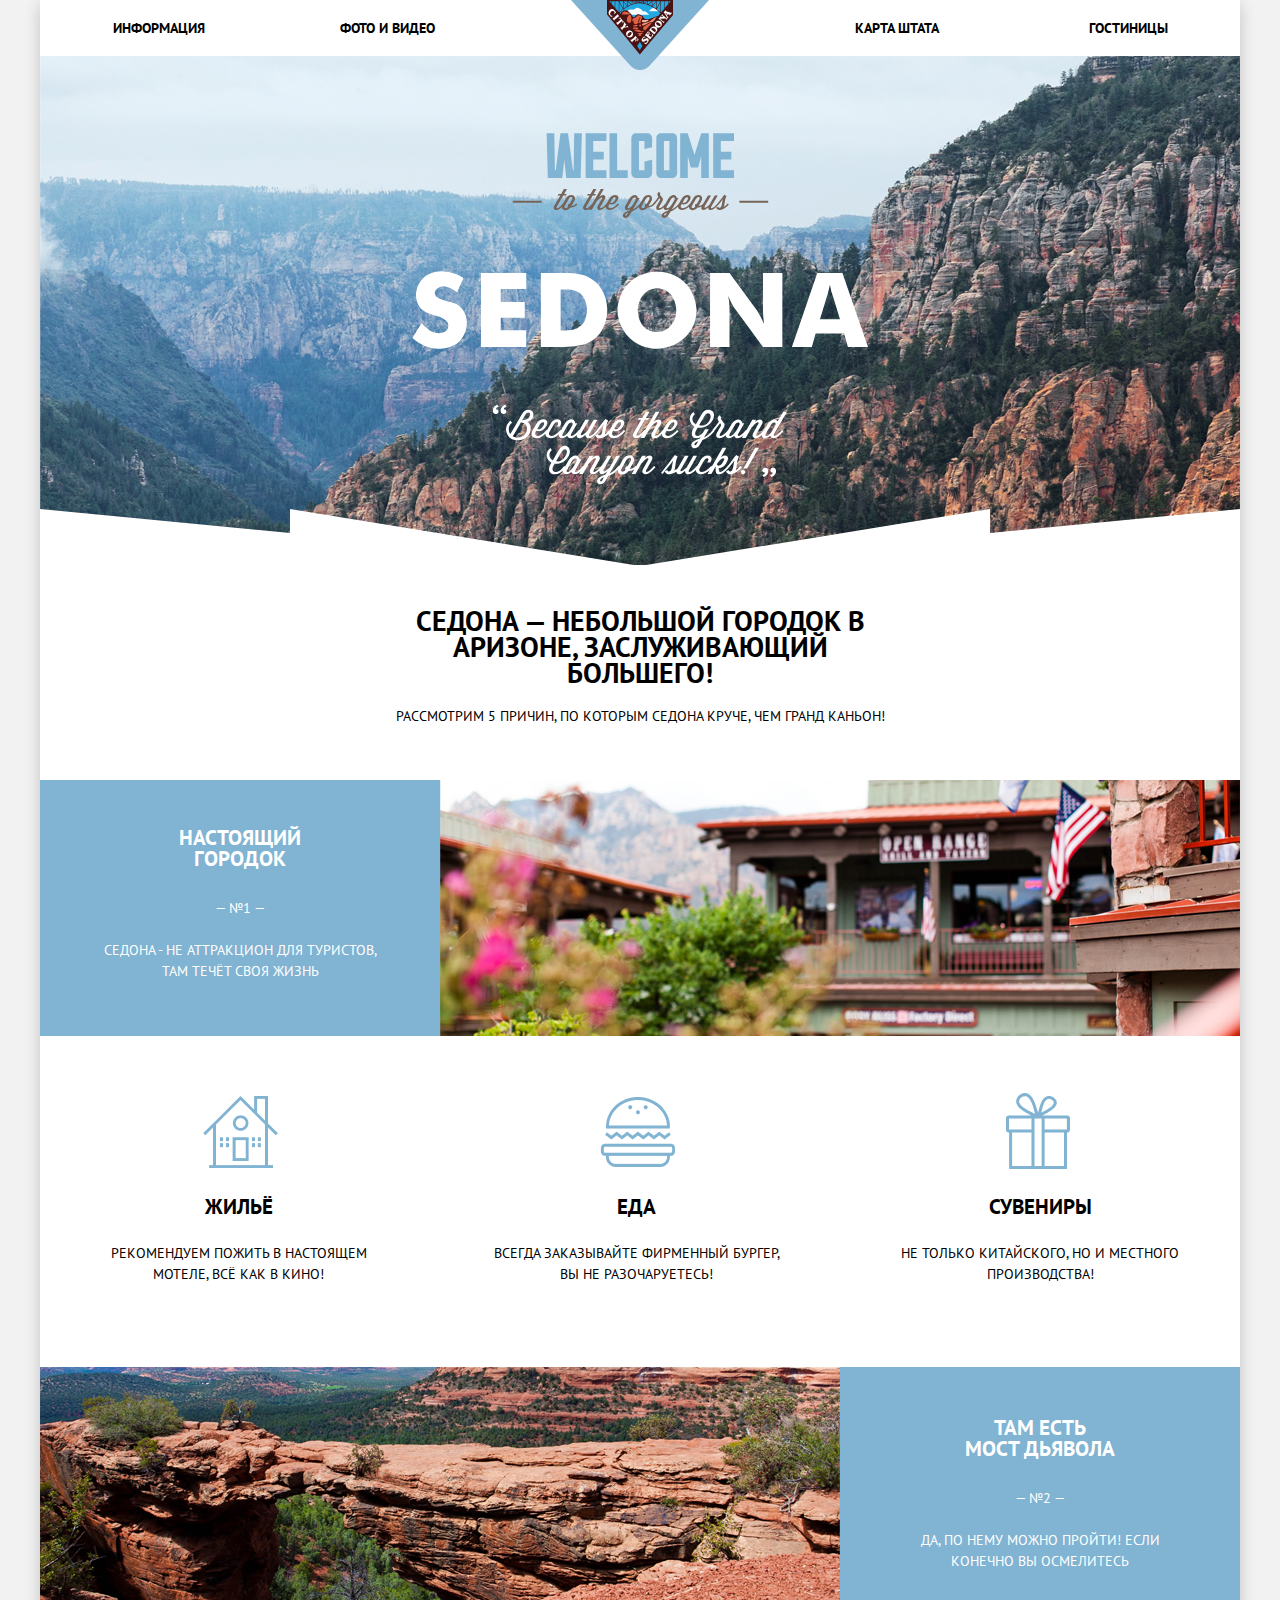
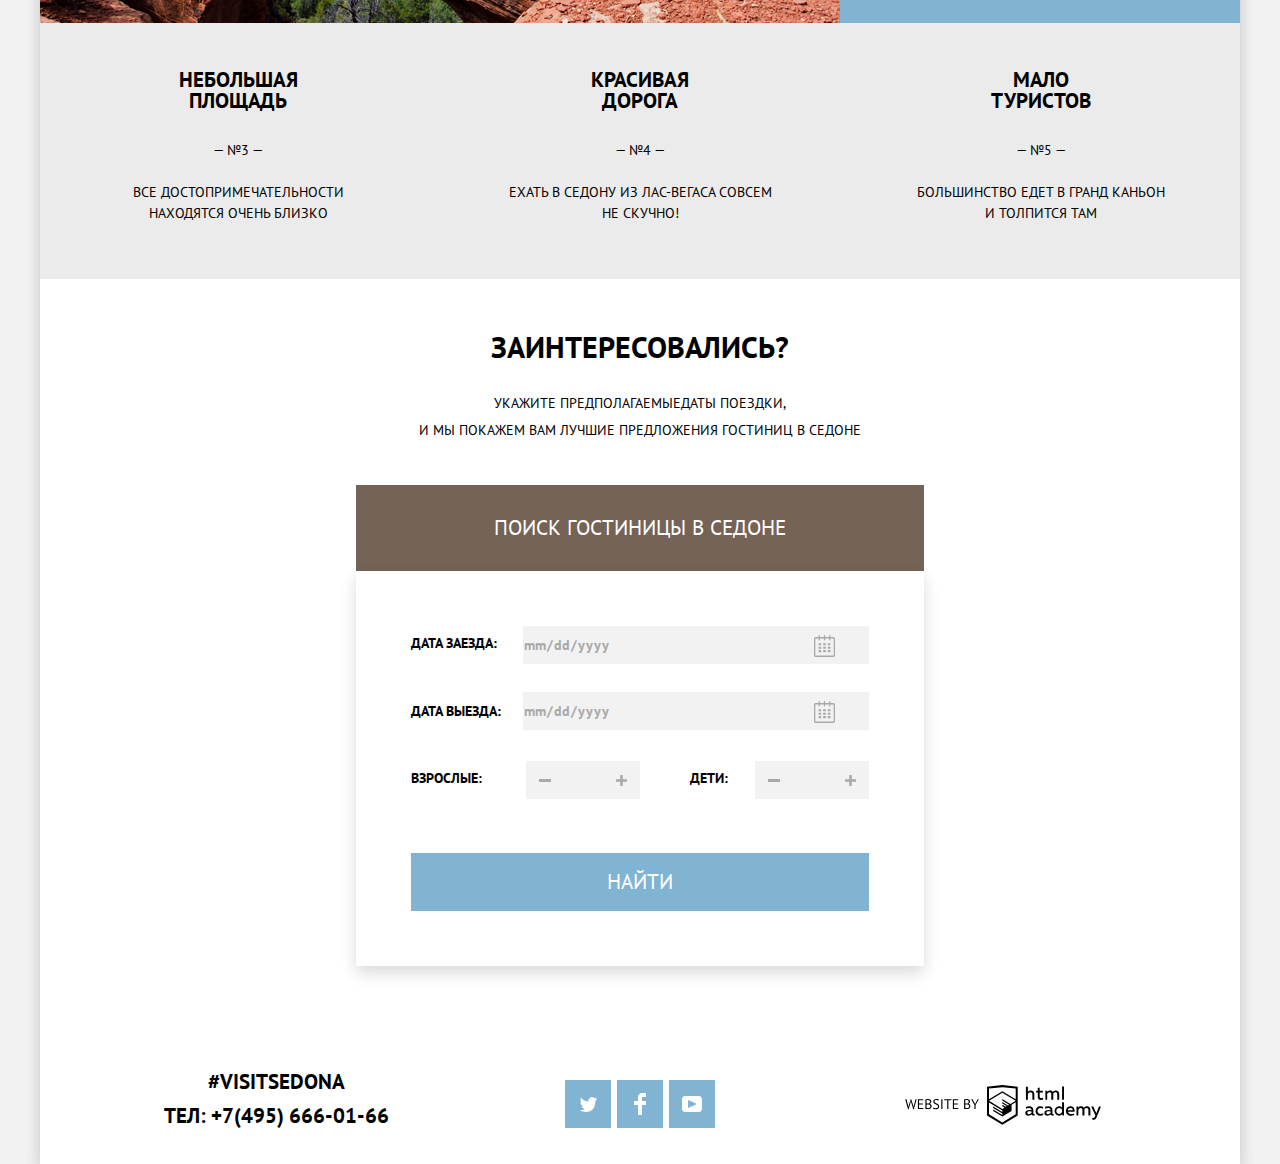
==== commit b12d7b74: "Final" ====
--- a/index.html
+++ b/index.html
@@ -5,7 +5,7 @@
     <title>HTML Academy: Седона</title>
     <link rel="stylesheet" href="https://fonts.googleapis.com/css?family=PT+Sans">
     <link rel="stylesheet" href= "normalize.css">
-    <link rel="stylesheet" href="css/styles.css">    
+    <link rel="stylesheet" href="css/styles-min.css">    
   </head>
   <body class="page-body">
     <header class="main-header">
@@ -82,24 +82,24 @@
           <form action="#" class="form-block">            
             <label class="data1 form-element" for="data1">
               <b>Дата заезда:</b>
-              <input class="data1_in" type="date" name="in" id="data1" placeholder="24 Апреля 2017">              
+              <input class="data1_in" type="date" name="in" id="data1">              
             </label>           
             <label class="data2 form-element" for="data2">
               <b>Дата выезда:</b>
-              <input class="data2_in" type="date" name="out" id="data2" placeholder="4 Июля 2017">
+              <input class="data2_in" type="date" name="out" id="data2">
             </label>
             <label class="name1 form-element" for="name1">
               <b>Взрослые:</b>
               <input class="name1_in" type="number" name="people" id="name1">
             </label>
-            <div class="minus minus1"></div>
-            <div class="plus plus1"></div>
+            <div tabindex="0" class="minus minus1"></div>
+            <div tabindex="0" class="plus plus1"></div>
             <label class="name2 form-element" for="name2">
               <b>Дети:</b>
               <input class="name2_in" type="number" name="child" id="name2">
             </label>
-            <div class="minus minus2"></div>
-            <div class="plus plus2"></div>
+            <div tabindex="0" class="minus minus2"></div>
+            <div tabindex="0" class="plus plus2"></div>
             <button class="send-button">Найти</button>
           </form>
         </div>
@@ -114,25 +114,22 @@
       </div>
       <ul class="social-list">
         <li>
-          <a class="social-button" href="#">
-            <span class="visually-hidden">Twitter</span>
-            <svg width="17" height="16" viewBox="0 0 17 16" fill="none" xmlns="http://www.w3.org/2000/svg">
+          <a class="social-button" href="#">            
+            <svg role="img" aria-label="Логотип Twitter" aria-hidden="true" focusable="false" width="17" height="16" viewBox="0 0 17 16" fill="none" xmlns="http://www.w3.org/2000/svg">
               <path d="M10.95 1.14409C12.635 0.648089 13.934 1.41409 14.527 2.32309C15.2 2.09209 15.858 1.84209 16.538 1.61509C16.5249 2.30145 16.2117 2.94761 15.681 3.38309C16.366 3.55309 16.985 2.89209 16.985 2.89209C16.816 3.89209 15.979 4.68009 15.422 4.91609C15.191 11.6661 12.247 16.1331 5.34498 15.9981H4.89898C4.48898 15.9981 0.734977 15.5381 0.000976562 14.1111C2.27198 14.3071 3.89398 13.6891 4.69398 12.9341C3.73398 12.6341 2.01498 12.4571 1.71498 9.98409C2.06398 10.0901 2.27898 10.2121 2.90498 10.1031C1.70498 9.24709 0.373977 8.53009 0.447977 6.33009C0.732977 6.65809 1.51498 6.86609 1.78798 6.80209C1.08498 6.56109 -0.182023 3.44209 0.893977 1.85009C2.71198 3.70409 4.62898 5.45609 8.04598 5.62309C8.25398 3.33009 9.18298 1.79309 10.95 1.14409Z" fill="white"/>
             </svg>
             </a>
         </li>
         <li>
           <a class="social-button" href="#">
-            <span class="visually-hidden">Facebook</span>
-            <svg width="12" height="22" viewBox="0 0 12 22" fill="none" xmlns="http://www.w3.org/2000/svg">
+            <svg role="img" aria-label="Логотип Facebook" aria-hidden="true" focusable="false" width="12" height="22" viewBox="0 0 12 22" fill="none" xmlns="http://www.w3.org/2000/svg">
               <path d="M12 4V0H8C5.79086 0 4 1.79086 4 4V8H0V12H4V22H8V12H12V8H8V4H12Z" fill="white"/>
             </svg>
           </a>
         </li>
         <li>
           <a class="social-button" href="#">
-            <span class="visually-hidden">YouToub</span>
-            <svg width="20" height="16" viewBox="0 0 20 16" fill="none" xmlns="http://www.w3.org/2000/svg">
+            <svg role="img" aria-label="Логотип YouToub" aria-hidden="true" focusable="false" width="20" height="16" viewBox="0 0 20 16" fill="none" xmlns="http://www.w3.org/2000/svg">
               <path fill-rule="evenodd" clip-rule="evenodd" d="M3 0H17C18.65 0 20 1.35 20 3V13C20 14.65 18.65 16 17 16H3C1.35 16 0 14.65 0 13V3C0 1.35 1.35 0 3 0ZM6.027 4.002V11.998L15.014 8L6.027 4.002Z" fill="white"/>
             </svg>
           </a>
@@ -141,16 +138,16 @@
       <div class="htmlacademy">
         <a class="footer-logo-a" href="https://htmlacademy.ru/intensive/htmlcss" target="_blank">
           <div class="footer-logo">
-            <svg class="footer-logo-svg" width="74" height="11" viewBox="0 0 74 11" >
+            <svg class="footer-logo-svg" aria-hidden="true" focusable="false" width="74" height="11" viewBox="0 0 74 11" >
               <path d="M3.22128 6.766L3.44528 8.39H3.45928L3.69728 6.738L5.71328 0.199999H6.27328L8.30328 6.766L8.54128 8.39H8.55528L8.80728 6.738L10.4593 0.199999H11.5933L8.86328 10.154H8.21928L6.23128 3.588L5.97928 2.104H5.90928L5.65728 3.602L3.66928 10.154H3.02528L0.225281 0.199999H1.45728L3.22128 6.766ZM12.897 0.199999H18.231V1.236H14.059V4.442H17.881V5.478H14.059V8.964H18.301V10H12.897V0.199999ZM26.3109 2.44C26.3109 2.67333 26.2736 2.91133 26.1989 3.154C26.1242 3.39667 26.0122 3.62533 25.8629 3.84C25.7136 4.04533 25.5222 4.22733 25.2889 4.386C25.0556 4.54467 24.7802 4.666 24.4629 4.75V4.806C24.7429 4.85267 25.0089 4.932 25.2609 5.044C25.5222 5.156 25.7509 5.31 25.9469 5.506C26.1429 5.702 26.3016 5.94 26.4229 6.22C26.5442 6.5 26.6049 6.83133 26.6049 7.214C26.6049 7.718 26.4976 8.15667 26.2829 8.53C26.0776 8.894 25.8022 9.19267 25.4569 9.426C25.1209 9.65933 24.7336 9.832 24.2949 9.944C23.8562 10.056 23.4082 10.112 22.9509 10.112C22.7922 10.112 22.6056 10.112 22.3909 10.112C22.1762 10.112 21.9522 10.1027 21.7189 10.084C21.4856 10.0747 21.2522 10.056 21.0189 10.028C20.7856 10.0093 20.5802 9.97667 20.4029 9.93V0.284C20.7482 0.228 21.1496 0.181333 21.6069 0.143999C22.0642 0.106666 22.5636 0.0879999 23.1049 0.0879999C23.4689 0.0879999 23.8376 0.120666 24.2109 0.186C24.5936 0.241999 24.9389 0.358666 25.2469 0.535999C25.5549 0.703999 25.8069 0.942 26.0029 1.25C26.2082 1.558 26.3109 1.95467 26.3109 2.44ZM23.0629 9.104C23.3616 9.104 23.6509 9.07133 23.9309 9.006C24.2109 8.93133 24.4582 8.81933 24.6729 8.67C24.8876 8.51133 25.0556 8.32 25.1769 8.096C25.3076 7.872 25.3729 7.606 25.3729 7.298C25.3729 6.91533 25.2936 6.60733 25.1349 6.374C24.9856 6.14067 24.7849 5.95867 24.5329 5.828C24.2902 5.69733 24.0149 5.60867 23.7069 5.562C23.3989 5.51533 23.0909 5.492 22.7829 5.492H21.5649V9.006C21.6302 9.02467 21.7236 9.03867 21.8449 9.048C21.9662 9.05733 22.0969 9.06667 22.2369 9.076C22.3769 9.08533 22.5216 9.09467 22.6709 9.104C22.8202 9.104 22.9509 9.104 23.0629 9.104ZM22.2929 4.512C22.4516 4.512 22.6429 4.50733 22.8669 4.498C23.0909 4.48867 23.2776 4.47467 23.4269 4.456C23.6509 4.38133 23.8609 4.29267 24.0569 4.19C24.2529 4.078 24.4256 3.952 24.5749 3.812C24.7336 3.66267 24.8549 3.49467 24.9389 3.308C25.0322 3.112 25.0789 2.902 25.0789 2.678C25.0789 2.37 25.0182 2.118 24.8969 1.922C24.7849 1.71667 24.6309 1.55333 24.4349 1.432C24.2389 1.31067 24.0149 1.22667 23.7629 1.18C23.5109 1.124 23.2542 1.096 22.9929 1.096C22.6849 1.096 22.4002 1.10533 22.1389 1.124C21.8869 1.13333 21.6956 1.152 21.5649 1.18V4.512H22.2929ZM33.0027 7.508C33.0027 7.116 32.886 6.79867 32.6527 6.556C32.4193 6.304 32.1253 6.08467 31.7707 5.898C31.4253 5.702 31.0473 5.52 30.6367 5.352C30.226 5.184 29.8433 4.98333 29.4887 4.75C29.1433 4.50733 28.854 4.21333 28.6207 3.868C28.3873 3.51333 28.2707 3.06533 28.2707 2.524C28.2707 1.75867 28.5367 1.152 29.0687 0.704C29.6007 0.256 30.3567 0.0319998 31.3367 0.0319998C31.906 0.0319998 32.424 0.0739998 32.8907 0.158C33.3573 0.242 33.7213 0.349333 33.9827 0.48L33.6327 1.502C33.418 1.39933 33.1007 1.30133 32.6807 1.208C32.27 1.11467 31.8033 1.068 31.2807 1.068C30.6647 1.068 30.2027 1.208 29.8947 1.488C29.5867 1.75867 29.4327 2.08067 29.4327 2.454C29.4327 2.818 29.5493 3.12133 29.7827 3.364C30.016 3.60667 30.3053 3.826 30.6507 4.022C31.0053 4.20867 31.388 4.39533 31.7987 4.582C32.2093 4.76867 32.5873 4.988 32.9327 5.24C33.2873 5.48267 33.5813 5.77667 33.8147 6.122C34.048 6.46733 34.1647 6.89667 34.1647 7.41C34.1647 7.83 34.09 8.208 33.9407 8.544C33.7913 8.88 33.572 9.16933 33.2827 9.412C32.9933 9.65467 32.6433 9.84133 32.2327 9.972C31.822 10.1027 31.3553 10.168 30.8327 10.168C30.1327 10.168 29.554 10.112 29.0967 10C28.6393 9.89733 28.2847 9.78067 28.0327 9.65L28.4247 8.6C28.6393 8.72133 28.9567 8.84267 29.3767 8.964C29.7967 9.076 30.268 9.132 30.7907 9.132C31.0987 9.132 31.388 9.104 31.6587 9.048C31.9293 8.98267 32.1627 8.88467 32.3587 8.754C32.5547 8.614 32.7087 8.44133 32.8207 8.236C32.942 8.03067 33.0027 7.788 33.0027 7.508ZM36.2822 0.199999H37.4442V10H36.2822V0.199999ZM46.4184 1.236H43.3664V10H42.2044V1.236H39.1524V0.199999H46.4184V1.236ZM47.856 0.199999H53.19V1.236H49.018V4.442H52.84V5.478H49.018V8.964H53.26V10H47.856V0.199999ZM65.0023 2.44C65.0023 2.67333 64.965 2.91133 64.8903 3.154C64.8156 3.39667 64.7036 3.62533 64.5543 3.84C64.405 4.04533 64.2136 4.22733 63.9803 4.386C63.747 4.54467 63.4716 4.666 63.1543 4.75V4.806C63.4343 4.85267 63.7003 4.932 63.9523 5.044C64.2136 5.156 64.4423 5.31 64.6383 5.506C64.8343 5.702 64.993 5.94 65.1143 6.22C65.2356 6.5 65.2963 6.83133 65.2963 7.214C65.2963 7.718 65.189 8.15667 64.9743 8.53C64.769 8.894 64.4936 9.19267 64.1483 9.426C63.8123 9.65933 63.425 9.832 62.9863 9.944C62.5476 10.056 62.0996 10.112 61.6423 10.112C61.4836 10.112 61.297 10.112 61.0823 10.112C60.8676 10.112 60.6436 10.1027 60.4103 10.084C60.177 10.0747 59.9436 10.056 59.7103 10.028C59.477 10.0093 59.2716 9.97667 59.0943 9.93V0.284C59.4396 0.228 59.841 0.181333 60.2983 0.143999C60.7556 0.106666 61.255 0.0879999 61.7963 0.0879999C62.1603 0.0879999 62.529 0.120666 62.9023 0.186C63.285 0.241999 63.6303 0.358666 63.9383 0.535999C64.2463 0.703999 64.4983 0.942 64.6943 1.25C64.8996 1.558 65.0023 1.95467 65.0023 2.44ZM61.7543 9.104C62.053 9.104 62.3423 9.07133 62.6223 9.006C62.9023 8.93133 63.1496 8.81933 63.3643 8.67C63.579 8.51133 63.747 8.32 63.8683 8.096C63.999 7.872 64.0643 7.606 64.0643 7.298C64.0643 6.91533 63.985 6.60733 63.8263 6.374C63.677 6.14067 63.4763 5.95867 63.2243 5.828C62.9816 5.69733 62.7063 5.60867 62.3983 5.562C62.0903 5.51533 61.7823 5.492 61.4743 5.492H60.2563V9.006C60.3216 9.02467 60.415 9.03867 60.5363 9.048C60.6576 9.05733 60.7883 9.06667 60.9283 9.076C61.0683 9.08533 61.213 9.09467 61.3623 9.104C61.5116 9.104 61.6423 9.104 61.7543 9.104ZM60.9843 4.512C61.143 4.512 61.3343 4.50733 61.5583 4.498C61.7823 4.48867 61.969 4.47467 62.1183 4.456C62.3423 4.38133 62.5523 4.29267 62.7483 4.19C62.9443 4.078 63.117 3.952 63.2663 3.812C63.425 3.66267 63.5463 3.49467 63.6303 3.308C63.7236 3.112 63.7703 2.902 63.7703 2.678C63.7703 2.37 63.7096 2.118 63.5883 1.922C63.4763 1.71667 63.3223 1.55333 63.1263 1.432C62.9303 1.31067 62.7063 1.22667 62.4543 1.18C62.2023 1.124 61.9456 1.096 61.6843 1.096C61.3763 1.096 61.0916 1.10533 60.8303 1.124C60.5783 1.13333 60.387 1.152 60.2563 1.18V4.512H60.9843ZM69.4261 6.108L66.1921 0.199999H67.5501L69.8461 4.484L70.0841 5.338H70.0981L70.3501 4.456L72.5481 0.199999H73.7941L70.5881 6.094V10H69.4261V6.108Z" />
             </svg> 
-            <svg class="footer-logo-svg" width="115" height="41" viewBox="0 0 115 41">
+            <svg class="footer-logo-svg" aria-hidden="true" focusable="false"  width="115" height="41" viewBox="0 0 115 41">
               <path fill-rule="evenodd" clip-rule="evenodd" d="M15.5197 1.05737H15.3509L0 2.71895V31.4945L15.3509 40.8382L30.7018 31.4945V2.71895L15.5197 1.05737ZM77.0183 2.62185H75.0876V15.7311H77.0183V2.62185ZM40.8619 2.63264V7.76843C41.6131 6.9864 42.6386 6.5436 43.7105 6.53843C44.6823 6.47908 45.6329 6.84495 46.3253 7.54479C47.0177 8.24462 47.3866 9.21244 47.3399 10.2068V15.7634H45.367V10.4658C45.4231 9.94897 45.2754 9.43059 44.9566 9.02553C44.6377 8.62047 44.174 8.36218 43.6683 8.3079H43.3518C42.3456 8.36979 41.4321 8.9295 40.9041 9.80764V15.7634H38.8995V2.63264H40.8619ZM77.0183 31.4837H75.2775V30.0595C74.4828 31.1353 73.23 31.7538 71.9119 31.7211C69.4751 31.5528 67.5825 29.4822 67.5825 26.9845C67.5825 24.4867 69.4751 22.4162 71.9119 22.2479C73.1195 22.2052 74.2818 22.7203 75.0771 23.6505V18.3205H77.0183V31.4837ZM47.0656 30.0595C47.263 30.0515 47.4583 30.0152 47.6459 29.9516V31.3866C47.2482 31.5404 46.826 31.6172 46.4009 31.6132C45.6482 31.6769 44.9394 31.2429 44.639 30.5342C43.7036 31.31 42.5302 31.7227 41.3261 31.6995C39.733 31.6995 38.256 30.804 38.256 28.9482C38.256 26.65 40.3661 25.9379 42.1702 25.9379C42.9402 25.9505 43.707 26.0408 44.4596 26.2076V25.884C44.4596 24.805 43.6578 23.9742 42.1491 23.9742C41.0585 23.9764 39.9804 24.2116 38.9839 24.6647V22.8305C40.0678 22.451 41.204 22.2506 42.3495 22.2371C44.8394 22.2371 46.3693 23.4455 46.3693 26.1753V29.4121C46.3546 29.5668 46.401 29.721 46.4981 29.8406C46.5951 29.9601 46.7349 30.035 46.8862 30.0487H47.0656V30.0595ZM40.2711 28.8403C40.298 29.229 40.4761 29.5905 40.7655 29.844C41.055 30.0974 41.4317 30.2217 41.8115 30.189H41.9275C42.8819 30.1906 43.7973 29.8022 44.4702 29.11V27.5779C43.842 27.4414 43.2026 27.3655 42.5605 27.3513C41.5055 27.3513 40.2817 27.7074 40.2817 28.8403H40.2711ZM56.0229 22.9384C55.1962 22.4632 54.2596 22.2246 53.3115 22.2479H52.9422C51.7332 22.2873 50.5891 22.8166 49.7619 23.7192C48.9347 24.6218 48.4923 25.8236 48.5321 27.06V27.5024C48.6957 30.0004 50.805 31.8921 53.2482 31.7318C54.2519 31.7555 55.2477 31.5452 56.1601 31.1168V29.2718C55.3769 29.7215 54.4945 29.9591 53.5963 29.9624C52.5199 30.0288 51.4963 29.4793 50.9385 28.5356C50.3806 27.5918 50.3806 26.4095 50.9385 25.4658C51.4963 24.522 52.5199 23.9725 53.5963 24.039C54.461 24.0357 55.3066 24.2989 56.0229 24.7942V22.9384ZM66.1514 30.0595C66.3488 30.0515 66.5441 30.0152 66.7317 29.9516V31.3866C66.334 31.5404 65.9118 31.6172 65.4867 31.6132C64.734 31.6769 64.0252 31.2429 63.7248 30.5342C62.7894 31.31 61.616 31.7227 60.4119 31.6995C58.8188 31.6995 57.3417 30.804 57.3417 28.9482C57.3417 26.65 59.4518 25.9379 61.256 25.9379C62.0259 25.9505 62.7928 26.0408 63.5454 26.2076V25.884C63.5454 24.805 62.7436 23.9742 61.2349 23.9742C60.1443 23.9764 59.0662 24.2116 58.0697 24.6647V22.8305C59.1536 22.451 60.2897 22.2506 61.4353 22.2371C63.9252 22.2371 65.455 23.4455 65.455 26.1753V29.4121C65.4404 29.5668 65.4868 29.721 65.5838 29.8406C65.6809 29.9601 65.8207 30.035 65.972 30.0487H66.1514V30.0595ZM59.855 29.8481C59.5632 29.5943 59.3837 29.2311 59.3569 28.8403H59.378C59.378 27.7074 60.5385 27.3513 61.6569 27.3513C62.299 27.3655 62.9383 27.4414 63.5665 27.5779V29.11C62.8937 29.8022 61.9782 30.1906 61.0239 30.189H60.9078C60.5263 30.2247 60.1469 30.1019 59.855 29.8481ZM69.3271 26.9305C69.3271 25.2859 70.6308 23.9526 72.239 23.9526L72.2601 24.0066C73.4742 24.0066 74.5742 24.7382 75.0665 25.8732V28.0311C74.5856 29.1871 73.4673 29.9296 72.239 29.9084C70.6308 29.9084 69.3271 28.5752 69.3271 26.9305ZM83.3486 22.2479C86.8408 22.2479 88.0541 25.1395 87.4844 27.7397H80.922C81.1436 29.3582 82.6839 30.0163 84.2876 30.0163C85.2509 30.0196 86.2027 29.8021 87.0729 29.3797V31.1061C86.0736 31.5421 84.9939 31.7519 83.9078 31.7211C81.2385 31.7211 78.8963 30.189 78.8963 26.9521C78.8362 25.7502 79.2482 24.5736 80.0408 23.6841C80.8334 22.7945 81.9408 22.2658 83.1165 22.2155H83.3486V22.2479ZM80.8693 26.1753C80.9704 24.8237 82.1216 23.8104 83.4436 23.9095H83.4858C84.1064 23.8531 84.7196 24.08 85.1612 24.5295C85.6028 24.979 85.8275 25.6051 85.7752 26.24H80.8693V26.1753ZM89.489 31.4621V22.4961H91.2298V23.575C91.9777 22.7197 93.041 22.2229 94.1628 22.2047C95.2951 22.1328 96.3712 22.7163 96.9482 23.7153C97.7407 22.8335 98.8477 22.3161 100.018 22.2803C100.952 22.2327 101.859 22.6011 102.507 23.2901C103.154 23.9792 103.478 24.9213 103.394 25.8732V31.4837H101.39V25.9271C101.437 25.4734 101.306 25.0191 101.024 24.6647C100.743 24.3104 100.336 24.0852 99.8917 24.039H99.6174C98.7512 24.0941 97.9525 24.536 97.4335 25.2474V31.4837H95.4289V25.9271C95.4728 25.47 95.3357 25.0139 95.0481 24.6611C94.7606 24.3082 94.3467 24.088 93.8991 24.0497H93.6881C92.7466 24.1344 91.8915 24.6449 91.3564 25.4416V31.5161H89.5312L89.489 31.4621ZM113.977 22.4745H111.972L109.324 29.2718L106.306 22.4853H104.196L108.417 31.5484L108.237 32.0016C107.72 33.3611 107.003 34.0516 106.053 34.0516C105.75 34.0548 105.447 34.0112 105.156 33.9221V35.6161C105.536 35.7125 105.926 35.7632 106.317 35.7671C107.646 35.7671 108.902 35.0226 109.851 32.6813L113.977 22.4745ZM52.689 6.78658V3.54974L50.7266 4.01369V6.73264H49.144V8.49132H50.7899V12.9905C50.7231 13.817 51.0244 14.6301 51.61 15.2038C52.1955 15.7775 53.0028 16.0505 53.8073 15.9468C54.5996 15.9535 55.3875 15.8259 56.139 15.5692V13.8429C55.5727 14.0781 54.9672 14.199 54.356 14.199C53.2165 14.199 52.689 13.8105 52.689 12.6237V8.5129H55.8541V6.78658H52.689ZM58.3862 15.7526V6.75421H60.1376V7.83316C60.8811 6.97655 61.9403 6.476 63.0601 6.45211C64.1624 6.38099 65.2146 6.93142 65.8032 7.88711C66.5958 7.00534 67.7028 6.48794 68.8734 6.45211C69.8138 6.41462 70.7233 6.79859 71.364 7.50353C72.0046 8.20846 72.3126 9.16418 72.2073 10.1205V15.7418H70.2028V10.1853C70.2499 9.73151 70.1184 9.27721 69.8373 8.92287C69.5561 8.56853 69.1485 8.34334 68.7046 8.29711H68.4619C67.5957 8.35228 66.797 8.7942 66.278 9.50553V15.7418H64.2734V10.1853C64.3206 9.73151 64.1891 9.27721 63.9079 8.92287C63.6268 8.56853 63.2191 8.34334 62.7752 8.29711H62.5326C61.5911 8.38181 60.736 8.89229 60.2009 9.68895V15.7634H58.3862V15.7526ZM28.6972 30.3033L28.7078 30.2968L28.6972 30.3184V30.3033ZM28.6972 18.3205V30.3033L15.3509 38.4321L2.00459 30.3184V18.5147L15.2876 26.6068V28.0311L6.18257 22.5284V23.9418L15.3404 29.5632V31.0629L6.19312 25.4955V26.9521L15.3509 32.5734L24.5826 26.9197V20.8129L28.6972 18.3205ZM28.7078 16.7776L25.0362 18.9355L23.3482 20.0145L15.3087 15.0837V16.4971L22.156 20.7266L22.0083 20.8237L20.9532 21.4063L15.2876 17.9537V19.3995L19.761 22.1184L18.706 22.8413L15.3298 20.7913V22.2047L17.5454 23.5426L15.2982 24.9021L2.11009 16.864L15.3087 8.72869L28.7078 16.7776ZM15.2876 7.27211L28.7078 15.3534V4.56395L15.3615 3.12895L2.01514 4.56395V15.3534L15.2876 7.27211Z" />
             </svg>            
           </div>             
         </a>
       </div>
     </footer>
-    <script src="js/jscripts.js"></script>     
+    <script src="js/jscripts-min.js"></script>     
   </body>
 </html>
--- a/css/styles-min.css
+++ b/css/styles-min.css
@@ -0,0 +1 @@
+@-webkit-keyframes shake{0%,to{-webkit-transform:translateX(0);transform:translateX(0)}10%,30%,50%,70%,90%{-webkit-transform:translateX(-10px);transform:translateX(-10px)}20%,40%,60%,80%{-webkit-transform:translateX(10px);transform:translateX(10px)}}@keyframes shake{0%,to{-webkit-transform:translateX(0);transform:translateX(0)}10%,30%,50%,70%,90%{-webkit-transform:translateX(-10px);transform:translateX(-10px)}20%,40%,60%,80%{-webkit-transform:translateX(10px);transform:translateX(10px)}}:root{--esey-blue: #81b3d2;--blue: #669ec0;--hard-blue: #5496bd;--esey-gray: #f2f2f2;--gray: #ebebeb;--hard-gray: #a9a9a9;--html-gray: #888888;--esey-brown: #766357;--brown: #604e43;--hard-brown: #503e33;--black: #000000;--white: #ffffff}a,body{color:var(--black)}body{min-width:960px;margin:0;padding:0;font-family:PT Sans,"Arial",sans-serif;font-size:14px;line-height:21px;font-weight:400;text-transform:uppercase;background-color:var(--white);background-position:top center;background-repeat:no-repeat}a{text-decoration:none}img{max-width:100%;height:auto}.page{height:100%;background-color:var(--esey-gray)}.page-body{min-height:100%;display:grid;grid-template-rows:min-content 1fr min-content;align-content:start;width:1200px;margin:auto;box-shadow:0 5px 15px rgba(0,1,1,.2)}.main-menu,.main-menu-nav{display:flex;flex-wrap:wrap}.main-menu{height:56px;background-color:transparent}.main-menu-nav{font-weight:700;font-size:14px;line-height:26px;color:var(--black);width:1055px;padding:0;margin:0 0 0 73px;background-color:var(--white);justify-content:space-between;list-style:none}.main-menu-nav li{margin-top:15px}.main-list-photo{margin:0 0 0 -285px}.main-list-map{margin:0 -270px 0 0}.main-logo{position:absolute;left:calc(50% - 69px)}.main-menu-nav a:not([href]){background-color:var(--basic-black)}.main-menu-nav a{color:var(--black)}.main-menu-nav a:hover{color:var(--esey-blue)}.main-menu-nav a:active,.social-button:active path{opacity:.3}.main-menu-nav .activ-page{color:var(--esey-brown)}.welcome,.welcome::before{width:1200px;background-repeat:no-repeat}.welcome{background-image:url(../img/BG_mainpage.png);min-height:509px;display:grid;grid-template-rows:1fr min-content;align-content:start}.BG_decorate{margin-bottom:0}.welcome-img{justify-self:center;margin-top:77.35px}.welcome::before{content:"";position:absolute;height:57px;background-image:url(../img/bottom.svg);background-position:0 0;top:509px}.tagline{display:grid;grid-template-rows:min-content min-content}.tagline-head{justify-self:center;width:470px;height:80px;line-height:26px;align-items:center;text-align:center;margin-top:42.5px;margin-bottom:18.5px}.tagline p{margin:0;justify-self:center}.item-1{display:flex;flex-wrap:wrap;margin-top:53px;color:var(--white);background-color:var(--esey-blue);background-position:center,0 0;background-repeat:no-repeat,repeat}.city-description{flex-grow:1;width:400px;height:256px}.city-description h2,.description-blocks h3{font-weight:700;font-size:21px;line-height:21px}.city-description h2{width:122px;margin-top:47px}.city-description p{width:300px;margin-top:29px}.city-img{flex-grow:2}.description{height:244px;padding-top:84px}.description-list{margin:0 0 0 10px;padding:0;display:flex;flex-wrap:wrap;justify-content:space-around;list-style:none}.description-block-2{margin-left:6px}.description-blocks{text-align:center;margin-top:55px;margin-bottom:82px}.description-blocks h3{margin-bottom:26px}.description-block-1 h3::after,.description-block-2 h3::after,.description-block-3 h3::after{content:" ";position:absolute;background-image:url(../img/icon/home.png);background-repeat:no-repeat;background-position:center;width:75px;height:72px;margin-left:-70px;margin-top:-100px}.description-block-2 h3::after,.description-block-3 h3::after{background-image:url(../img/icon/eat.png);margin-left:-56px}.description-block-3 h3::after{background-image:url(../img/icon/box.png);height:77px;margin-left:-91px;margin-top:-104px}.item-2{display:flex;flex-wrap:wrap;margin-top:3px;color:var(--white);background-color:var(--esey-blue);background-position:center,0 0;background-repeat:no-repeat,repeat}.devil-img{flex-grow:2}.devil-description{flex-grow:1;width:400px;height:256px}.city-description h2,.city-description p,.item-2 h2,.item-2 p{text-align:center;margin-left:auto;margin-right:auto}.item-2 h2{width:150px;margin-top:50px;font-weight:700;font-size:21px;line-height:21px}.item-2 p{width:305px;margin-top:29px}.item-3-4-5{display:grid;color:var(--black);background-color:var(--gray);height:256px}.item-3-4-5_list{display:flex;flex-wrap:wrap;margin:-18px -40px 0 0;padding:0 42px 0 20px;justify-content:space-around;list-style:none}.item-3-4-5_list li{text-align:center;margin-top:47px;margin-bottom:54px}.item-3-4-5_list li:nth-child(2){margin-left:20px}.appointment-text strong,.item-3-4-5 h2,button{font-weight:700;font-size:21px;line-height:21px}.item-3-4-5 p{margin-top:29px}.appointment-text{margin-top:57px;text-align:center}.appointment-text-2{margin-top:26px;line-height:1.9;text-align:center}.appointment-text strong,button{font-size:30px;text-align:center}button{font:inherit;font-size:21px;line-height:26px}.open-button{height:86px;width:568px;color:var(--white);vertical-align:middle;text-transform:uppercase;background-color:var(--esey-brown);border:0;margin:28px auto 0 316px}.open-button:hover{background-color:var(--brown)}.open-button:active{background-color:var(--hard-brown);color:rgba(255,255,255,.3)}input::-webkit-inner-spin-button,input::-webkit-outer-spin-button{-webkit-appearance:none}input[type=number]{-moz-appearance:textfield}.form{width:568px;position:relative;margin-left:-284px;margin-bottom:-396px;left:50%;top:0;background-color:var(--white)}.form-visible{display:block}.form-non-visible{display:none}.form-error{-webkit-animation:shake .6s;animation:shake .6s}.form-block{box-shadow:0 7px 15px rgba(0,1,1,.15);display:grid;grid-template-columns:229px 229px;grid-template-rows:38px 38px 38px 58px;row-gap:27.9px;padding:55px;height:285px}.form-element{line-height:26px;font-weight:700;display:flex;justify-content:space-between}.form-element b{margin:auto 0}.data1,.data2{grid-column:1/3}.data1{grid-row:1/2;margin-bottom:4px}.data2{grid-row:2/3}.name1,.name2{grid-column:1/2;grid-row:3/4;margin-top:3px}.name2{grid-column:2/3}.name2 b{margin-left:50px}.send-button{color:var(--white);vertical-align:middle;text-transform:uppercase;background-color:var(--esey-blue);border:0;height:58px;grid-column:1/3;grid-row:4/5;margin-top:29px}.send-button:hover{background-color:var(--blue)}.send-button:active{background-color:var(--hard-blue);color:rgba(255,255,255,.3)}.data1_in,.data2_in{width:346px;height:38px;color:var(--hard-gray)}.name1_in,.name2_in{width:38px;height:38px;margin-right:38px;text-align:center}::-webkit-calendar-picker-indicator{position:absolute;width:21px;height:23px;background-image:url(../img/icon/calendar.svg);background-repeat:no-repeat;background-position:0 0;cursor:pointer;left:456px}::-webkit-calendar-picker-indicator:hover{background-image:url(../img/icon/calendarhov.svg)}::-webkit-calendar-picker-indicator:active{background-image:url(../img/icon/calendarAct.svg)}.form-element input{font:inherit;background-color:var(--esey-gray);border:0;padding:0}.form-element input:hover{background-color:var(--gray)}.form-element input:focus{background-color:var(--white);border:2px solid var(--esey-gray)}.minus,.plus{position:absolute;background-repeat:no-repeat;background-position:center;background-color:var(--esey-gray);height:38px;width:38px;cursor:pointer;top:190px}.plus{background-image:url(../img/icon/Union.svg);margin-left:191px}.minus{background-image:url(../img/icon/minus.svg);margin-left:115px}.minus2,.plus2{left:284px}.plus:hover{background-color:var(--gray);background-image:url(../img/icon/UnionHov.svg)}.minus:active,.minus:hover,.plus:active{background-color:var(--gray);background-image:url(../img/icon/minusHov.svg)}.minus:active,.plus:active{background-image:url(../img/icon/UnionAct.svg)}.minus:active{background-image:url(../img/icon/minusAct.svg)}.map{margin:0 0 -120px}.main-footer ul,.map iframe{padding:0;margin:0}.main-footer{z-index:1;height:120px;background:rgba(255,255,255,.9);color:var(--black);font-weight:700;font-size:21px;line-height:26px;display:grid;grid-template-columns:1fr 1fr 1fr}.contact{text-align:center;margin:0 0 0 73px;line-height:34px}.social-list{list-style:none;display:flex;flex-wrap:wrap;justify-content:center}.social-list li{margin:auto 3px}.htmlacademy{margin:0 73px 0 0}.footer-logo,.htmlacademy{display:flex;justify-content:center;align-items:center}.footer-logo-svg{margin:4px}.main-footer ul{list-style:none}.social-button{background-color:var(--esey-blue);color:inherit;height:48px;width:46px;display:flex;flex-wrap:wrap;align-items:center;justify-content:center}.social-button:hover{background-color:var(--blue)}.social-button:active{background-color:var(--hard-blue)}.visually-hidden{position:absolute;width:1px;height:1px;margin:-1px;border:0;padding:0;white-space:nowrap;clip-path:inset(100%);clip:rect(0 0 0 0);overflow:hidden}.arrow path:hover,.footer-logo-svg path{fill:var(--black)}.footer-logo-a:hover .footer-logo .footer-logo-svg path{fill:var(--blue)}.footer-logo-a:checked{opacity:.3}.hotel-hidden{visibility:hidden;height:0;margin:-14px;padding:0}.filtr{height:217px;width:1200px;color:var(--white);background-color:var(--blue);background-image:url(../img/BG-hotelspage.png);background-position:0 0;background-repeat:no-repeat;background-size:100%;margin-top:-23px}.filters-form-style{display:grid;grid-template-columns:300px 300px 600px;margin-top:36.5px}.filtr-list_1{grid-column:1/2;margin:0 0 0 72px}.filtr-list_2{grid-column:2/3;margin:0 0 0 27px}.filtr-list_3{grid-column:3/4;margin:0 0 0 210px;width:317px}.filtr-list-hidden{font-weight:700;font-size:16px;margin:26.5px 0 24.5px}.option{display:block;margin-bottom:25px}.check{padding-left:40px}.check-input{position:absolute;appearance:none}.check-box{position:absolute;margin-left:-40px;width:27px;height:23px;background-image:url(../img/icon/checkbox-off.svg);background-repeat:no-repeat}.check-input:checked+.check-box{background-image:url(../img/icon/checkbox-on.svg);background-repeat:no-repeat}.check-list{margin:0}.prise-block-form{border:2px solid var(--white);box-sizing:border-box;border-radius:2px;height:36px;display:flex;align-items:center;justify-content:space-between;margin-top:-14px}.prise-block-end,.prise-block-start{width:48%;height:20px;display:inline-block;background:0 0;border:0;text-align:center;color:var(--white)}.range-controls{position:relative;height:20px;padding-top:20px}.range-controls .scale{height:2px;background-color:rgba(255,255,255,.3)}.range-controls .bar{width:85%;height:2px;background-color:var(--white)}.range-controls .toggle{position:absolute;top:11px;left:0;width:19px;height:19px;background-image:url(../img/icon/filter-button.svg);padding:0}.range-controls .toggle:hover{transform:scale(1.3)}.range-controls .toggle-min{left:0}.range-controls .toggle-max{left:253px}.prise-block-end{border-left:2px solid var(--white)}.show{display:block;font-weight:400;color:var(--white);background:0 0;border:2px solid var(--white);box-sizing:border-box;border-radius:2px;height:36px;width:137px;font-size:14px;line-height:21px;text-transform:uppercase;padding-left:36px;padding-right:35px;margin:15px 97px 0 auto}.show:hover{color:var(--black);background:var(--white)}.sorting,.sorting-list{display:flex;flex-wrap:wrap}.sorting{padding:0 73px;font-size:12px;line-height:18px;justify-content:space-between}.sorting-list{margin:0;padding:0;list-style:none;justify-content:space-around}.sorting-text{margin:0 39px 0 0;padding:0}.sorting-list li{display:block;margin-top:31px;margin-bottom:31px}.found{margin-top:-2px;margin-right:47px;font-weight:700;font-size:21px;line-height:26px}.sorting{border-bottom:1px solid var(--gray)}.sorting-button{border-bottom:1px dashed var(--esey-blue);color:var(--esey-brown);margin-right:33px}.hotel-name-list a:hover,.sorting-button:hover{color:var(--esey-blue)}.sorting-button:focus{color:var(--black)}.active{pointer-events:none;cursor:default;color:var(--esey-blue);border-bottom:none}.arrow-block{margin-top:37px}.arrow-block a{margin:0 0 0 8px}.arrow path:focus{fill:var(--esey-blue)}.active-arrow path{fill:var(--esey-blue)}.list-block{border-bottom:1px solid var(--gray)}.block-hotel{list-style:none;display:grid;grid-template-columns:max-content 1fr max-content;margin:30px 73px;padding:0;height:90px}.hotel-name-list{display:grid;grid-template-columns:110px 142px;column-gap:6px;margin-left:29px}.hotel-name-list a{font-weight:700;font-size:21px;line-height:26px;grid-column:1/3;margin:-6px 0 -12px}.hotel-name-list a:active{opacity:.3}.rating-list{display:grid;grid-template-rows:min-content 1fr min-content}.star-block{display:flex;flex-wrap:wrap;justify-content:flex-end}.star{margin-left:5px}.button-hotels{vertical-align:middle;text-transform:uppercase;font-weight:700;height:27px;padding:3px 16px 3px 17px;margin-top:-5px;font-style:normal;font-size:14px;line-height:21px}.button-about{background:var(--esey-blue);color:var(--white);border:0}.button-checked{background:var(--esey-brown);color:var(--white);border:0}.button-about:hover{background:var(--blue)}.button-checked:hover{background:var(--brown)}.button-about:active{background:var(--hard-blue);color:var(--hard-gray)}.button-checked:active{background:var(--hard-brown);color:var(--hard-gray)}.rating{background:var(--esey-gray);width:110px;text-align:center;padding:3px;grid-row:3/4;margin:0 -5px 6px 0}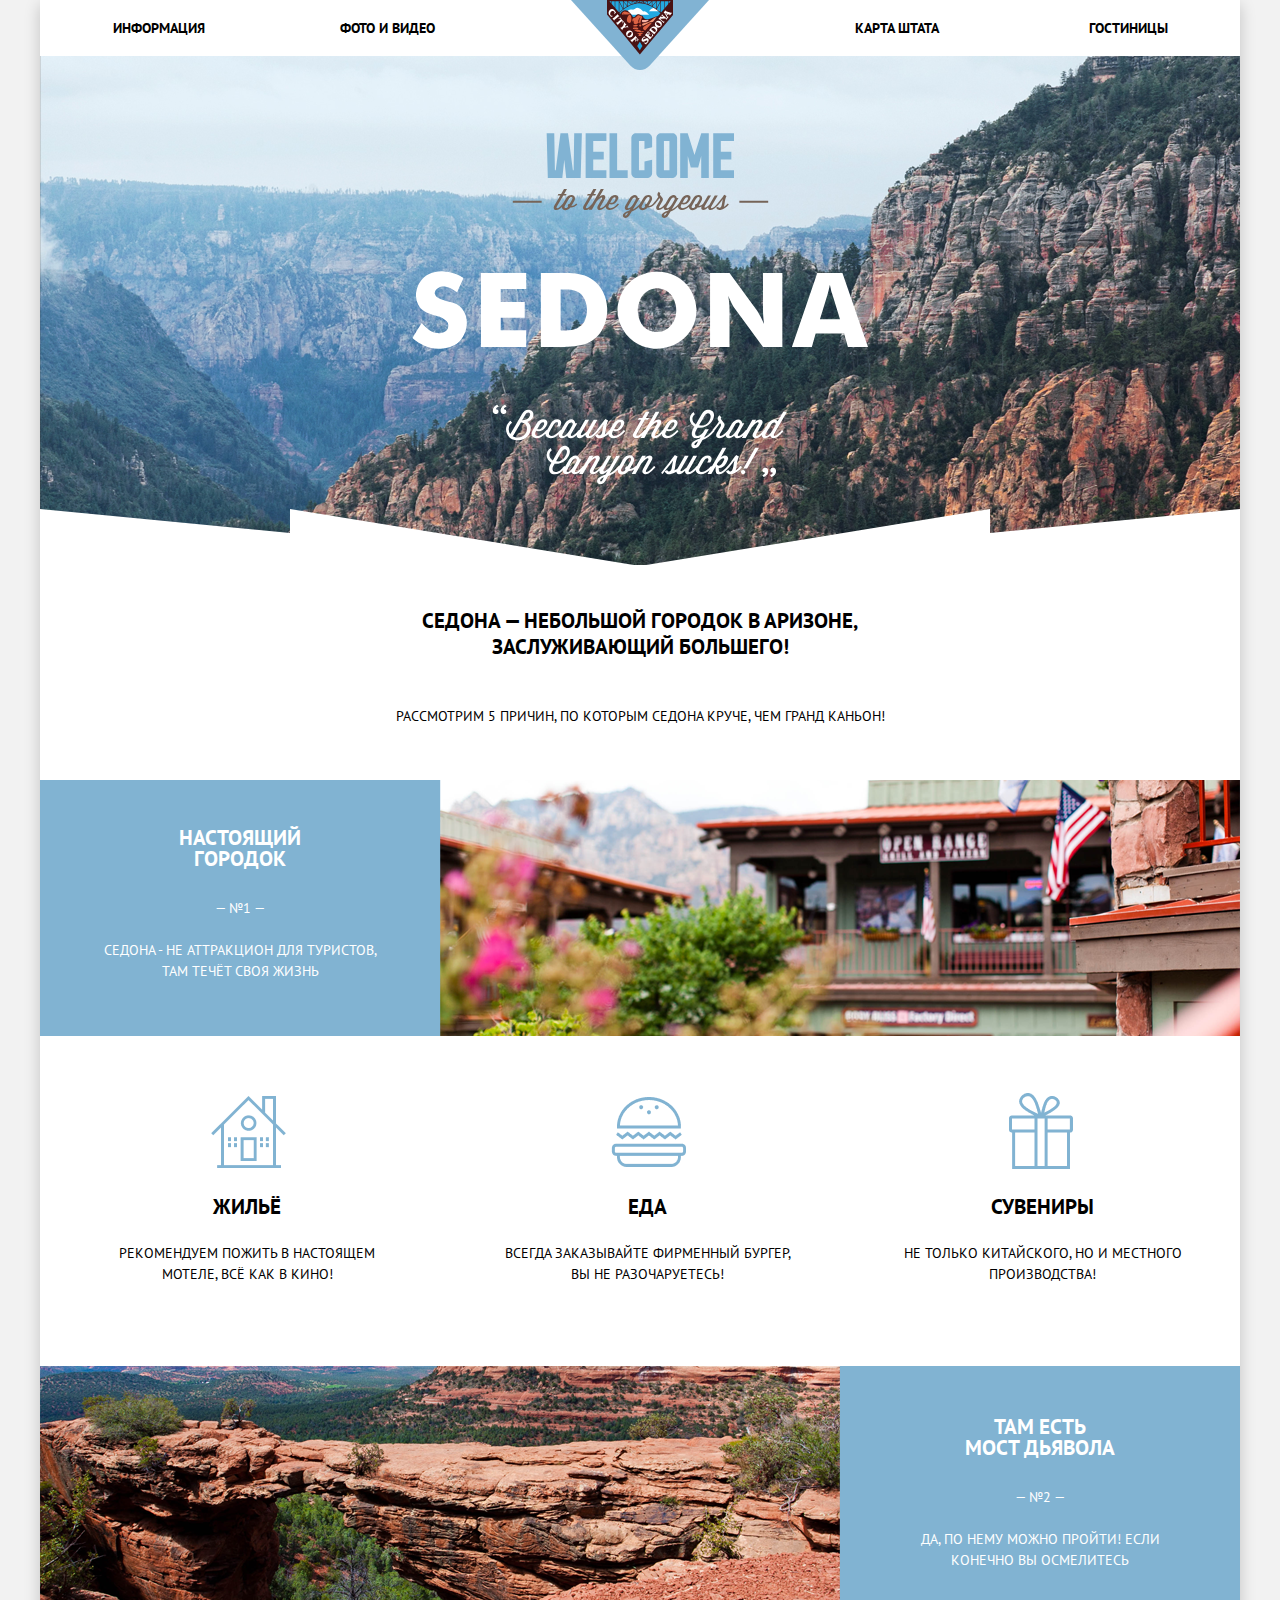
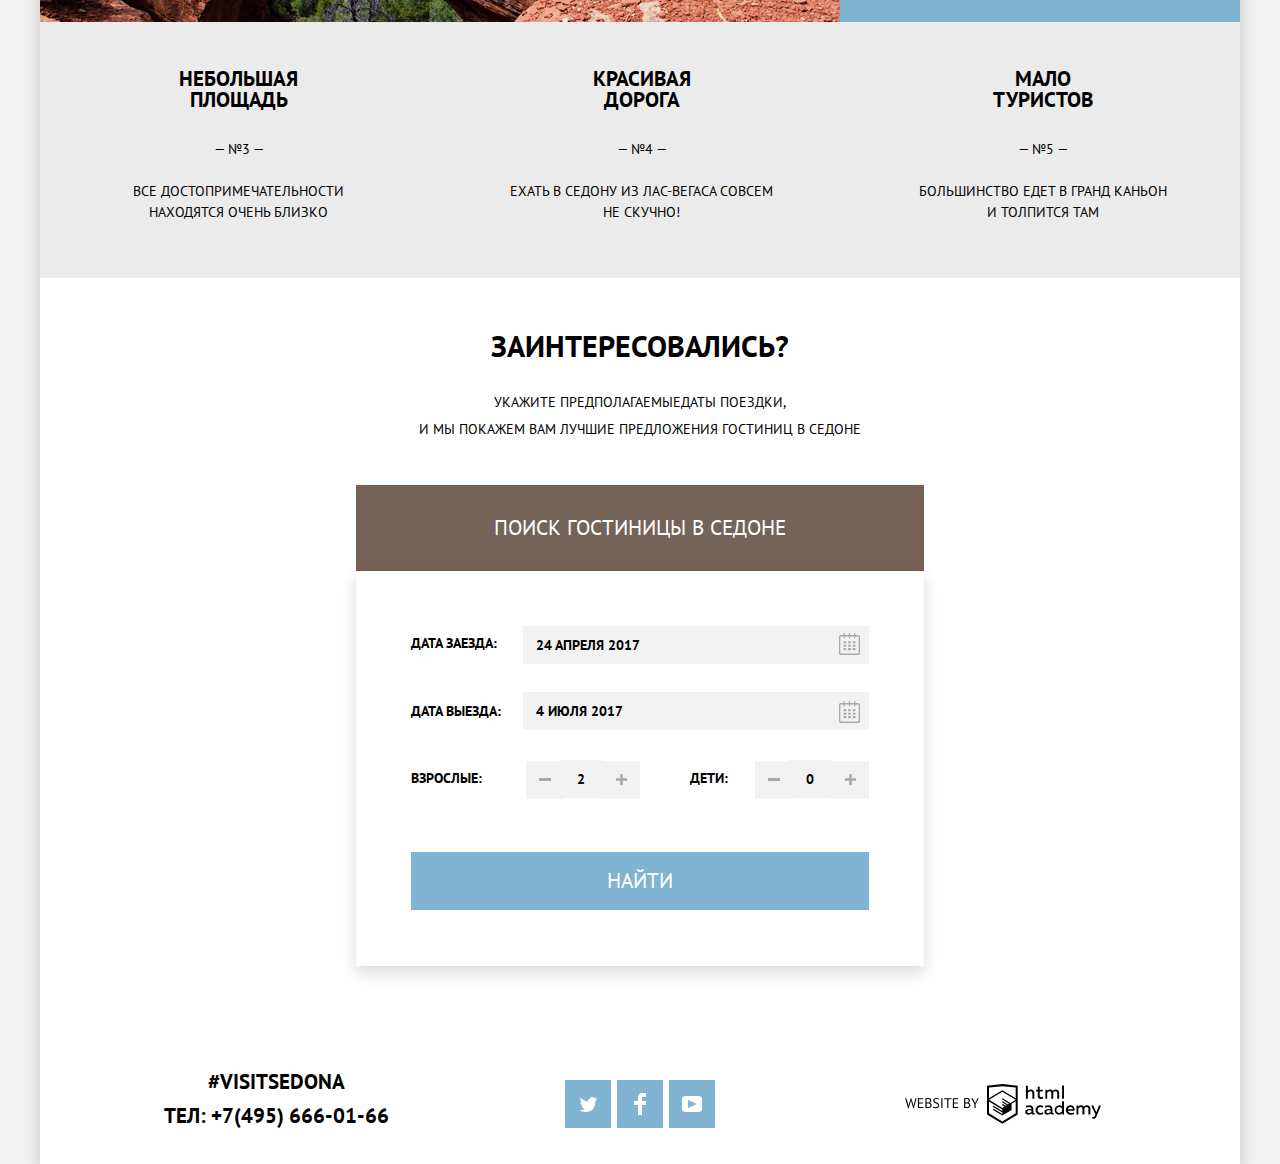
==== commit bf4224f9: "Вторая проверка" ====
--- a/index.html
+++ b/index.html
@@ -4,13 +4,13 @@
     <meta charset="utf-8">
     <title>HTML Academy: Седона</title>
     <link rel="stylesheet" href="https://fonts.googleapis.com/css?family=PT+Sans">
-    <link rel="stylesheet" href= "normalize.css">
+    <link rel="stylesheet" href="css/normalize.css">
     <link rel="stylesheet" href="css/styles-min.css">    
   </head>
   <body class="page-body">
     <header class="main-header">
       <nav class="main-menu">
-        <a class="main-logo" href="#">
+        <a class="main-logo active" href="index.html">
           <img src="img/icon/logo.svg" width="138" height="70" alt="Logo_sedona">
         </a>        
           <ul class="main-menu-nav">
@@ -34,7 +34,7 @@
           <h2>Настоящий городок</h2>
           <p>— №1 —<br> <br>Седона - не аттракцион для туристов, там течёт своя жизнь</p>
         </div>
-        <img class="city-img" src="img/item_photo1.png" alt="Изображение города">
+        <img class="city-img" src="img/item-photo1.png" height="256" width="800" alt="Изображение города">
       </section>
       <section class="description">
         <ul class="description-list">
@@ -50,7 +50,7 @@
         </ul>
       </section>
       <section class="item-2">        
-        <img class="devil-img" src="img/item_photo2.png" alt="Изображение природы"> 
+        <img class="devil-img" src="img/item-photo2.png" height="256" width="800" alt="Изображение природы"> 
         <div class="devil-description">
           <h2>Там есть Мост дьявола</h2>
           <p>— №2 —<br> <br>Да, по нему можно пройти! Если конечно вы осмелитесь</p>
@@ -82,21 +82,23 @@
           <form action="#" class="form-block">            
             <label class="data1 form-element" for="data1">
               <b>Дата заезда:</b>
-              <input class="data1_in" type="date" name="in" id="data1">              
-            </label>           
+              <input class="data1_in" type="text" name="in" id="data1" value="24 АПРЕЛЯ 2017">                            
+            </label> 
+            <div class="calendar-button calendar-button-1"></div>          
             <label class="data2 form-element" for="data2">
               <b>Дата выезда:</b>
-              <input class="data2_in" type="date" name="out" id="data2">
+              <input class="data2_in" type="text" name="out" id="data2" value="4 ИЮЛЯ 2017">                  
             </label>
+            <div class="calendar-button calendar-button-2"></div> 
             <label class="name1 form-element" for="name1">
               <b>Взрослые:</b>
-              <input class="name1_in" type="number" name="people" id="name1">
+              <input class="name1_in" type="number" name="people" id="name1" value="2">
             </label>
             <div tabindex="0" class="minus minus1"></div>
             <div tabindex="0" class="plus plus1"></div>
             <label class="name2 form-element" for="name2">
               <b>Дети:</b>
-              <input class="name2_in" type="number" name="child" id="name2">
+              <input class="name2_in" type="number" name="child" id="name2" value="0">
             </label>
             <div tabindex="0" class="minus minus2"></div>
             <div tabindex="0" class="plus plus2"></div>
@@ -110,7 +112,7 @@
     </main>
     <footer class="main-footer">
       <div class="contact">
-        <p><a href="#">#visitSEDONA</a><br>ТЕЛ:&nbsp;<a href="#">+7(495) 666-01-66</a></p>
+        <p><a href="#">#visitSEDONA</a><br>ТЕЛ:&nbsp;<a href="tel:+74956660166">+7(495) 666-01-66</a></p>
       </div>
       <ul class="social-list">
         <li>
@@ -141,7 +143,7 @@
             <svg class="footer-logo-svg" aria-hidden="true" focusable="false" width="74" height="11" viewBox="0 0 74 11" >
               <path d="M3.22128 6.766L3.44528 8.39H3.45928L3.69728 6.738L5.71328 0.199999H6.27328L8.30328 6.766L8.54128 8.39H8.55528L8.80728 6.738L10.4593 0.199999H11.5933L8.86328 10.154H8.21928L6.23128 3.588L5.97928 2.104H5.90928L5.65728 3.602L3.66928 10.154H3.02528L0.225281 0.199999H1.45728L3.22128 6.766ZM12.897 0.199999H18.231V1.236H14.059V4.442H17.881V5.478H14.059V8.964H18.301V10H12.897V0.199999ZM26.3109 2.44C26.3109 2.67333 26.2736 2.91133 26.1989 3.154C26.1242 3.39667 26.0122 3.62533 25.8629 3.84C25.7136 4.04533 25.5222 4.22733 25.2889 4.386C25.0556 4.54467 24.7802 4.666 24.4629 4.75V4.806C24.7429 4.85267 25.0089 4.932 25.2609 5.044C25.5222 5.156 25.7509 5.31 25.9469 5.506C26.1429 5.702 26.3016 5.94 26.4229 6.22C26.5442 6.5 26.6049 6.83133 26.6049 7.214C26.6049 7.718 26.4976 8.15667 26.2829 8.53C26.0776 8.894 25.8022 9.19267 25.4569 9.426C25.1209 9.65933 24.7336 9.832 24.2949 9.944C23.8562 10.056 23.4082 10.112 22.9509 10.112C22.7922 10.112 22.6056 10.112 22.3909 10.112C22.1762 10.112 21.9522 10.1027 21.7189 10.084C21.4856 10.0747 21.2522 10.056 21.0189 10.028C20.7856 10.0093 20.5802 9.97667 20.4029 9.93V0.284C20.7482 0.228 21.1496 0.181333 21.6069 0.143999C22.0642 0.106666 22.5636 0.0879999 23.1049 0.0879999C23.4689 0.0879999 23.8376 0.120666 24.2109 0.186C24.5936 0.241999 24.9389 0.358666 25.2469 0.535999C25.5549 0.703999 25.8069 0.942 26.0029 1.25C26.2082 1.558 26.3109 1.95467 26.3109 2.44ZM23.0629 9.104C23.3616 9.104 23.6509 9.07133 23.9309 9.006C24.2109 8.93133 24.4582 8.81933 24.6729 8.67C24.8876 8.51133 25.0556 8.32 25.1769 8.096C25.3076 7.872 25.3729 7.606 25.3729 7.298C25.3729 6.91533 25.2936 6.60733 25.1349 6.374C24.9856 6.14067 24.7849 5.95867 24.5329 5.828C24.2902 5.69733 24.0149 5.60867 23.7069 5.562C23.3989 5.51533 23.0909 5.492 22.7829 5.492H21.5649V9.006C21.6302 9.02467 21.7236 9.03867 21.8449 9.048C21.9662 9.05733 22.0969 9.06667 22.2369 9.076C22.3769 9.08533 22.5216 9.09467 22.6709 9.104C22.8202 9.104 22.9509 9.104 23.0629 9.104ZM22.2929 4.512C22.4516 4.512 22.6429 4.50733 22.8669 4.498C23.0909 4.48867 23.2776 4.47467 23.4269 4.456C23.6509 4.38133 23.8609 4.29267 24.0569 4.19C24.2529 4.078 24.4256 3.952 24.5749 3.812C24.7336 3.66267 24.8549 3.49467 24.9389 3.308C25.0322 3.112 25.0789 2.902 25.0789 2.678C25.0789 2.37 25.0182 2.118 24.8969 1.922C24.7849 1.71667 24.6309 1.55333 24.4349 1.432C24.2389 1.31067 24.0149 1.22667 23.7629 1.18C23.5109 1.124 23.2542 1.096 22.9929 1.096C22.6849 1.096 22.4002 1.10533 22.1389 1.124C21.8869 1.13333 21.6956 1.152 21.5649 1.18V4.512H22.2929ZM33.0027 7.508C33.0027 7.116 32.886 6.79867 32.6527 6.556C32.4193 6.304 32.1253 6.08467 31.7707 5.898C31.4253 5.702 31.0473 5.52 30.6367 5.352C30.226 5.184 29.8433 4.98333 29.4887 4.75C29.1433 4.50733 28.854 4.21333 28.6207 3.868C28.3873 3.51333 28.2707 3.06533 28.2707 2.524C28.2707 1.75867 28.5367 1.152 29.0687 0.704C29.6007 0.256 30.3567 0.0319998 31.3367 0.0319998C31.906 0.0319998 32.424 0.0739998 32.8907 0.158C33.3573 0.242 33.7213 0.349333 33.9827 0.48L33.6327 1.502C33.418 1.39933 33.1007 1.30133 32.6807 1.208C32.27 1.11467 31.8033 1.068 31.2807 1.068C30.6647 1.068 30.2027 1.208 29.8947 1.488C29.5867 1.75867 29.4327 2.08067 29.4327 2.454C29.4327 2.818 29.5493 3.12133 29.7827 3.364C30.016 3.60667 30.3053 3.826 30.6507 4.022C31.0053 4.20867 31.388 4.39533 31.7987 4.582C32.2093 4.76867 32.5873 4.988 32.9327 5.24C33.2873 5.48267 33.5813 5.77667 33.8147 6.122C34.048 6.46733 34.1647 6.89667 34.1647 7.41C34.1647 7.83 34.09 8.208 33.9407 8.544C33.7913 8.88 33.572 9.16933 33.2827 9.412C32.9933 9.65467 32.6433 9.84133 32.2327 9.972C31.822 10.1027 31.3553 10.168 30.8327 10.168C30.1327 10.168 29.554 10.112 29.0967 10C28.6393 9.89733 28.2847 9.78067 28.0327 9.65L28.4247 8.6C28.6393 8.72133 28.9567 8.84267 29.3767 8.964C29.7967 9.076 30.268 9.132 30.7907 9.132C31.0987 9.132 31.388 9.104 31.6587 9.048C31.9293 8.98267 32.1627 8.88467 32.3587 8.754C32.5547 8.614 32.7087 8.44133 32.8207 8.236C32.942 8.03067 33.0027 7.788 33.0027 7.508ZM36.2822 0.199999H37.4442V10H36.2822V0.199999ZM46.4184 1.236H43.3664V10H42.2044V1.236H39.1524V0.199999H46.4184V1.236ZM47.856 0.199999H53.19V1.236H49.018V4.442H52.84V5.478H49.018V8.964H53.26V10H47.856V0.199999ZM65.0023 2.44C65.0023 2.67333 64.965 2.91133 64.8903 3.154C64.8156 3.39667 64.7036 3.62533 64.5543 3.84C64.405 4.04533 64.2136 4.22733 63.9803 4.386C63.747 4.54467 63.4716 4.666 63.1543 4.75V4.806C63.4343 4.85267 63.7003 4.932 63.9523 5.044C64.2136 5.156 64.4423 5.31 64.6383 5.506C64.8343 5.702 64.993 5.94 65.1143 6.22C65.2356 6.5 65.2963 6.83133 65.2963 7.214C65.2963 7.718 65.189 8.15667 64.9743 8.53C64.769 8.894 64.4936 9.19267 64.1483 9.426C63.8123 9.65933 63.425 9.832 62.9863 9.944C62.5476 10.056 62.0996 10.112 61.6423 10.112C61.4836 10.112 61.297 10.112 61.0823 10.112C60.8676 10.112 60.6436 10.1027 60.4103 10.084C60.177 10.0747 59.9436 10.056 59.7103 10.028C59.477 10.0093 59.2716 9.97667 59.0943 9.93V0.284C59.4396 0.228 59.841 0.181333 60.2983 0.143999C60.7556 0.106666 61.255 0.0879999 61.7963 0.0879999C62.1603 0.0879999 62.529 0.120666 62.9023 0.186C63.285 0.241999 63.6303 0.358666 63.9383 0.535999C64.2463 0.703999 64.4983 0.942 64.6943 1.25C64.8996 1.558 65.0023 1.95467 65.0023 2.44ZM61.7543 9.104C62.053 9.104 62.3423 9.07133 62.6223 9.006C62.9023 8.93133 63.1496 8.81933 63.3643 8.67C63.579 8.51133 63.747 8.32 63.8683 8.096C63.999 7.872 64.0643 7.606 64.0643 7.298C64.0643 6.91533 63.985 6.60733 63.8263 6.374C63.677 6.14067 63.4763 5.95867 63.2243 5.828C62.9816 5.69733 62.7063 5.60867 62.3983 5.562C62.0903 5.51533 61.7823 5.492 61.4743 5.492H60.2563V9.006C60.3216 9.02467 60.415 9.03867 60.5363 9.048C60.6576 9.05733 60.7883 9.06667 60.9283 9.076C61.0683 9.08533 61.213 9.09467 61.3623 9.104C61.5116 9.104 61.6423 9.104 61.7543 9.104ZM60.9843 4.512C61.143 4.512 61.3343 4.50733 61.5583 4.498C61.7823 4.48867 61.969 4.47467 62.1183 4.456C62.3423 4.38133 62.5523 4.29267 62.7483 4.19C62.9443 4.078 63.117 3.952 63.2663 3.812C63.425 3.66267 63.5463 3.49467 63.6303 3.308C63.7236 3.112 63.7703 2.902 63.7703 2.678C63.7703 2.37 63.7096 2.118 63.5883 1.922C63.4763 1.71667 63.3223 1.55333 63.1263 1.432C62.9303 1.31067 62.7063 1.22667 62.4543 1.18C62.2023 1.124 61.9456 1.096 61.6843 1.096C61.3763 1.096 61.0916 1.10533 60.8303 1.124C60.5783 1.13333 60.387 1.152 60.2563 1.18V4.512H60.9843ZM69.4261 6.108L66.1921 0.199999H67.5501L69.8461 4.484L70.0841 5.338H70.0981L70.3501 4.456L72.5481 0.199999H73.7941L70.5881 6.094V10H69.4261V6.108Z" />
             </svg> 
-            <svg class="footer-logo-svg" aria-hidden="true" focusable="false"  width="115" height="41" viewBox="0 0 115 41">
+            <svg class="footer-logo-svg footer-logo-svg-2" aria-hidden="true" focusable="false"  width="115" height="41" viewBox="0 0 115 41">
               <path fill-rule="evenodd" clip-rule="evenodd" d="M15.5197 1.05737H15.3509L0 2.71895V31.4945L15.3509 40.8382L30.7018 31.4945V2.71895L15.5197 1.05737ZM77.0183 2.62185H75.0876V15.7311H77.0183V2.62185ZM40.8619 2.63264V7.76843C41.6131 6.9864 42.6386 6.5436 43.7105 6.53843C44.6823 6.47908 45.6329 6.84495 46.3253 7.54479C47.0177 8.24462 47.3866 9.21244 47.3399 10.2068V15.7634H45.367V10.4658C45.4231 9.94897 45.2754 9.43059 44.9566 9.02553C44.6377 8.62047 44.174 8.36218 43.6683 8.3079H43.3518C42.3456 8.36979 41.4321 8.9295 40.9041 9.80764V15.7634H38.8995V2.63264H40.8619ZM77.0183 31.4837H75.2775V30.0595C74.4828 31.1353 73.23 31.7538 71.9119 31.7211C69.4751 31.5528 67.5825 29.4822 67.5825 26.9845C67.5825 24.4867 69.4751 22.4162 71.9119 22.2479C73.1195 22.2052 74.2818 22.7203 75.0771 23.6505V18.3205H77.0183V31.4837ZM47.0656 30.0595C47.263 30.0515 47.4583 30.0152 47.6459 29.9516V31.3866C47.2482 31.5404 46.826 31.6172 46.4009 31.6132C45.6482 31.6769 44.9394 31.2429 44.639 30.5342C43.7036 31.31 42.5302 31.7227 41.3261 31.6995C39.733 31.6995 38.256 30.804 38.256 28.9482C38.256 26.65 40.3661 25.9379 42.1702 25.9379C42.9402 25.9505 43.707 26.0408 44.4596 26.2076V25.884C44.4596 24.805 43.6578 23.9742 42.1491 23.9742C41.0585 23.9764 39.9804 24.2116 38.9839 24.6647V22.8305C40.0678 22.451 41.204 22.2506 42.3495 22.2371C44.8394 22.2371 46.3693 23.4455 46.3693 26.1753V29.4121C46.3546 29.5668 46.401 29.721 46.4981 29.8406C46.5951 29.9601 46.7349 30.035 46.8862 30.0487H47.0656V30.0595ZM40.2711 28.8403C40.298 29.229 40.4761 29.5905 40.7655 29.844C41.055 30.0974 41.4317 30.2217 41.8115 30.189H41.9275C42.8819 30.1906 43.7973 29.8022 44.4702 29.11V27.5779C43.842 27.4414 43.2026 27.3655 42.5605 27.3513C41.5055 27.3513 40.2817 27.7074 40.2817 28.8403H40.2711ZM56.0229 22.9384C55.1962 22.4632 54.2596 22.2246 53.3115 22.2479H52.9422C51.7332 22.2873 50.5891 22.8166 49.7619 23.7192C48.9347 24.6218 48.4923 25.8236 48.5321 27.06V27.5024C48.6957 30.0004 50.805 31.8921 53.2482 31.7318C54.2519 31.7555 55.2477 31.5452 56.1601 31.1168V29.2718C55.3769 29.7215 54.4945 29.9591 53.5963 29.9624C52.5199 30.0288 51.4963 29.4793 50.9385 28.5356C50.3806 27.5918 50.3806 26.4095 50.9385 25.4658C51.4963 24.522 52.5199 23.9725 53.5963 24.039C54.461 24.0357 55.3066 24.2989 56.0229 24.7942V22.9384ZM66.1514 30.0595C66.3488 30.0515 66.5441 30.0152 66.7317 29.9516V31.3866C66.334 31.5404 65.9118 31.6172 65.4867 31.6132C64.734 31.6769 64.0252 31.2429 63.7248 30.5342C62.7894 31.31 61.616 31.7227 60.4119 31.6995C58.8188 31.6995 57.3417 30.804 57.3417 28.9482C57.3417 26.65 59.4518 25.9379 61.256 25.9379C62.0259 25.9505 62.7928 26.0408 63.5454 26.2076V25.884C63.5454 24.805 62.7436 23.9742 61.2349 23.9742C60.1443 23.9764 59.0662 24.2116 58.0697 24.6647V22.8305C59.1536 22.451 60.2897 22.2506 61.4353 22.2371C63.9252 22.2371 65.455 23.4455 65.455 26.1753V29.4121C65.4404 29.5668 65.4868 29.721 65.5838 29.8406C65.6809 29.9601 65.8207 30.035 65.972 30.0487H66.1514V30.0595ZM59.855 29.8481C59.5632 29.5943 59.3837 29.2311 59.3569 28.8403H59.378C59.378 27.7074 60.5385 27.3513 61.6569 27.3513C62.299 27.3655 62.9383 27.4414 63.5665 27.5779V29.11C62.8937 29.8022 61.9782 30.1906 61.0239 30.189H60.9078C60.5263 30.2247 60.1469 30.1019 59.855 29.8481ZM69.3271 26.9305C69.3271 25.2859 70.6308 23.9526 72.239 23.9526L72.2601 24.0066C73.4742 24.0066 74.5742 24.7382 75.0665 25.8732V28.0311C74.5856 29.1871 73.4673 29.9296 72.239 29.9084C70.6308 29.9084 69.3271 28.5752 69.3271 26.9305ZM83.3486 22.2479C86.8408 22.2479 88.0541 25.1395 87.4844 27.7397H80.922C81.1436 29.3582 82.6839 30.0163 84.2876 30.0163C85.2509 30.0196 86.2027 29.8021 87.0729 29.3797V31.1061C86.0736 31.5421 84.9939 31.7519 83.9078 31.7211C81.2385 31.7211 78.8963 30.189 78.8963 26.9521C78.8362 25.7502 79.2482 24.5736 80.0408 23.6841C80.8334 22.7945 81.9408 22.2658 83.1165 22.2155H83.3486V22.2479ZM80.8693 26.1753C80.9704 24.8237 82.1216 23.8104 83.4436 23.9095H83.4858C84.1064 23.8531 84.7196 24.08 85.1612 24.5295C85.6028 24.979 85.8275 25.6051 85.7752 26.24H80.8693V26.1753ZM89.489 31.4621V22.4961H91.2298V23.575C91.9777 22.7197 93.041 22.2229 94.1628 22.2047C95.2951 22.1328 96.3712 22.7163 96.9482 23.7153C97.7407 22.8335 98.8477 22.3161 100.018 22.2803C100.952 22.2327 101.859 22.6011 102.507 23.2901C103.154 23.9792 103.478 24.9213 103.394 25.8732V31.4837H101.39V25.9271C101.437 25.4734 101.306 25.0191 101.024 24.6647C100.743 24.3104 100.336 24.0852 99.8917 24.039H99.6174C98.7512 24.0941 97.9525 24.536 97.4335 25.2474V31.4837H95.4289V25.9271C95.4728 25.47 95.3357 25.0139 95.0481 24.6611C94.7606 24.3082 94.3467 24.088 93.8991 24.0497H93.6881C92.7466 24.1344 91.8915 24.6449 91.3564 25.4416V31.5161H89.5312L89.489 31.4621ZM113.977 22.4745H111.972L109.324 29.2718L106.306 22.4853H104.196L108.417 31.5484L108.237 32.0016C107.72 33.3611 107.003 34.0516 106.053 34.0516C105.75 34.0548 105.447 34.0112 105.156 33.9221V35.6161C105.536 35.7125 105.926 35.7632 106.317 35.7671C107.646 35.7671 108.902 35.0226 109.851 32.6813L113.977 22.4745ZM52.689 6.78658V3.54974L50.7266 4.01369V6.73264H49.144V8.49132H50.7899V12.9905C50.7231 13.817 51.0244 14.6301 51.61 15.2038C52.1955 15.7775 53.0028 16.0505 53.8073 15.9468C54.5996 15.9535 55.3875 15.8259 56.139 15.5692V13.8429C55.5727 14.0781 54.9672 14.199 54.356 14.199C53.2165 14.199 52.689 13.8105 52.689 12.6237V8.5129H55.8541V6.78658H52.689ZM58.3862 15.7526V6.75421H60.1376V7.83316C60.8811 6.97655 61.9403 6.476 63.0601 6.45211C64.1624 6.38099 65.2146 6.93142 65.8032 7.88711C66.5958 7.00534 67.7028 6.48794 68.8734 6.45211C69.8138 6.41462 70.7233 6.79859 71.364 7.50353C72.0046 8.20846 72.3126 9.16418 72.2073 10.1205V15.7418H70.2028V10.1853C70.2499 9.73151 70.1184 9.27721 69.8373 8.92287C69.5561 8.56853 69.1485 8.34334 68.7046 8.29711H68.4619C67.5957 8.35228 66.797 8.7942 66.278 9.50553V15.7418H64.2734V10.1853C64.3206 9.73151 64.1891 9.27721 63.9079 8.92287C63.6268 8.56853 63.2191 8.34334 62.7752 8.29711H62.5326C61.5911 8.38181 60.736 8.89229 60.2009 9.68895V15.7634H58.3862V15.7526ZM28.6972 30.3033L28.7078 30.2968L28.6972 30.3184V30.3033ZM28.6972 18.3205V30.3033L15.3509 38.4321L2.00459 30.3184V18.5147L15.2876 26.6068V28.0311L6.18257 22.5284V23.9418L15.3404 29.5632V31.0629L6.19312 25.4955V26.9521L15.3509 32.5734L24.5826 26.9197V20.8129L28.6972 18.3205ZM28.7078 16.7776L25.0362 18.9355L23.3482 20.0145L15.3087 15.0837V16.4971L22.156 20.7266L22.0083 20.8237L20.9532 21.4063L15.2876 17.9537V19.3995L19.761 22.1184L18.706 22.8413L15.3298 20.7913V22.2047L17.5454 23.5426L15.2982 24.9021L2.11009 16.864L15.3087 8.72869L28.7078 16.7776ZM15.2876 7.27211L28.7078 15.3534V4.56395L15.3615 3.12895L2.01514 4.56395V15.3534L15.2876 7.27211Z" />
             </svg>            
           </div>             
--- a/css/styles-min.css
+++ b/css/styles-min.css
@@ -1 +1 @@
-@-webkit-keyframes shake{0%,to{-webkit-transform:translateX(0);transform:translateX(0)}10%,30%,50%,70%,90%{-webkit-transform:translateX(-10px);transform:translateX(-10px)}20%,40%,60%,80%{-webkit-transform:translateX(10px);transform:translateX(10px)}}@keyframes shake{0%,to{-webkit-transform:translateX(0);transform:translateX(0)}10%,30%,50%,70%,90%{-webkit-transform:translateX(-10px);transform:translateX(-10px)}20%,40%,60%,80%{-webkit-transform:translateX(10px);transform:translateX(10px)}}:root{--esey-blue: #81b3d2;--blue: #669ec0;--hard-blue: #5496bd;--esey-gray: #f2f2f2;--gray: #ebebeb;--hard-gray: #a9a9a9;--html-gray: #888888;--esey-brown: #766357;--brown: #604e43;--hard-brown: #503e33;--black: #000000;--white: #ffffff}a,body{color:var(--black)}body{min-width:960px;margin:0;padding:0;font-family:PT Sans,"Arial",sans-serif;font-size:14px;line-height:21px;font-weight:400;text-transform:uppercase;background-color:var(--white);background-position:top center;background-repeat:no-repeat}a{text-decoration:none}img{max-width:100%;height:auto}.page{height:100%;background-color:var(--esey-gray)}.page-body{min-height:100%;display:grid;grid-template-rows:min-content 1fr min-content;align-content:start;width:1200px;margin:auto;box-shadow:0 5px 15px rgba(0,1,1,.2)}.main-menu,.main-menu-nav{display:flex;flex-wrap:wrap}.main-menu{height:56px;background-color:transparent}.main-menu-nav{font-weight:700;font-size:14px;line-height:26px;color:var(--black);width:1055px;padding:0;margin:0 0 0 73px;background-color:var(--white);justify-content:space-between;list-style:none}.main-menu-nav li{margin-top:15px}.main-list-photo{margin:0 0 0 -285px}.main-list-map{margin:0 -270px 0 0}.main-logo{position:absolute;left:calc(50% - 69px)}.main-menu-nav a:not([href]){background-color:var(--basic-black)}.main-menu-nav a{color:var(--black)}.main-menu-nav a:hover{color:var(--esey-blue)}.main-menu-nav a:active,.social-button:active path{opacity:.3}.main-menu-nav .activ-page{color:var(--esey-brown)}.welcome,.welcome::before{width:1200px;background-repeat:no-repeat}.welcome{background-image:url(../img/BG_mainpage.png);min-height:509px;display:grid;grid-template-rows:1fr min-content;align-content:start}.BG_decorate{margin-bottom:0}.welcome-img{justify-self:center;margin-top:77.35px}.welcome::before{content:"";position:absolute;height:57px;background-image:url(../img/bottom.svg);background-position:0 0;top:509px}.tagline{display:grid;grid-template-rows:min-content min-content}.tagline-head{justify-self:center;width:470px;height:80px;line-height:26px;align-items:center;text-align:center;margin-top:42.5px;margin-bottom:18.5px}.tagline p{margin:0;justify-self:center}.item-1{display:flex;flex-wrap:wrap;margin-top:53px;color:var(--white);background-color:var(--esey-blue);background-position:center,0 0;background-repeat:no-repeat,repeat}.city-description{flex-grow:1;width:400px;height:256px}.city-description h2,.description-blocks h3{font-weight:700;font-size:21px;line-height:21px}.city-description h2{width:122px;margin-top:47px}.city-description p{width:300px;margin-top:29px}.city-img{flex-grow:2}.description{height:244px;padding-top:84px}.description-list{margin:0 0 0 10px;padding:0;display:flex;flex-wrap:wrap;justify-content:space-around;list-style:none}.description-block-2{margin-left:6px}.description-blocks{text-align:center;margin-top:55px;margin-bottom:82px}.description-blocks h3{margin-bottom:26px}.description-block-1 h3::after,.description-block-2 h3::after,.description-block-3 h3::after{content:" ";position:absolute;background-image:url(../img/icon/home.png);background-repeat:no-repeat;background-position:center;width:75px;height:72px;margin-left:-70px;margin-top:-100px}.description-block-2 h3::after,.description-block-3 h3::after{background-image:url(../img/icon/eat.png);margin-left:-56px}.description-block-3 h3::after{background-image:url(../img/icon/box.png);height:77px;margin-left:-91px;margin-top:-104px}.item-2{display:flex;flex-wrap:wrap;margin-top:3px;color:var(--white);background-color:var(--esey-blue);background-position:center,0 0;background-repeat:no-repeat,repeat}.devil-img{flex-grow:2}.devil-description{flex-grow:1;width:400px;height:256px}.city-description h2,.city-description p,.item-2 h2,.item-2 p{text-align:center;margin-left:auto;margin-right:auto}.item-2 h2{width:150px;margin-top:50px;font-weight:700;font-size:21px;line-height:21px}.item-2 p{width:305px;margin-top:29px}.item-3-4-5{display:grid;color:var(--black);background-color:var(--gray);height:256px}.item-3-4-5_list{display:flex;flex-wrap:wrap;margin:-18px -40px 0 0;padding:0 42px 0 20px;justify-content:space-around;list-style:none}.item-3-4-5_list li{text-align:center;margin-top:47px;margin-bottom:54px}.item-3-4-5_list li:nth-child(2){margin-left:20px}.appointment-text strong,.item-3-4-5 h2,button{font-weight:700;font-size:21px;line-height:21px}.item-3-4-5 p{margin-top:29px}.appointment-text{margin-top:57px;text-align:center}.appointment-text-2{margin-top:26px;line-height:1.9;text-align:center}.appointment-text strong,button{font-size:30px;text-align:center}button{font:inherit;font-size:21px;line-height:26px}.open-button{height:86px;width:568px;color:var(--white);vertical-align:middle;text-transform:uppercase;background-color:var(--esey-brown);border:0;margin:28px auto 0 316px}.open-button:hover{background-color:var(--brown)}.open-button:active{background-color:var(--hard-brown);color:rgba(255,255,255,.3)}input::-webkit-inner-spin-button,input::-webkit-outer-spin-button{-webkit-appearance:none}input[type=number]{-moz-appearance:textfield}.form{width:568px;position:relative;margin-left:-284px;margin-bottom:-396px;left:50%;top:0;background-color:var(--white)}.form-visible{display:block}.form-non-visible{display:none}.form-error{-webkit-animation:shake .6s;animation:shake .6s}.form-block{box-shadow:0 7px 15px rgba(0,1,1,.15);display:grid;grid-template-columns:229px 229px;grid-template-rows:38px 38px 38px 58px;row-gap:27.9px;padding:55px;height:285px}.form-element{line-height:26px;font-weight:700;display:flex;justify-content:space-between}.form-element b{margin:auto 0}.data1,.data2{grid-column:1/3}.data1{grid-row:1/2;margin-bottom:4px}.data2{grid-row:2/3}.name1,.name2{grid-column:1/2;grid-row:3/4;margin-top:3px}.name2{grid-column:2/3}.name2 b{margin-left:50px}.send-button{color:var(--white);vertical-align:middle;text-transform:uppercase;background-color:var(--esey-blue);border:0;height:58px;grid-column:1/3;grid-row:4/5;margin-top:29px}.send-button:hover{background-color:var(--blue)}.send-button:active{background-color:var(--hard-blue);color:rgba(255,255,255,.3)}.data1_in,.data2_in{width:346px;height:38px;color:var(--hard-gray)}.name1_in,.name2_in{width:38px;height:38px;margin-right:38px;text-align:center}::-webkit-calendar-picker-indicator{position:absolute;width:21px;height:23px;background-image:url(../img/icon/calendar.svg);background-repeat:no-repeat;background-position:0 0;cursor:pointer;left:456px}::-webkit-calendar-picker-indicator:hover{background-image:url(../img/icon/calendarhov.svg)}::-webkit-calendar-picker-indicator:active{background-image:url(../img/icon/calendarAct.svg)}.form-element input{font:inherit;background-color:var(--esey-gray);border:0;padding:0}.form-element input:hover{background-color:var(--gray)}.form-element input:focus{background-color:var(--white);border:2px solid var(--esey-gray)}.minus,.plus{position:absolute;background-repeat:no-repeat;background-position:center;background-color:var(--esey-gray);height:38px;width:38px;cursor:pointer;top:190px}.plus{background-image:url(../img/icon/Union.svg);margin-left:191px}.minus{background-image:url(../img/icon/minus.svg);margin-left:115px}.minus2,.plus2{left:284px}.plus:hover{background-color:var(--gray);background-image:url(../img/icon/UnionHov.svg)}.minus:active,.minus:hover,.plus:active{background-color:var(--gray);background-image:url(../img/icon/minusHov.svg)}.minus:active,.plus:active{background-image:url(../img/icon/UnionAct.svg)}.minus:active{background-image:url(../img/icon/minusAct.svg)}.map{margin:0 0 -120px}.main-footer ul,.map iframe{padding:0;margin:0}.main-footer{z-index:1;height:120px;background:rgba(255,255,255,.9);color:var(--black);font-weight:700;font-size:21px;line-height:26px;display:grid;grid-template-columns:1fr 1fr 1fr}.contact{text-align:center;margin:0 0 0 73px;line-height:34px}.social-list{list-style:none;display:flex;flex-wrap:wrap;justify-content:center}.social-list li{margin:auto 3px}.htmlacademy{margin:0 73px 0 0}.footer-logo,.htmlacademy{display:flex;justify-content:center;align-items:center}.footer-logo-svg{margin:4px}.main-footer ul{list-style:none}.social-button{background-color:var(--esey-blue);color:inherit;height:48px;width:46px;display:flex;flex-wrap:wrap;align-items:center;justify-content:center}.social-button:hover{background-color:var(--blue)}.social-button:active{background-color:var(--hard-blue)}.visually-hidden{position:absolute;width:1px;height:1px;margin:-1px;border:0;padding:0;white-space:nowrap;clip-path:inset(100%);clip:rect(0 0 0 0);overflow:hidden}.arrow path:hover,.footer-logo-svg path{fill:var(--black)}.footer-logo-a:hover .footer-logo .footer-logo-svg path{fill:var(--blue)}.footer-logo-a:checked{opacity:.3}.hotel-hidden{visibility:hidden;height:0;margin:-14px;padding:0}.filtr{height:217px;width:1200px;color:var(--white);background-color:var(--blue);background-image:url(../img/BG-hotelspage.png);background-position:0 0;background-repeat:no-repeat;background-size:100%;margin-top:-23px}.filters-form-style{display:grid;grid-template-columns:300px 300px 600px;margin-top:36.5px}.filtr-list_1{grid-column:1/2;margin:0 0 0 72px}.filtr-list_2{grid-column:2/3;margin:0 0 0 27px}.filtr-list_3{grid-column:3/4;margin:0 0 0 210px;width:317px}.filtr-list-hidden{font-weight:700;font-size:16px;margin:26.5px 0 24.5px}.option{display:block;margin-bottom:25px}.check{padding-left:40px}.check-input{position:absolute;appearance:none}.check-box{position:absolute;margin-left:-40px;width:27px;height:23px;background-image:url(../img/icon/checkbox-off.svg);background-repeat:no-repeat}.check-input:checked+.check-box{background-image:url(../img/icon/checkbox-on.svg);background-repeat:no-repeat}.check-list{margin:0}.prise-block-form{border:2px solid var(--white);box-sizing:border-box;border-radius:2px;height:36px;display:flex;align-items:center;justify-content:space-between;margin-top:-14px}.prise-block-end,.prise-block-start{width:48%;height:20px;display:inline-block;background:0 0;border:0;text-align:center;color:var(--white)}.range-controls{position:relative;height:20px;padding-top:20px}.range-controls .scale{height:2px;background-color:rgba(255,255,255,.3)}.range-controls .bar{width:85%;height:2px;background-color:var(--white)}.range-controls .toggle{position:absolute;top:11px;left:0;width:19px;height:19px;background-image:url(../img/icon/filter-button.svg);padding:0}.range-controls .toggle:hover{transform:scale(1.3)}.range-controls .toggle-min{left:0}.range-controls .toggle-max{left:253px}.prise-block-end{border-left:2px solid var(--white)}.show{display:block;font-weight:400;color:var(--white);background:0 0;border:2px solid var(--white);box-sizing:border-box;border-radius:2px;height:36px;width:137px;font-size:14px;line-height:21px;text-transform:uppercase;padding-left:36px;padding-right:35px;margin:15px 97px 0 auto}.show:hover{color:var(--black);background:var(--white)}.sorting,.sorting-list{display:flex;flex-wrap:wrap}.sorting{padding:0 73px;font-size:12px;line-height:18px;justify-content:space-between}.sorting-list{margin:0;padding:0;list-style:none;justify-content:space-around}.sorting-text{margin:0 39px 0 0;padding:0}.sorting-list li{display:block;margin-top:31px;margin-bottom:31px}.found{margin-top:-2px;margin-right:47px;font-weight:700;font-size:21px;line-height:26px}.sorting{border-bottom:1px solid var(--gray)}.sorting-button{border-bottom:1px dashed var(--esey-blue);color:var(--esey-brown);margin-right:33px}.hotel-name-list a:hover,.sorting-button:hover{color:var(--esey-blue)}.sorting-button:focus{color:var(--black)}.active{pointer-events:none;cursor:default;color:var(--esey-blue);border-bottom:none}.arrow-block{margin-top:37px}.arrow-block a{margin:0 0 0 8px}.arrow path:focus{fill:var(--esey-blue)}.active-arrow path{fill:var(--esey-blue)}.list-block{border-bottom:1px solid var(--gray)}.block-hotel{list-style:none;display:grid;grid-template-columns:max-content 1fr max-content;margin:30px 73px;padding:0;height:90px}.hotel-name-list{display:grid;grid-template-columns:110px 142px;column-gap:6px;margin-left:29px}.hotel-name-list a{font-weight:700;font-size:21px;line-height:26px;grid-column:1/3;margin:-6px 0 -12px}.hotel-name-list a:active{opacity:.3}.rating-list{display:grid;grid-template-rows:min-content 1fr min-content}.star-block{display:flex;flex-wrap:wrap;justify-content:flex-end}.star{margin-left:5px}.button-hotels{vertical-align:middle;text-transform:uppercase;font-weight:700;height:27px;padding:3px 16px 3px 17px;margin-top:-5px;font-style:normal;font-size:14px;line-height:21px}.button-about{background:var(--esey-blue);color:var(--white);border:0}.button-checked{background:var(--esey-brown);color:var(--white);border:0}.button-about:hover{background:var(--blue)}.button-checked:hover{background:var(--brown)}.button-about:active{background:var(--hard-blue);color:var(--hard-gray)}.button-checked:active{background:var(--hard-brown);color:var(--hard-gray)}.rating{background:var(--esey-gray);width:110px;text-align:center;padding:3px;grid-row:3/4;margin:0 -5px 6px 0}+@-webkit-keyframes shake{0%,to{-webkit-transform:translateX(0);transform:translateX(0)}10%,30%,50%,70%,90%{-webkit-transform:translateX(-10px);transform:translateX(-10px)}20%,40%,60%,80%{-webkit-transform:translateX(10px);transform:translateX(10px)}}@keyframes shake{0%,to{-webkit-transform:translateX(0);transform:translateX(0)}10%,30%,50%,70%,90%{-webkit-transform:translateX(-10px);transform:translateX(-10px)}20%,40%,60%,80%{-webkit-transform:translateX(10px);transform:translateX(10px)}}:root{--esey-blue: #81b3d2;--blue: #669ec0;--hard-blue: #5496bd;--esey-gray: #f2f2f2;--gray: #ebebeb;--hard-gray: #a9a9a9;--html-gray: #888888;--esey-brown: #766357;--brown: #604e43;--hard-brown: #503e33;--black: #000000;--white: #ffffff}a,body{color:var(--black)}body{min-width:960px;margin:0;padding:0;font-family:PT Sans,"Arial",sans-serif;font-size:14px;line-height:21px;font-weight:400;text-transform:uppercase;background-color:var(--white);background-position:top center;background-repeat:no-repeat}a{text-decoration:none}a.active,a.disabled{pointer-events:none;cursor:default}a.active{color:var(--esey-brown)}img{max-width:100%;height:auto}.non-visible{visibility:hidden;display:none;margin:0;padding:0}.page{height:100%;background-color:var(--esey-gray)}.page-body{min-height:100%;display:grid;grid-template-rows:min-content 1fr min-content;align-content:start;width:1200px;margin:auto;box-shadow:0 5px 15px rgba(0,1,1,.2)}.main-menu,.main-menu-nav{display:flex;flex-wrap:wrap}.main-menu{height:56px;background-color:transparent}.main-menu-nav{font-weight:700;font-size:14px;line-height:26px;color:var(--black);width:1055px;padding:0;margin:0 0 0 73px;background-color:var(--white);justify-content:space-between;list-style:none}.main-menu-nav li{margin-top:15px}.main-list-photo{margin:0 0 0 -285px}.main-list-map{margin:0 -270px 0 0}.main-logo{position:absolute;margin:0 0 0 531px}.main-menu-nav a:not([href]){background-color:var(--basic-black)}.main-menu-nav a{color:var(--black)}.main-menu-nav a:hover{color:var(--esey-blue)}.main-menu-nav a:active,.social-button:active path{opacity:.3}.main-menu-nav .activ-page{color:var(--esey-brown)}.welcome,.welcome::before{width:1200px;background-repeat:no-repeat}.welcome{background-image:url(../img/bg-mainpage.png);min-height:509px;display:grid;grid-template-rows:1fr min-content;align-content:start;background-color:var(--hard-brown)}.BG_decorate{margin-bottom:0}.welcome-img{justify-self:center;margin-top:77.35px}.welcome::before{content:"";position:absolute;height:57px;background-image:url(../img/bottom.svg);background-position:0 0;top:509px}.tagline{display:grid;grid-template-rows:min-content min-content}.tagline-head{justify-self:center;width:470px;height:80px;font-size:21px;line-height:26px;align-items:center;text-align:center;margin-top:42.5px;margin-bottom:18.5px}.tagline p{margin:0;justify-self:center}.item-1{display:flex;flex-wrap:wrap;margin-top:53px;color:var(--white);background-color:var(--esey-blue);background-position:center,0 0;background-repeat:no-repeat,repeat}.city-description{flex-grow:1;width:400px;min-height:256px}.city-description h2,.description-blocks h3{font-weight:700;font-size:21px;line-height:21px}.city-description h2,.city-description p{text-align:center;width:122px;margin-left:auto;margin-right:auto;margin-top:47px}.city-description p{width:300px;margin-top:29px}.city-img{flex-grow:2}.description{min-height:244px;padding-top:84px}.description-list{margin:0 0 0 10px;padding:0;display:flex;flex-wrap:wrap;justify-content:space-around;list-style:none}.description-block-2{margin-left:6px}.description-blocks{text-align:center;margin-top:55px;margin-bottom:82px}.description-blocks p{width:385px}.description-blocks h3{margin-bottom:26px}.description-block-1 h3::after,.description-block-2 h3::after,.description-block-3 h3::after{content:" ";position:absolute;background-image:url(../img/icon/home.png);background-repeat:no-repeat;background-position:center;width:75px;height:72px;margin-left:-70px;margin-top:-100px}.description-block-2 h3::after,.description-block-3 h3::after{background-image:url(../img/icon/eat.png);margin-left:-56px}.description-block-3 h3::after{background-image:url(../img/icon/box.png);height:77px;margin-left:-91px;margin-top:-104px}.item-2{display:flex;flex-wrap:wrap;color:var(--white);background-color:var(--esey-blue);background-position:center,0 0;background-repeat:no-repeat,repeat;margin-top:-15px}.devil-img{flex-grow:2}.devil-description{flex-grow:1;width:400px;min-height:256px}.item-2 h2,.item-2 p{text-align:center;margin-left:auto;margin-right:auto}.item-2 h2{width:150px;margin-top:50px;font-weight:700;font-size:21px;line-height:21px}.item-2 p{width:305px;margin-top:29px}.item-3-4-5{display:grid;color:var(--black);background-color:var(--gray);min-height:256px}.item-3-4-5_list{display:flex;flex-wrap:wrap;margin:-18px 0 -13px;padding:0 0 0 20px;justify-content:space-around;list-style:none}.item-3-4-5_list li{text-align:center;margin-top:47px;margin-bottom:54px}.item-3-4-5_list li:nth-child(2){margin-left:20px}.appointment-text strong,.item-3-4-5 h2,button{font-weight:700;font-size:21px;line-height:21px}.item-3-4-5 p{margin-top:29px}.appointment-text{margin-top:57px;text-align:center}.appointment-text-2{margin-top:26px;line-height:1.9;text-align:center}.appointment-text strong,button{font-size:30px;text-align:center}button{font:inherit;font-size:21px;line-height:26px}.open-button{height:86px;width:568px;color:var(--white);vertical-align:middle;text-transform:uppercase;background-color:var(--esey-brown);border:0;margin:28px auto 0 316px}.open-button:hover{background-color:var(--brown)}.open-button:active{background-color:var(--hard-brown);color:rgba(255,255,255,.3)}input::-webkit-inner-spin-button,input::-webkit-outer-spin-button{-webkit-appearance:none}input[type=number]{-moz-appearance:textfield}.form{width:568px;position:relative;margin-left:-284px;margin-bottom:-396px;left:50%;top:0;background-color:var(--white)}.form-visible{display:block}.form-non-visible{display:none}.form-error{-webkit-animation:shake .6s;animation:shake .6s}.form-block{box-shadow:0 7px 15px rgba(0,1,1,.15);display:grid;grid-template-columns:229px 229px;grid-template-rows:38px 38px 38px 58px;row-gap:27.9px;padding:55px;height:285px}.form-element{line-height:26px;font-weight:700;display:flex;justify-content:space-between}.form-element b{margin:auto 0}.data1,.data2{grid-column:1/3}.data1{grid-row:1/2;margin-bottom:4px}.data2{grid-row:2/3}.name1,.name2{grid-column:1/2;grid-row:3/4;margin-top:3px}.name2{grid-column:2/3}.name2 b{margin-left:50px}.send-button{color:var(--white);vertical-align:middle;text-transform:uppercase;background-color:var(--esey-blue);border:0;height:58px;grid-column:1/3;grid-row:4/5;margin-top:29px}.send-button:hover{background-color:var(--blue)}.send-button:active{background-color:var(--hard-blue);color:rgba(255,255,255,.3)}.data1_in,.data2_in{width:331px;height:38px;padding-left:13px;color:var(--black)}.name1_in,.name2_in{width:38px;height:38px;margin-right:38px;text-align:center}.calendar-button{position:absolute;margin-top:6px;margin-left:27px;width:21px;height:23px;background-image:url(../img/icon/calendar.svg);background-repeat:no-repeat;background-position:0 0;cursor:pointer;left:456px}.calendar-button-2{top:123px}.calendar-button:hover{background-image:url(../img/icon/calendarhov.svg)}.calendar-button:active{background-image:url(../img/icon/calendar-act.svg)}.form-element input{font:inherit;background-color:var(--esey-gray);border:0;padding-top:0;padding-bottom:0}.form-element input:hover{background-color:var(--gray)}.form-element input:focus{background-color:var(--white);border:2px solid var(--esey-gray)}.minus,.plus{position:absolute;background-repeat:no-repeat;background-position:center;background-color:var(--esey-gray);height:38px;width:38px;cursor:pointer;top:190px}.plus{background-image:url(../img/icon/Union.svg);margin-left:191px}.minus{background-image:url(../img/icon/minus.svg);margin-left:115px}.minus2,.plus2{left:284px}.plus:hover{background-color:var(--gray);background-image:url(../img/icon/union-hov.svg)}.minus:active,.minus:hover,.plus:active{background-color:var(--gray);background-image:url(../img/icon/minus-hov.svg)}.minus:active,.plus:active{background-image:url(../img/icon/union-act.svg)}.minus:active{background-image:url(../img/icon/minus-act.svg)}.map{margin:0 0 -120px}.main-footer ul,.map iframe{padding:0;margin:0}.main-footer{z-index:1;height:120px;background:rgba(255,255,255,.9);color:var(--black);font-weight:700;font-size:21px;line-height:26px;display:grid;grid-template-columns:1fr 1fr 1fr}.contact{text-align:center;margin:0 0 0 73px;line-height:34px}.social-list{list-style:none;display:flex;flex-wrap:wrap;justify-content:center}.social-list li{margin:auto 3px}.htmlacademy{margin:0 73px 0 0}.footer-logo,.htmlacademy{display:flex;justify-content:center;align-items:center}.footer-logo-svg{margin:4px}.main-footer ul{list-style:none}.social-button{background-color:var(--esey-blue);color:inherit;height:48px;width:46px;display:flex;flex-wrap:wrap;align-items:center;justify-content:center}.social-button:hover{background-color:var(--blue)}.social-button:active{background-color:var(--hard-blue)}.visually-hidden{position:absolute;width:1px;height:1px;margin:-1px;border:0;padding:0;white-space:nowrap;clip-path:inset(100%);clip:rect(0 0 0 0);overflow:hidden}.arrow path:hover,.footer-logo-svg path{fill:var(--black)}.footer-logo-a:hover .footer-logo .footer-logo-svg-2 path{fill:var(--blue)}.footer-logo-a:checked .footer-logo .footer-logo-svg-2 path{opacity:.3}.hotel-hidden{display:none;visibility:hidden;height:0;padding:0}.filtr{height:217px;width:1200px;color:var(--white);background-color:var(--blue);background-image:url(../img/bg-hotelspage.png);background-position:0 0;background-repeat:no-repeat;background-size:100%;margin-top:-37px}.filters-form-style{display:grid;grid-template-columns:300px 300px 600px;margin-top:36.5px}.filtr-list_1{grid-column:1/2;margin:0 0 0 72px}.filtr-list_2{grid-column:2/3;margin:0 0 0 27px}.filtr-list_3{grid-column:3/4;margin:0 0 0 210px;width:317px}.filtr-list-hidden{font-weight:700;font-size:16px;margin:26.5px 0 24.5px}.option{display:block;margin-bottom:25px}.check{padding-left:40px}.check-input{position:absolute;appearance:none}.check-box{position:absolute;margin-left:-40px;width:27px;height:23px;background-image:url(../img/icon/checkbox-off.svg);background-repeat:no-repeat}.check-input:checked+.check-box{background-image:url(../img/icon/checkbox-on.svg);background-repeat:no-repeat}.check-list{margin:0}.price-block-end,.price-block-start{width:50%;display:flex;justify-content:center}.price-block-form{border:2px solid var(--white);box-sizing:border-box;border-radius:2px;height:36px;display:flex;align-items:center;justify-content:space-around;margin-top:-14px}.price-block-end-in,.price-block-start-in{margin-top:-1px;max-width:45px;height:20px;display:inline-block;background:0 0;border:0;text-align:left;vertical-align:top;color:var(--white)}.price-block-start label{margin:0 0 0 40px}.price-block-end label{margin:0 0 0 20px}.price-block-end::-moz-placeholder,.price-block-start::-moz-placeholder{color:var(--white)}.range-controls{position:relative;height:20px;padding-top:20px}.range-controls .scale{height:2px;background-color:rgba(255,255,255,.3)}.range-controls .bar{width:85%;height:2px;background-color:var(--white)}.range-controls .toggle{position:absolute;top:11px;left:0;width:19px;height:19px;background-image:url(../img/icon/filter-button.svg);padding:0}.range-controls .toggle:hover{transform:scale(1.3)}.range-controls .toggle-min{left:0}.range-controls .toggle-max{left:253px}.price-block-start{border-right:2px solid var(--white)}.show{display:block;font-weight:400;color:var(--white);background:0 0;border:2px solid var(--white);box-sizing:border-box;border-radius:2px;height:36px;width:137px;font-size:14px;line-height:21px;text-transform:uppercase;padding-left:36px;padding-right:35px;margin:15px 97px 0 auto}.show:hover{color:var(--black);background:var(--white)}.sorting,.sorting-list{display:flex;flex-wrap:wrap}.sorting{padding:0 73px;font-size:12px;line-height:18px;justify-content:space-between}.sorting-list{margin:0;padding:0;list-style:none;justify-content:space-around}.sorting-text{margin:0 39px 0 0;padding:0}.sorting-list li{display:block;margin-top:31px;margin-bottom:31px}.found{margin-top:-2px;margin-right:47px;font-weight:700;font-size:21px;line-height:26px}.sorting{border-bottom:1px solid var(--gray)}.sorting-button{border-bottom:1px dashed var(--esey-blue);color:var(--esey-brown);margin-right:33px}.hotel-name-list a:hover,.sorting-button:hover{color:var(--esey-blue)}.sorting-button:focus{color:var(--black)}.active{pointer-events:none;cursor:default;color:var(--esey-blue);border-bottom:none}.arrow-block{margin-top:37px}.arrow-block a{margin:0 0 0 8px}.arrow path:focus{fill:var(--esey-blue)}.active-arrow path{fill:var(--esey-blue)}.list-block{border-bottom:1px solid var(--gray)}.block-hotel{list-style:none;display:grid;grid-template-columns:max-content 1fr max-content;margin:30px 73px 24px;padding:0;min-height:90px}.hotel-name-list{display:grid;grid-template-columns:110px 142px;column-gap:6px;margin-left:29px}.hotel-name-list a{font-weight:700;font-size:21px;line-height:26px;grid-column:1/3;margin:-6px 0 -12px}.hotel-name-list a:active{opacity:.3}.rating-list{display:grid;grid-template-rows:min-content 1fr min-content}.star-block{display:flex;flex-wrap:wrap;justify-content:flex-end}.star{margin-left:5px}.rating{background:var(--esey-gray);width:110px;text-align:center;padding:3px;margin:0 -5px 6px 0}.rating-block{margin:0 0 0 auto;grid-row:3/4}.button-hotels{vertical-align:middle;text-transform:uppercase;font-weight:700;height:27px;padding:3px 16px 3px 17px;margin-top:-5px;font-style:normal;font-size:14px;line-height:21px}.button-about{background:var(--esey-blue);color:var(--white);border:0}.button-checked{background:var(--esey-brown);color:var(--white);border:0}.button-about:hover{background:var(--blue)}.button-checked:hover{background:var(--brown)}.button-about:active{background:var(--hard-blue);color:var(--hard-gray)}.button-checked:active{background:var(--hard-brown);color:var(--hard-gray)}